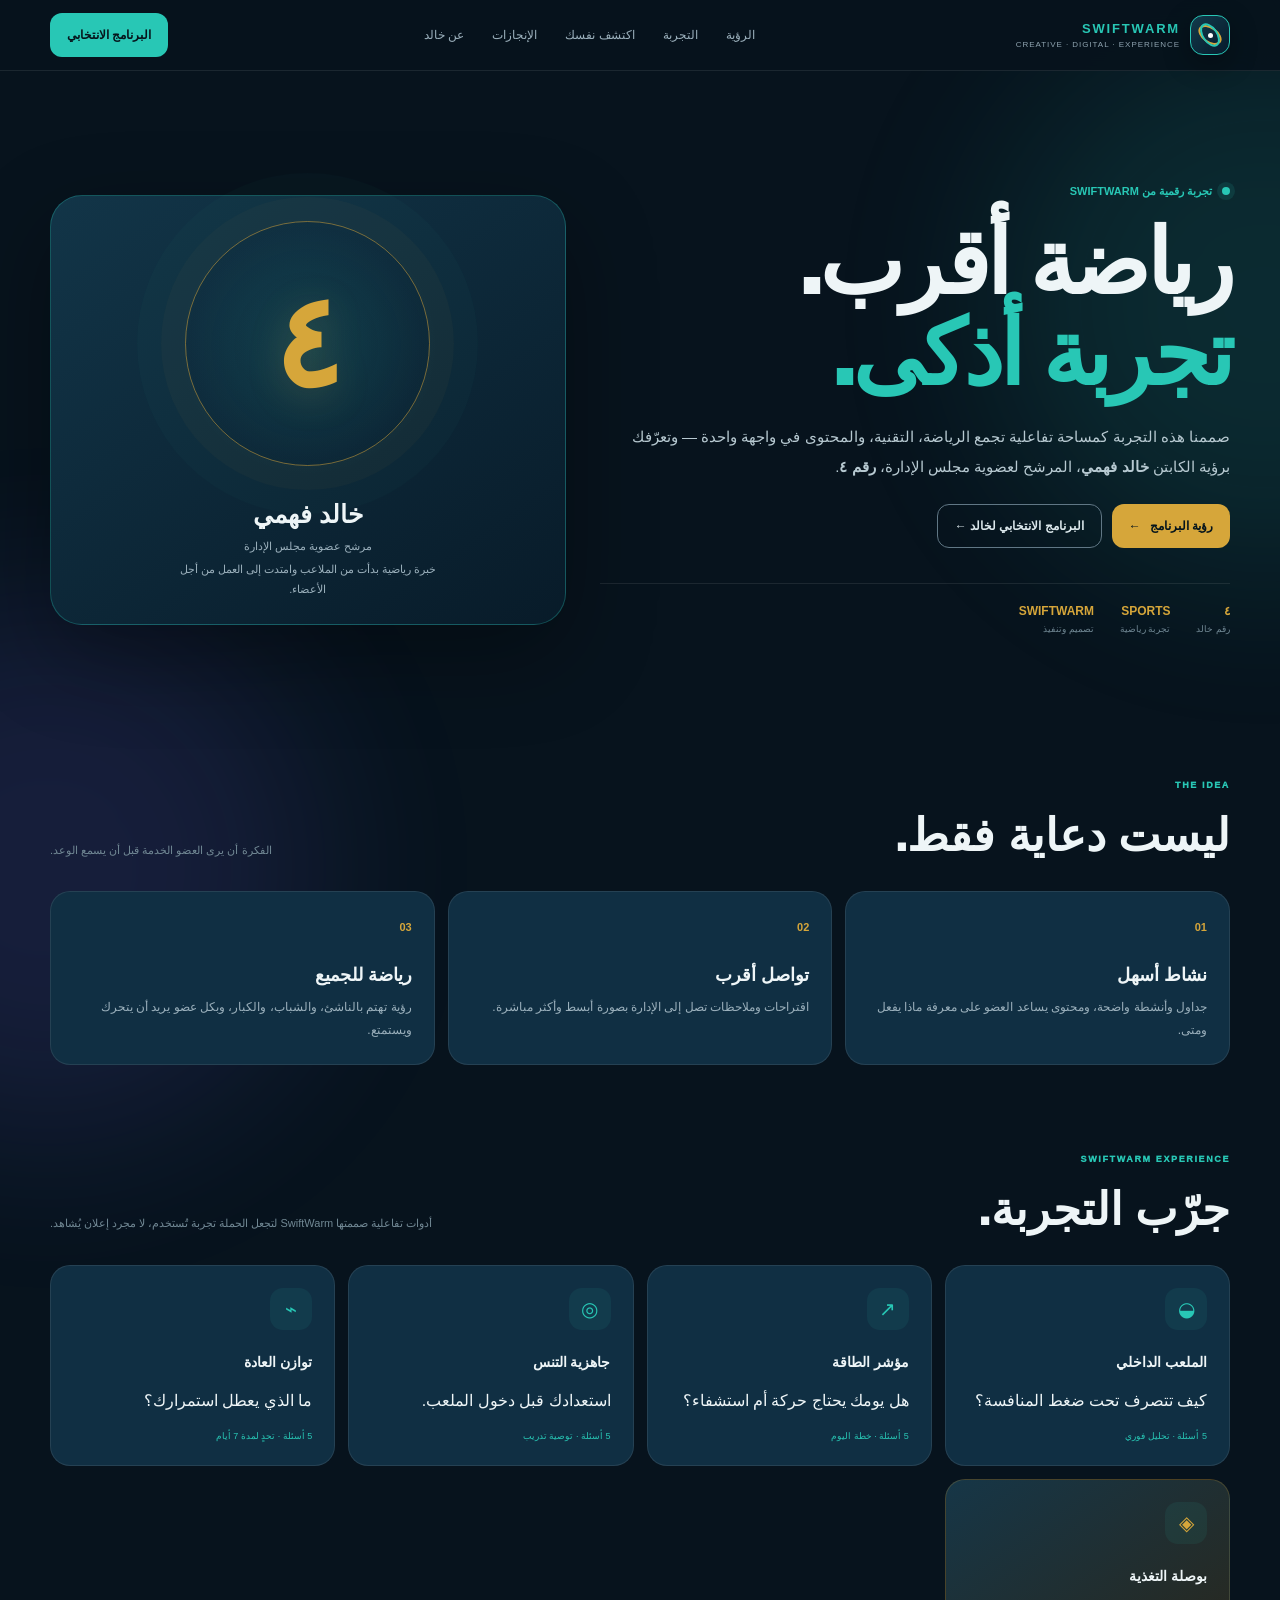
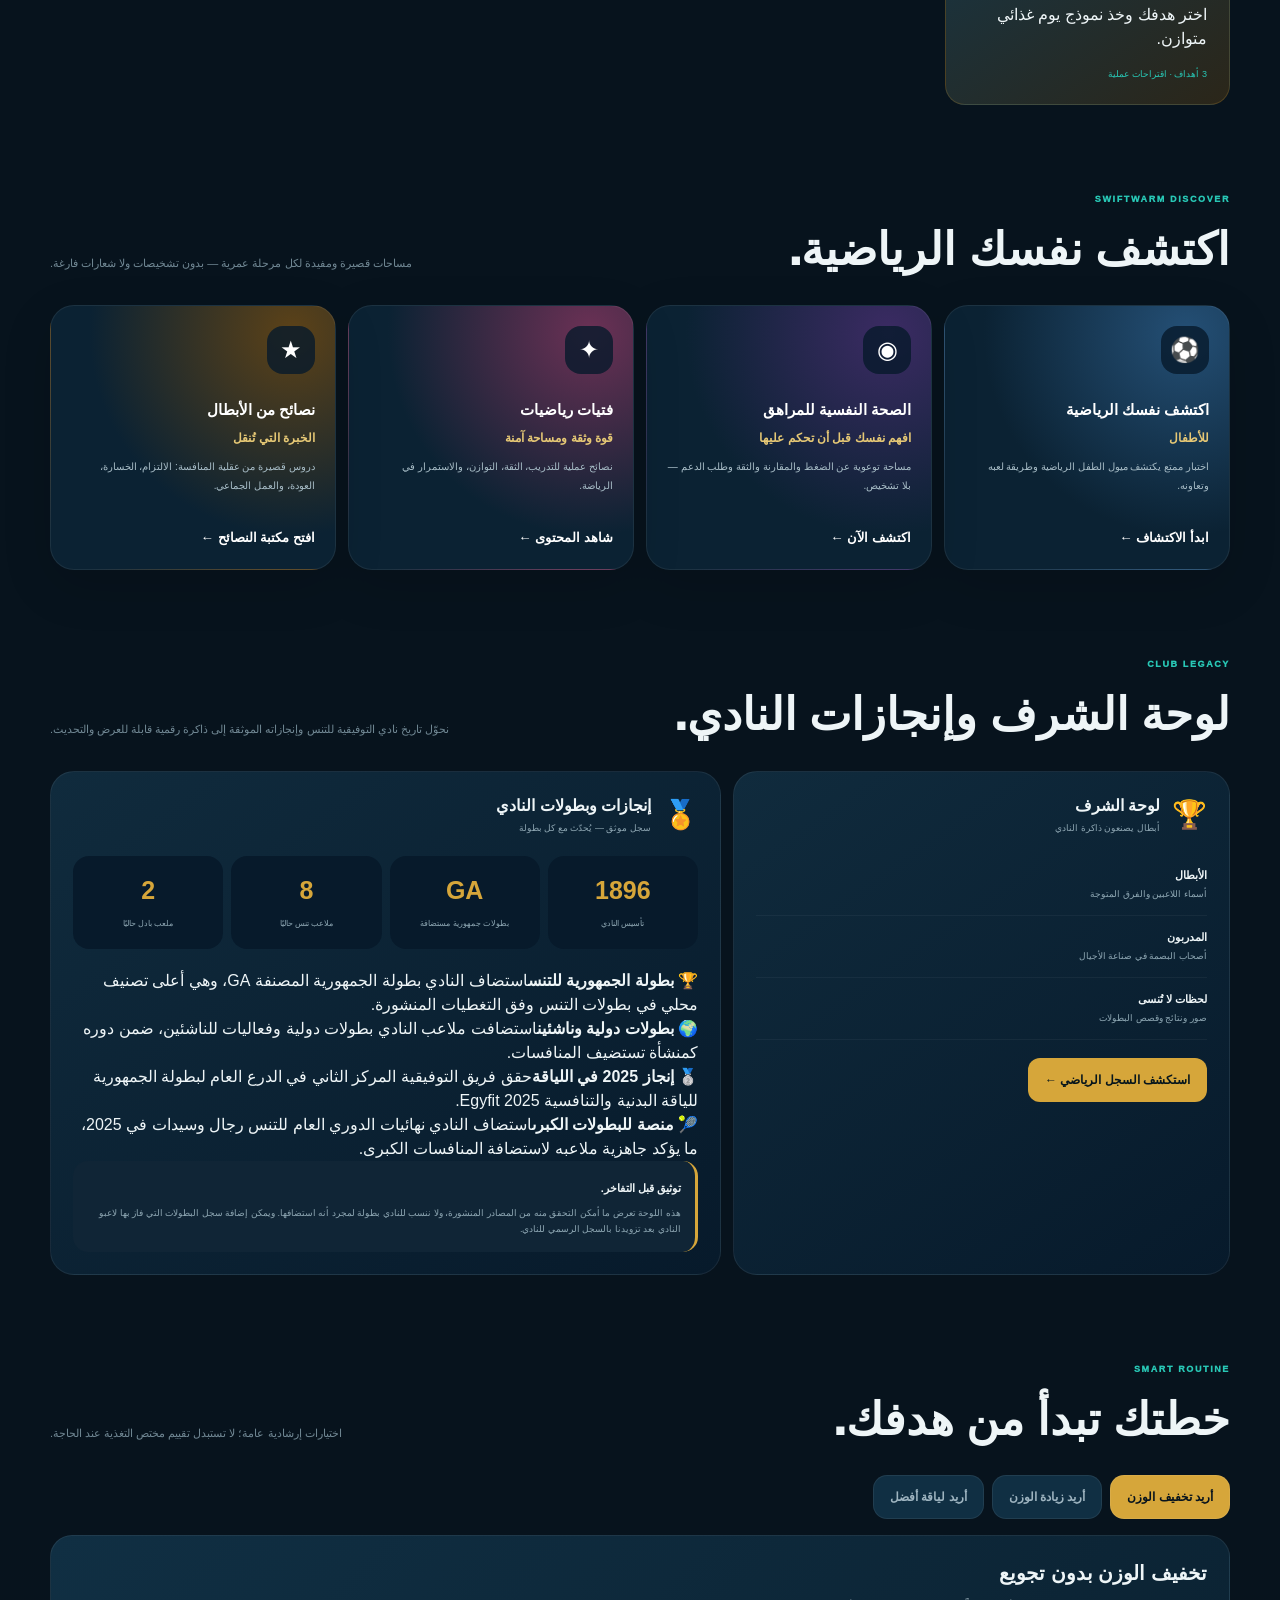
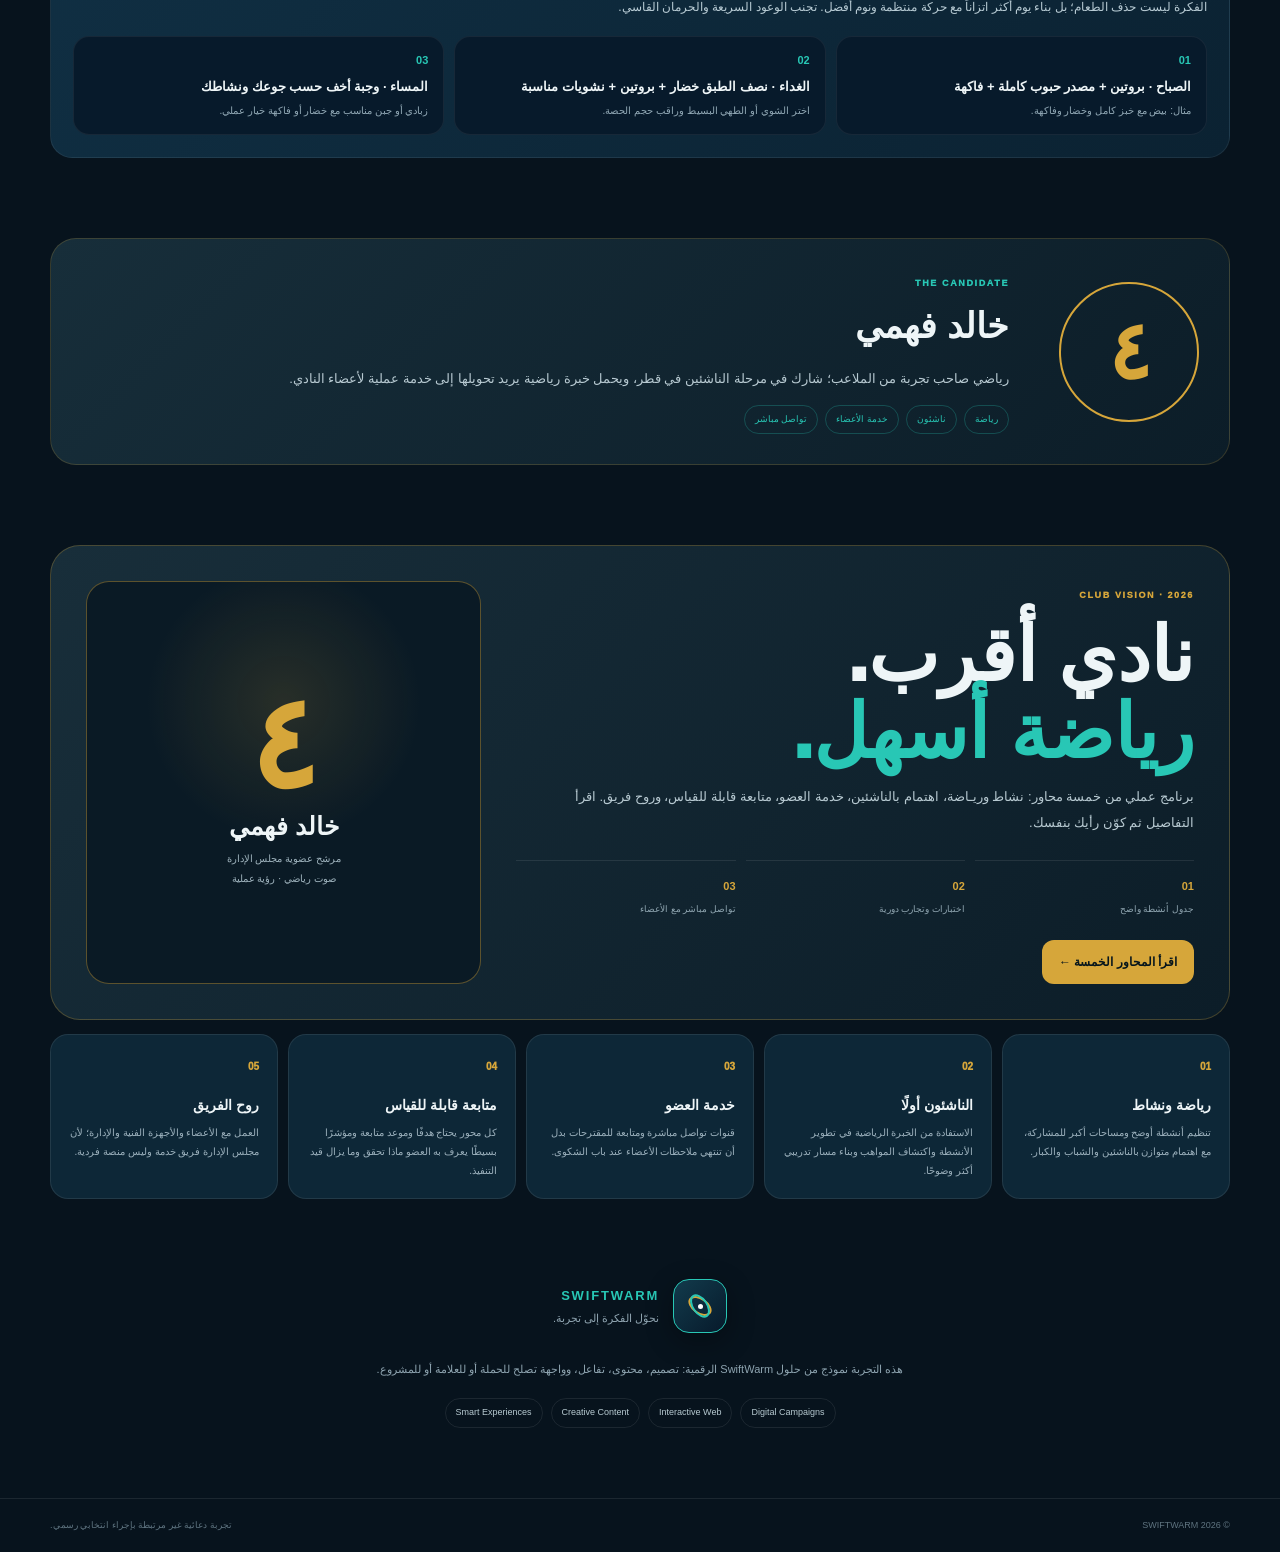
==== index.html @ ad063b68 "Add verified Tawfikeya Tennis Club history and achievements" ====
<!doctype html>
<html lang="ar" dir="rtl">
<head>
  <meta charset="UTF-8">
  <meta name="viewport" content="width=device-width, initial-scale=1, viewport-fit=cover">
  <meta name="theme-color" content="#07131d">
  <meta name="description" content="SwiftWarm Sports — تجربة رقمية لدعم الكابتن خالد فهمي، رقم ٤، مع رؤية رياضية لخدمة أعضاء النادي.">
  <meta name="apple-mobile-web-app-capable" content="yes">
  <title>SwiftWarm × خالد فهمي | رقم ٤</title>
  <link rel="stylesheet" href="./styles.css">
</head>
<body>
  <div class="bg-glow glow-a"></div><div class="bg-glow glow-b"></div>

  <header class="site-header">
    <a class="brand" href="#home" aria-label="SwiftWarm">
      <span class="brand-mark"><i></i></span>
      <span><b>SWIFTWARM</b><small>CREATIVE · DIGITAL · EXPERIENCE</small></span>
    </a>
    <nav>
      <a href="#vision">الرؤية</a>
      <a href="#tools">التجربة</a><a href="#discover">اكتشف نفسك</a><a href="#honor">الإنجازات</a>
      <a href="#about">عن خالد</a>
    </nav>
    <button class="btn btn-mint header-cta" data-scroll="#election">البرنامج الانتخابي</button>
  </header>

  <main id="home">
    <section class="hero container">
      <div class="hero-copy">
        <div class="kicker"><span></span> تجربة رقمية من SWIFTWARM</div>
        <h1>رياضة أقرب.<br><em>تجربة أذكى.</em></h1>
        <p class="lead">صممنا هذه التجربة كمساحة تفاعلية تجمع الرياضة، التقنية، والمحتوى في واجهة واحدة — وتعرّفك برؤية الكابتن <strong>خالد فهمي</strong>، المرشح لعضوية مجلس الإدارة، <strong>رقم ٤</strong>.</p>
        <div class="actions">
          <button class="btn btn-gold" data-scroll="#election">رؤية البرنامج <span>←</span></button>
          <button class="btn btn-ghost" data-scroll="#election">البرنامج الانتخابي لخالد ←</button>
        </div>
        <div class="proof-row">
          <div><b>٤</b><span>رقم خالد</span></div>
          <div><b>SPORTS</b><span>تجربة رياضية</span></div>
          <div><b>SWIFTWARM</b><span>تصميم وتنفيذ</span></div>
        </div>
      </div>
      <div class="hero-card">
        <div class="number-orbit"><span>٤</span></div>
        <div class="hero-card-text"><b>خالد فهمي</b><span>مرشح عضوية مجلس الإدارة</span><small>خبرة رياضية بدأت من الملاعب وامتدت إلى العمل من أجل الأعضاء.</small></div>
      </div>
    </section>

    <section id="vision" class="section container">
      <div class="section-head"><div><small class="eyebrow">THE IDEA</small><h2>ليست دعاية فقط.</h2></div><p>الفكرة أن يرى العضو الخدمة قبل أن يسمع الوعد.</p></div>
      <div class="vision-grid">
        <article><span>01</span><h3>نشاط أسهل</h3><p>جداول وأنشطة واضحة، ومحتوى يساعد العضو على معرفة ماذا يفعل ومتى.</p></article>
        <article><span>02</span><h3>تواصل أقرب</h3><p>اقتراحات وملاحظات تصل إلى الإدارة بصورة أبسط وأكثر مباشرة.</p></article>
        <article><span>03</span><h3>رياضة للجميع</h3><p>رؤية تهتم بالناشئ، والشباب، والكبار، وبكل عضو يريد أن يتحرك ويستمتع.</p></article>
      </div>
    </section>

    <section id="tools" class="section container">
      <div class="section-head"><div><small class="eyebrow">SWIFTWARM EXPERIENCE</small><h2>جرّب التجربة.</h2></div><p>أدوات تفاعلية صممتها SwiftWarm لتجعل الحملة تجربة تُستخدم، لا مجرد إعلان يُشاهد.</p></div>
      <div class="tools-grid">
        <button class="tool-card" data-test="mental"><span class="tool-icon">◒</span><b>الملعب الداخلي</b><p>كيف تتصرف تحت ضغط المنافسة؟</p><small>5 أسئلة · تحليل فوري</small></button>
        <button class="tool-card" data-test="energy"><span class="tool-icon">↗</span><b>مؤشر الطاقة</b><p>هل يومك يحتاج حركة أم استشفاء؟</p><small>5 أسئلة · خطة اليوم</small></button>
        <button class="tool-card" data-test="tennis"><span class="tool-icon">◎</span><b>جاهزية التنس</b><p>استعدادك قبل دخول الملعب.</p><small>5 أسئلة · توصية تدريب</small></button>
        <button class="tool-card" data-test="balance"><span class="tool-icon">⌁</span><b>توازن العادة</b><p>ما الذي يعطل استمرارك؟</p><small>5 أسئلة · تحدٍ لمدة 7 أيام</small></button>
        <button class="tool-card feature-card" data-test="nutrition"><span class="tool-icon">◈</span><b>بوصلة التغذية</b><p>اختر هدفك وخذ نموذج يوم غذائي متوازن.</p><small>3 أهداف · اقتراحات عملية</small></button>
      </div>
    </section>

    
    <section id="discover" class="section container">
      <div class="section-head"><div><small class="eyebrow">SWIFTWARM DISCOVER</small><h2>اكتشف نفسك الرياضية.</h2></div><p>مساحات قصيرة ومفيدة لكل مرحلة عمرية — بدون تشخيصات ولا شعارات فارغة.</p></div>
      <div class="discover-grid">
        <button class="discover-card kids" data-content="kids"><span class="discover-icon">⚽</span><b>اكتشف نفسك الرياضية</b><strong>للأطفال</strong><p>اختبار ممتع يكتشف ميول الطفل الرياضية وطريقة لعبه وتعاونه.</p><small>ابدأ الاكتشاف ←</small></button>
        <button class="discover-card teens" data-content="teens"><span class="discover-icon">◉</span><b>الصحة النفسية للمراهق</b><strong>افهم نفسك قبل أن تحكم عليها</strong><p>مساحة توعوية عن الضغط والمقارنة والثقة وطلب الدعم — بلا تشخيص.</p><small>اكتشف الآن ←</small></button>
        <button class="discover-card girls" data-content="girls"><span class="discover-icon">✦</span><b>فتيات رياضيات</b><strong>قوة وثقة ومساحة آمنة</strong><p>نصائح عملية للتدريب، الثقة، التوازن، والاستمرار في الرياضة.</p><small>شاهد المحتوى ←</small></button>
        <button class="discover-card champions" data-content="champions"><span class="discover-icon">★</span><b>نصائح من الأبطال</b><strong>الخبرة التي تُنقل</strong><p>دروس قصيرة من عقلية المنافسة: الالتزام، الخسارة، العودة، والعمل الجماعي.</p><small>افتح مكتبة النصائح ←</small></button>
      </div>
      <div id="discoverPanel" class="discover-panel" aria-live="polite"></div>
    </section>

    <section id="honor" class="section container">
      <div class="section-head"><div><small class="eyebrow">CLUB LEGACY</small><h2>لوحة الشرف وإنجازات النادي.</h2></div><p>نحوّل تاريخ نادي التوفيقية للتنس وإنجازاته الموثقة إلى ذاكرة رقمية قابلة للعرض والتحديث.</p></div>
      <div class="legacy-grid">
        <div class="honor-card">
          <div class="honor-head"><span>🏆</span><div><b>لوحة الشرف</b><small>أبطال يصنعون ذاكرة النادي</small></div></div>
          <div class="honor-list">
            <article><strong>الأبطال</strong><span>أسماء اللاعبين والفرق المتوجة</span></article>
            <article><strong>المدربون</strong><span>أصحاب البصمة في صناعة الأجيال</span></article>
            <article><strong>لحظات لا تُنسى</strong><span>صور ونتائج وقصص البطولات</span></article>
          </div>
          <button class="btn btn-gold" data-scroll="#achievements">استكشف السجل الرياضي ←</button>
        </div>
        <div id="achievements" class="achievements-card">
          <div class="achievement-title"><span>🏅</span><div><b>إنجازات وبطولات النادي</b><small>سجل موثق — يُحدّث مع كل بطولة</small></div></div>
          <div class="achievement-stats">
  <div><strong>1896</strong><span>تأسيس النادي</span></div>
  <div><strong>GA</strong><span>بطولات جمهورية مستضافة</span></div>
  <div><strong>8</strong><span>ملاعب تنس حاليًا</span></div>
  <div><strong>2</strong><span>ملعب بادل حاليًا</span></div>
</div>
<div class="verified-achievements">
  <article><b>🏆 بطولة الجمهورية للتنس</b><span>استضاف النادي بطولة الجمهورية المصنفة GA، وهي أعلى تصنيف محلي في بطولات التنس وفق التغطيات المنشورة.</span></article>
  <article><b>🌍 بطولات دولية وناشئين</b><span>استضافت ملاعب النادي بطولات دولية وفعاليات للناشئين، ضمن دوره كمنشأة تستضيف المنافسات.</span></article>
  <article><b>🥈 إنجاز 2025 في اللياقة</b><span>حقق فريق التوفيقية المركز الثاني في الدرع العام لبطولة الجمهورية للياقة البدنية والتنافسية Egyfit 2025.</span></article>
  <article><b>🎾 منصة للبطولات الكبرى</b><span>استضاف النادي نهائيات الدوري العام للتنس رجال وسيدات في 2025، ما يؤكد جاهزية ملاعبه لاستضافة المنافسات الكبرى.</span></article>
</div>
<div class="verification-note"><b>توثيق قبل التفاخر.</b><p>هذه اللوحة تعرض ما أمكن التحقق منه من المصادر المنشورة، ولا ننسب للنادي بطولة لمجرد أنه استضافها. ويمكن إضافة سجل البطولات التي فاز بها لاعبو النادي بعد تزويدنا بالسجل الرسمي للنادي.</p></div>
        </div>
      </div>
    </section>

    <section id="plans" class="section container">
      <div class="section-head"><div><small class="eyebrow">SMART ROUTINE</small><h2>خطتك تبدأ من هدفك.</h2></div><p>اختيارات إرشادية عامة؛ لا تستبدل تقييم مختص التغذية عند الحاجة.</p></div>
      <div class="plan-tabs">
        <button class="plan-tab active" data-plan="loss">أريد تخفيف الوزن</button>
        <button class="plan-tab" data-plan="gain">أريد زيادة الوزن</button>
        <button class="plan-tab" data-plan="fitness">أريد لياقة أفضل</button>
      </div>
      <div id="planContent" class="plan-content"></div>
    </section>

    <section id="about" class="section container">
      <div class="profile-card">
        <div class="profile-number">٤</div>
        <div>
          <small class="eyebrow">THE CANDIDATE</small>
          <h2>خالد فهمي</h2>
          <p>رياضي صاحب تجربة من الملاعب؛ شارك في مرحلة الناشئين في قطر، ويحمل خبرة رياضية يريد تحويلها إلى خدمة عملية لأعضاء النادي.</p>
          <div class="chips"><span>رياضة</span><span>ناشئون</span><span>خدمة الأعضاء</span><span>تواصل مباشر</span></div>
        </div>
      </div>
    </section>

    <section id="election" class="section container">
      <div class="campaign">
        <div>
          <small class="eyebrow gold">CLUB VISION · 2026</small>
          <h2>نادي أقرب.<br><em>رياضة أسهل.</em></h2>
          <p>برنامج عملي من خمسة محاور: نشاط وريـاضة، اهتمام بالناشئين، خدمة العضو، متابعة قابلة للقياس، وروح فريق. اقرأ التفاصيل ثم كوّن رأيك بنفسك.</p>
          <div class="campaign-points"><div><b>01</b><span>جدول أنشطة واضح</span></div><div><b>02</b><span>اختبارات وتجارب دورية</span></div><div><b>03</b><span>تواصل مباشر مع الأعضاء</span></div></div>
          <div class="program-actions"><button id="supportProgram" class="btn btn-gold">اقرأ المحاور الخمسة ←</button><span id="supportMessage" class="support-msg"></span></div>
        </div>
        <div class="candidate-poster">
          <div class="poster-number">٤</div>
          <b>خالد فهمي</b>
          <span>مرشح عضوية مجلس الإدارة</span>
          <small>صوت رياضي · رؤية عملية</small>
        </div>
      </div>
      <div id="programDetails" class="program-details" aria-label="تفاصيل البرنامج الانتخابي">
        <div class="program-card"><span>01</span><h3>رياضة ونشاط</h3><p>تنظيم أنشطة أوضح ومساحات أكبر للمشاركة، مع اهتمام متوازن بالناشئين والشباب والكبار.</p></div>
        <div class="program-card"><span>02</span><h3>الناشئون أولًا</h3><p>الاستفادة من الخبرة الرياضية في تطوير الأنشطة واكتشاف المواهب وبناء مسار تدريبي أكثر وضوحًا.</p></div>
        <div class="program-card"><span>03</span><h3>خدمة العضو</h3><p>قنوات تواصل مباشرة ومتابعة للمقترحات بدل أن تنتهي ملاحظات الأعضاء عند باب الشكوى.</p></div>
        <div class="program-card"><span>04</span><h3>متابعة قابلة للقياس</h3><p>كل محور يحتاج هدفًا وموعد متابعة ومؤشرًا بسيطًا يعرف به العضو ماذا تحقق وما يزال قيد التنفيذ.</p></div>
        <div class="program-card"><span>05</span><h3>روح الفريق</h3><p>العمل مع الأعضاء والأجهزة الفنية والإدارة؛ لأن مجلس الإدارة فريق خدمة وليس منصة فردية.</p></div>
      </div>
    </section>

    <section class="section container swiftwarm-section">
      <div class="swiftwarm-lockup"><span class="brand-mark large"><i></i></span><div><b>SWIFTWARM</b><span>نحوّل الفكرة إلى تجربة.</span></div></div>
      <p>هذه التجربة نموذج من حلول SwiftWarm الرقمية: تصميم، محتوى، تفاعل، وواجهة تصلح للحملة أو للعلامة أو للمشروع.</p>
      <div class="service-row"><span>Digital Campaigns</span><span>Interactive Web</span><span>Creative Content</span><span>Smart Experiences</span></div>
    </section>
  </main>

  <footer><span>© 2026 SWIFTWARM</span><span>تجربة دعائية غير مرتبطة بإجراء انتخابي رسمي.</span></footer>

  <div id="testModal" class="modal hidden" aria-hidden="true"><div class="modal-panel" role="dialog" aria-modal="true">
    <button class="close-modal" data-close="testModal" aria-label="إغلاق">×</button>
    <small class="eyebrow">QUICK ASSESSMENT</small><h2 id="modalTitle"></h2>
    <div class="question-row"><p id="modalQuestion"></p><span id="modalProgress"></span></div>
    <div id="modalAnswers" class="answers"></div><div id="modalResult" class="result hidden"></div>
  </div></div>

  <script src="./app.js"></script>
</body>
</html>
---- styles.css ----
:root{--ink:#07131d;--navy:#0b2335;--panel:#102f43;--mint:#28c7b5;--gold:#d6a63a;--text:#eef5f7;--muted:#9bb0bc;--line:#ffffff16}
*{box-sizing:border-box}html{scroll-behavior:smooth}body{margin:0;background:var(--ink);color:var(--text);font-family:Tahoma,Arial,sans-serif;overflow-x:hidden;line-height:1.5}button,a{font:inherit}button{cursor:pointer;border:0}a{color:inherit;text-decoration:none}.bg-glow{position:fixed;z-index:-1;width:34rem;height:34rem;border-radius:50%;filter:blur(90px);opacity:.13;pointer-events:none}.glow-a{top:2rem;right:-16rem;background:var(--mint)}.glow-b{bottom:-15rem;left:-14rem;background:#7b6cff}
.container{width:min(1180px,calc(100% - 32px));margin:auto}.site-header{position:sticky;top:0;z-index:40;display:flex;align-items:center;justify-content:space-between;gap:20px;padding:13px max(16px,calc((100% - 1180px)/2));background:#07131dec;border-bottom:1px solid var(--line);backdrop-filter:blur(16px);-webkit-backdrop-filter:blur(16px)}.brand{display:flex;align-items:center;gap:10px;min-width:220px}.brand b,.swiftwarm-lockup b{display:block;letter-spacing:.14em;color:var(--mint);font-size:13px}.brand small{display:block;color:#8fa4b0;font-size:8px;letter-spacing:.12em}.brand-mark{position:relative;display:grid;place-items:center;width:40px;height:40px;border:1px solid var(--mint);border-radius:13px;background:linear-gradient(135deg,#123b4c,#071a2b);box-shadow:0 8px 28px #0005}.brand-mark:before,.brand-mark:after,.brand-mark i{content:"";position:absolute;border-radius:50%;border:2px solid var(--gold)}.brand-mark:before{width:22px;height:12px;transform:rotate(35deg)}.brand-mark:after{width:12px;height:22px;transform:rotate(-35deg);border-color:var(--mint)}.brand-mark i{width:5px;height:5px;background:#fff;border:0}.brand-mark.large{width:54px;height:54px;border-radius:16px}.site-header nav{display:flex;gap:28px;color:#9bb0bc;font-size:12px}.site-header nav a:hover{color:var(--mint)}.btn{display:inline-flex;align-items:center;justify-content:center;gap:9px;min-height:44px;padding:0 17px;border-radius:12px;font-weight:900;font-size:12px;transition:.18s ease}.btn:hover{filter:brightness(1.08);transform:translateY(-1px)}.btn:active{transform:scale(.98)}.btn-mint{background:var(--mint);color:#06151c}.btn-gold{background:var(--gold);color:#06151c}.btn-ghost{background:transparent;border:1px solid #607785;color:#dce8ec}.hero{display:grid;grid-template-columns:1.1fr .9fr;gap:34px;align-items:center;padding-top:58px;min-height:620px}.kicker{display:flex;align-items:center;gap:10px;color:var(--mint);font-size:11px;font-weight:900}.kicker span{width:8px;height:8px;border-radius:50%;background:var(--mint);box-shadow:0 0 0 5px #28c7b51f}.hero h1{font-size:clamp(3rem,7vw,5.9rem);line-height:1.02;margin:18px 0 0;font-weight:950;letter-spacing:-.04em}.hero h1 em,.campaign h2 em{font-style:normal;color:var(--mint)}.lead{max-width:650px;color:#b7c9d1;font-size:15px;line-height:2;margin:22px 0}.actions{display:flex;flex-wrap:wrap;gap:10px}.proof-row{display:flex;gap:26px;margin-top:35px;padding-top:18px;border-top:1px solid var(--line)}.proof-row div{display:flex;flex-direction:column;gap:3px}.proof-row b{font-size:12px;color:var(--gold)}.proof-row span{font-size:9px;color:#718894}.hero-card{min-height:430px;border:1px solid #28c7b54d;border-radius:32px;background:radial-gradient(circle at 50% 35%,#28c7b522,transparent 34%),linear-gradient(145deg,#123548,#081b29);display:flex;align-items:center;justify-content:center;flex-direction:column;box-shadow:0 30px 90px #0005}.number-orbit{width:245px;height:245px;border-radius:50%;display:grid;place-items:center;border:1px solid #d6a63a88;box-shadow:0 0 0 24px #d6a63a08,0 0 0 48px #28c7b506}.number-orbit span{font-size:8rem;font-weight:950;color:var(--gold);text-shadow:0 8px 40px #d6a63a33}.hero-card-text{text-align:center;margin-top:30px}.hero-card-text b{display:block;font-size:25px}.hero-card-text span,.hero-card-text small{display:block;color:var(--muted);font-size:11px;margin-top:5px}.hero-card-text small{max-width:260px;line-height:1.8}.section{padding-top:80px}.section-head{display:flex;justify-content:space-between;align-items:end;gap:20px;margin-bottom:22px}.eyebrow{font-size:9px;font-weight:950;letter-spacing:.18em;color:var(--mint)}.eyebrow.gold{color:var(--gold)}.section h2{font-size:clamp(1.8rem,4vw,2.8rem);margin:7px 0 0;font-weight:950}.section-head>p{color:#718894;font-size:11px}.vision-grid,.tools-grid{display:grid;grid-template-columns:repeat(3,1fr);gap:13px}.vision-grid article,.tool-card{background:var(--panel);border:1px solid var(--line);border-radius:20px;padding:22px}.vision-grid article span{color:var(--gold);font-size:11px;font-weight:900}.vision-grid h3{margin:24px 0 7px;font-size:18px}.vision-grid p{margin:0;color:var(--muted);font-size:12px;line-height:1.9}.tools-grid{grid-template-columns:repeat(4,1fr)}.tool-card{min-height:165px;text-align:right;color:var(--text);transition:.18s ease}.tool-card:hover{transform:translateY(-3px);border-color:#28c7b566}.tool-icon{display:grid;place-items:center;width:42px;height:42px;border-radius:13px;background:#28c7b514;color:var(--mint);font-size:20px}.tool-card b,.tool-card small{display:block}.tool-card b{margin-top:22px;font-size:14px}.tool-card small{margin-top:8px;color:#28c7b5;font-size:9px}.profile-card{display:grid;grid-template-columns:160px 1fr;gap:30px;align-items:center;border:1px solid #d6a63a33;border-radius:26px;padding:30px;background:linear-gradient(135deg,#172e3a,#0c1d28)}.profile-number{display:grid;place-items:center;width:140px;height:140px;border-radius:50%;border:2px solid var(--gold);color:var(--gold);font-size:5rem;font-weight:950}.profile-card h2{font-size:35px;margin:7px 0}.profile-card p{max-width:720px;color:#b7c9d1;line-height:2;font-size:13px}.chips{display:flex;flex-wrap:wrap;gap:7px}.chips span,.service-row span,.quick-asks button{border:1px solid #28c7b544;border-radius:999px;padding:7px 10px;color:var(--mint);font-size:9px}.campaign{display:grid;grid-template-columns:1.2fr .7fr;gap:35px;padding:35px;border-radius:30px;border:1px solid #d6a63a44;background:linear-gradient(135deg,#182e3a,#0c1d28)}.campaign h2{font-size:clamp(2.5rem,6vw,4.7rem);line-height:1.02;margin:12px 0}.campaign p{max-width:650px;color:#b7c9d1;font-size:13px;line-height:2}.campaign-points{display:grid;grid-template-columns:repeat(3,1fr);gap:10px;margin:24px 0}.campaign-points div{border-top:1px solid var(--line);padding-top:12px}.campaign-points b{color:var(--gold);font-size:11px}.campaign-points span{display:block;margin-top:6px;color:#91a7b2;font-size:9px}.candidate-poster{min-height:310px;border:1px solid #d6a63a66;border-radius:23px;display:flex;align-items:center;justify-content:center;flex-direction:column;text-align:center;background:radial-gradient(circle at 50% 30%,#d6a63a25,transparent 40%),#0a1a25}.poster-number{font-size:8rem;line-height:1;font-weight:950;color:var(--gold)}.candidate-poster b{font-size:25px}.candidate-poster span,.candidate-poster small{color:#9eb2bc;font-size:10px;margin-top:5px}.support-msg{color:var(--mint);font-size:10px;margin-right:10px}.swiftwarm-section{text-align:center;padding-bottom:70px}.swiftwarm-lockup{display:inline-flex;align-items:center;gap:14px;text-align:right}.swiftwarm-lockup span:not(.brand-mark){display:block;color:#8fa4b0;font-size:11px;margin-top:4px}.swiftwarm-section>p{max-width:620px;margin:18px auto;color:#8ea4b0;font-size:11px;line-height:2}.service-row{display:flex;justify-content:center;flex-wrap:wrap;gap:8px}.service-row span{color:#b8cbd2;border-color:var(--line)}footer{display:flex;justify-content:space-between;gap:15px;padding:20px max(16px,calc((100% - 1180px)/2));border-top:1px solid var(--line);color:#5f7480;font-size:9px}.modal{position:fixed;inset:0;z-index:100;display:flex;align-items:center;justify-content:center;padding:16px;background:#020a10cc;backdrop-filter:blur(12px);-webkit-backdrop-filter:blur(12px)}.modal.hidden{display:none}.modal-panel{position:relative;width:min(520px,100%);max-height:min(760px,calc(100dvh - 32px));overflow:auto;border:1px solid #ffffff20;border-radius:24px;background:#0e2a3c;padding:25px;box-shadow:0 25px 100px #0009;-webkit-overflow-scrolling:touch}.close-modal{position:absolute;left:15px;top:10px;background:transparent;color:#a9bdc7;font-size:28px}.modal-panel h2{margin:7px 0 0;font-size:24px}.question-row{display:flex;justify-content:space-between;gap:15px;align-items:start;margin-top:18px}.question-row p{margin:0;font-size:16px;font-weight:800;line-height:1.8}.question-row span{white-space:nowrap;color:#8da4b0;font-size:10px}.answers{display:grid;gap:9px;margin-top:20px}.answer-choice{padding:14px;border:1px solid #ffffff18;border-radius:12px;background:#15384b;color:#eef5f7;text-align:right}.answer-choice:hover{background:#1b5263}.result{margin-top:16px;border-radius:15px;background:#28c7b514;padding:15px;color:#dbecee;font-size:12px;line-height:1.9}.hidden{display:none!important}.modal-note{color:#8ea5b0;font-size:10px}.ai-answer{min-height:90px;padding:16px;border-radius:16px;background:#102f43;color:#dcebed;font-size:12px;line-height:2}.ai-input-row{display:flex;gap:8px;margin-top:10px}.ai-input-row input{width:100%;min-width:0;border:1px solid #ffffff16;border-radius:12px;background:#071a2b;color:#fff;padding:13px;outline:0;font-size:12px}.ai-input-row input:focus{border-color:var(--mint)}.quick-asks{display:flex;flex-wrap:wrap;gap:6px;margin-top:10px}.quick-asks button{background:transparent}.quick-asks button:hover{background:#28c7b514}
@media(max-width:800px){.site-header{padding:11px 14px}.site-header nav{display:none}.brand{min-width:auto}.brand small{display:none}.header-cta{min-height:38px;padding:0 12px;font-size:10px}.hero{grid-template-columns:1fr;min-height:auto;padding-top:35px}.hero-card{min-height:310px}.number-orbit{width:175px;height:175px}.number-orbit span{font-size:6rem}.section{padding-top:58px}.vision-grid,.tools-grid{grid-template-columns:1fr 1fr}.campaign{grid-template-columns:1fr;padding:24px}.campaign-points{grid-template-columns:1fr}.candidate-poster{min-height:240px}.profile-card{grid-template-columns:1fr;text-align:center}.profile-number{margin:auto}.chips{justify-content:center}.section-head{align-items:start;flex-direction:column;gap:5px}}
@media(max-width:520px){.container{width:min(100% - 22px,1180px)}.hero h1{font-size:3.15rem}.lead{font-size:13px}.actions .btn{width:100%}.proof-row{gap:14px}.proof-row b{font-size:10px}.vision-grid,.tools-grid{grid-template-columns:1fr}.tool-card{min-height:130px}.section h2{font-size:1.9rem}.campaign h2{font-size:3rem}.campaign{border-radius:22px}.modal{padding:8px;align-items:flex-start;padding-top:max(8px,env(safe-area-inset-top))}.modal-panel{max-height:calc(100dvh - 16px);border-radius:19px;padding:21px 16px 18px}.ai-input-row{position:relative}.ai-input-row .btn{flex:0 0 72px;padding:0}.hero-card-text small{font-size:10px}footer{flex-direction:column;text-align:center}.swiftwarm-section{padding-bottom:45px}}
@media(prefers-reduced-motion:reduce){*{scroll-behavior:auto!important;transition:none!important}}

.program-details{display:grid;grid-template-columns:repeat(5,1fr);gap:10px;margin-top:14px}.program-card{border:1px solid var(--line);border-radius:18px;padding:18px;background:#0d2737}.program-card span{color:var(--gold);font-weight:950;font-size:10px}.program-card h3{margin:18px 0 7px;font-size:14px}.program-card p{margin:0;color:var(--muted);font-size:10px;line-height:1.9}.program-actions{display:flex;align-items:center;gap:10px}.program-details{scroll-margin-top:90px}.tool-card small{line-height:1.6}@media(max-width:950px){.program-details{grid-template-columns:repeat(2,1fr)}}@media(max-width:520px){.program-details{grid-template-columns:1fr}.program-card{padding:16px}.program-actions{flex-direction:column;align-items:stretch}.program-actions .btn{width:100%}.support-msg{text-align:center;margin:0}}
.plan-tabs{display:flex;gap:8px;overflow:auto;padding-bottom:4px}.plan-tab{white-space:nowrap;border:1px solid #ffffff12;border-radius:14px;background:#102f43;padding:12px 16px;color:#9eb4c0;font:inherit;font-size:12px;font-weight:800;cursor:pointer}.plan-tab.active{background:#d6a63a;color:#07131d}.plan-content{margin-top:12px;border:1px solid #ffffff12;border-radius:22px;background:linear-gradient(135deg,#102f43,#0b2232);padding:22px}.plan-content h3{font-size:20px;margin:0}.plan-content>p{margin:8px 0 0;color:#b8cbd4;font-size:12px;line-height:1.9}.plan-grid{display:grid;grid-template-columns:repeat(3,1fr);gap:10px;margin-top:18px}.plan-item{border:1px solid #ffffff10;border-radius:16px;padding:15px;background:#071a2b}.plan-item b{display:block;font-size:11px;color:#28c7b5}.plan-item strong{display:block;margin-top:8px;font-size:13px}.plan-item span{display:block;margin-top:6px;color:#91a8b5;font-size:10px;line-height:1.7}.feature-card{border-color:#d6a63a33!important;background:linear-gradient(145deg,#163647,#2b2619)!important}.feature-card .tool-icon{color:#d6a63a}@media(max-width:650px){.plan-grid{grid-template-columns:1fr}.plan-content{padding:17px}.plan-item{padding:14px}}

.discover-grid{display:grid;grid-template-columns:repeat(4,1fr);gap:12px}.discover-card{text-align:right;min-height:250px;padding:20px;border:1px solid #ffffff12;border-radius:24px;color:#fff;cursor:pointer;background:#0b2233;box-shadow:0 16px 50px #0002;transition:.25s}.discover-card:hover{transform:translateY(-4px);border-color:#d6a63a66}.discover-card.kids{background:radial-gradient(circle at 85% 10%,#244f75,#0b2233 60%)}.discover-card.teens{background:radial-gradient(circle at 85% 10%,#3b2b63,#0b2233 60%)}.discover-card.girls{background:radial-gradient(circle at 85% 10%,#6b3155,#0b2233 60%)}.discover-card.champions{background:radial-gradient(circle at 85% 10%,#5c4218,#0b2233 60%)}.discover-icon{display:grid;place-items:center;width:48px;height:48px;border-radius:16px;background:#071a2bcc;font-size:24px;margin-bottom:25px}.discover-card b{display:block;font-size:15px}.discover-card strong{display:block;margin-top:8px;color:#e6c875;font-size:12px}.discover-card p{color:#a8bdc7;font-size:10px;line-height:1.9;min-height:58px}.discover-card small{font-weight:900;color:#fff}.discover-panel{display:none;margin-top:12px;padding:22px;border:1px solid #d6a63a33;border-radius:22px;background:#0a2030}.discover-panel.show{display:block}.discover-panel h3{margin:0 0 8px;font-size:18px}.discover-panel p{color:#aec1ca;font-size:12px;line-height:2}.discover-points{display:grid;grid-template-columns:repeat(3,1fr);gap:10px;margin-top:14px}.discover-points div{padding:14px;border-radius:15px;background:#071a2b;border:1px solid #ffffff0c}.discover-points b{display:block;color:#2bc7b6;font-size:11px;margin-bottom:6px}.discover-points span{font-size:10px;color:#9eb2bc;line-height:1.8}.legacy-grid{display:grid;grid-template-columns:1fr 1.35fr;gap:12px}.honor-card,.achievements-card{border:1px solid #ffffff12;border-radius:24px;padding:22px;background:linear-gradient(145deg,#102b3d,#071a2b)}.honor-head,.achievement-title{display:flex;gap:12px;align-items:center}.honor-head>span,.achievement-title>span{font-size:28px}.honor-head b,.achievement-title b{display:block;font-size:16px}.honor-head small,.achievement-title small{display:block;color:#8ea6b2;font-size:9px;margin-top:4px}.honor-list{margin:18px 0}.honor-list article{padding:13px 0;border-bottom:1px solid #ffffff0b}.honor-list strong{display:block;font-size:11px}.honor-list span{display:block;color:#8fa8b4;font-size:9px;margin-top:5px}.achievement-stats{display:grid;grid-template-columns:repeat(4,1fr);gap:8px;margin:20px 0}.achievement-stats div{text-align:center;padding:16px 8px;border-radius:16px;background:#071a2b}.achievement-stats strong{display:block;color:#d6a63a;font-size:25px}.achievement-stats span{font-size:8px;color:#8fa8b4}.verification-note{padding:14px;border-radius:15px;background:#102536;border-right:3px solid #d6a63a}.verification-note b{font-size:11px}.verification-note p{font-size:9px;line-height:1.8;color:#8fa8b4;margin:6px 0 0}@media(max-width:900px){.discover-grid{grid-template-columns:repeat(2,1fr)}.legacy-grid{grid-template-columns:1fr}}@media(max-width:560px){.discover-grid{grid-template-columns:1fr}.discover-card{min-height:205px}.discover-points{grid-template-columns:1fr}.achievement-stats{grid-template-columns:repeat(2,1fr)}}
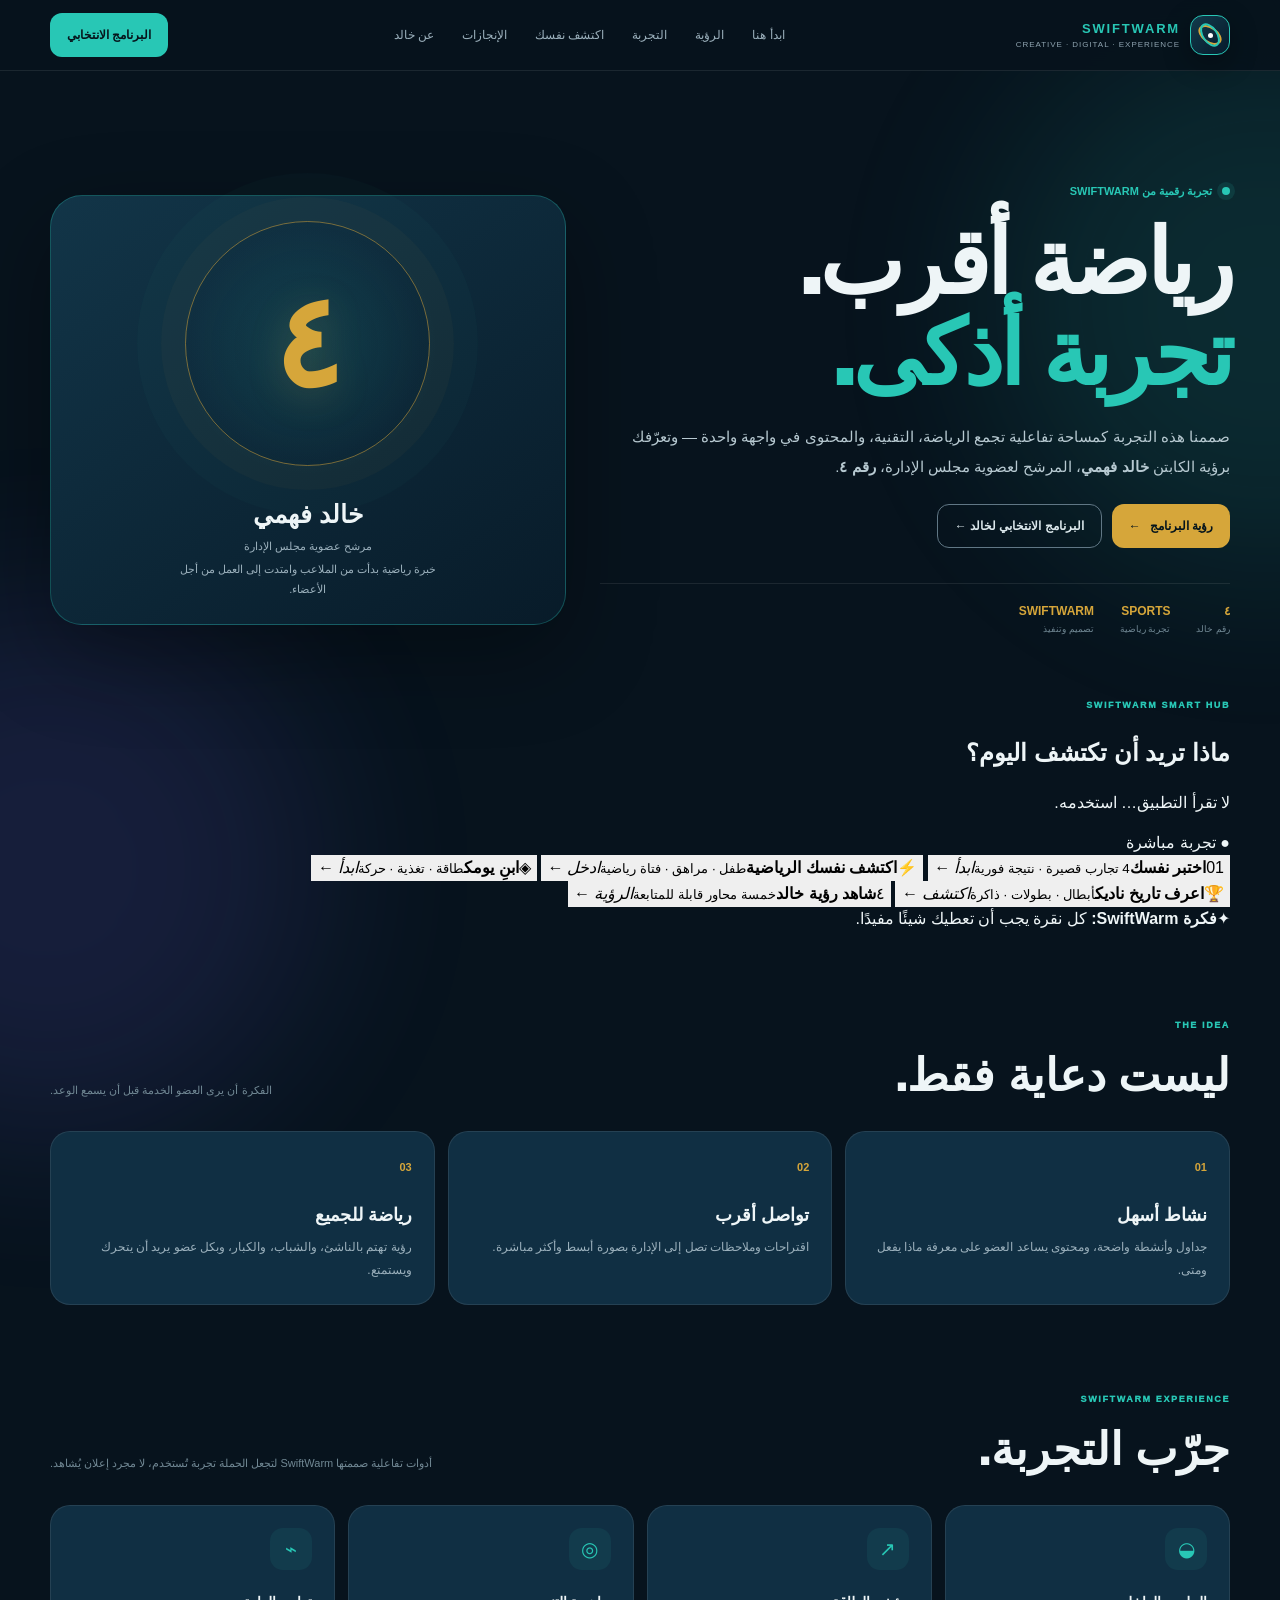
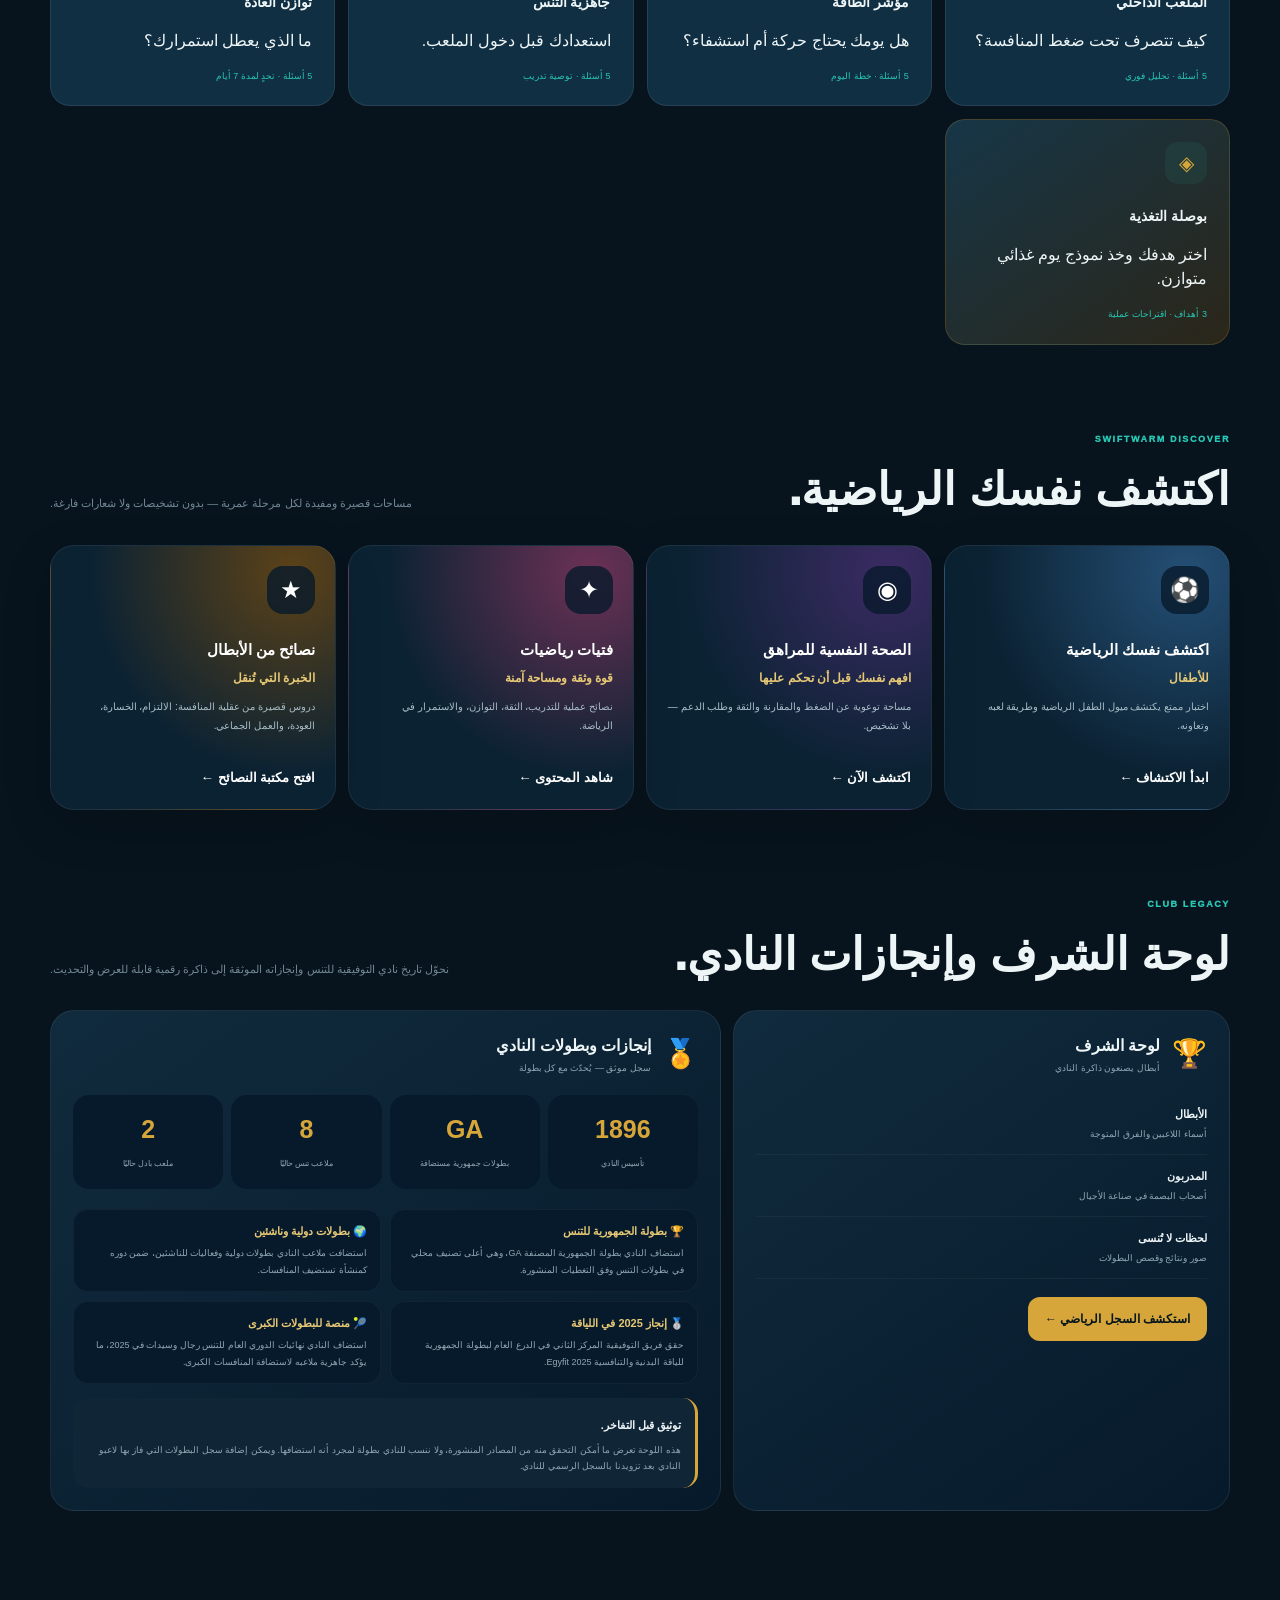
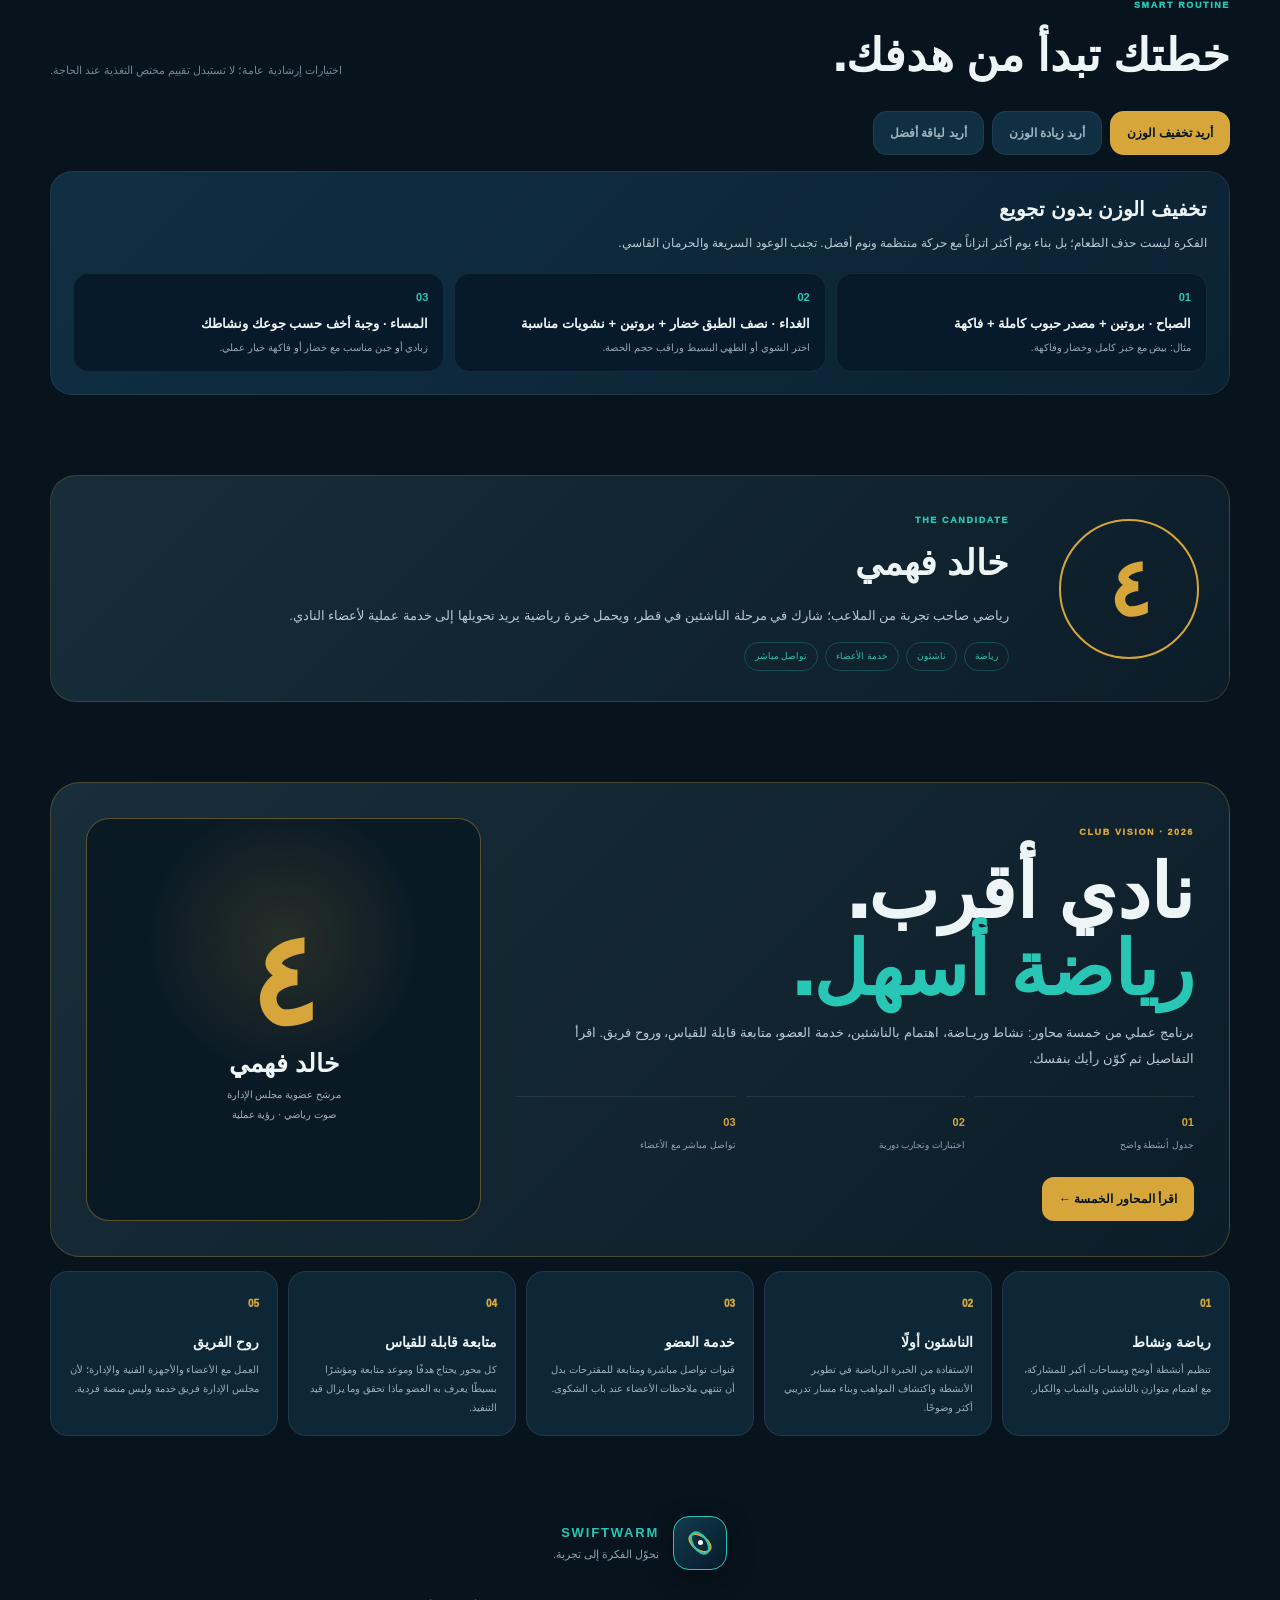
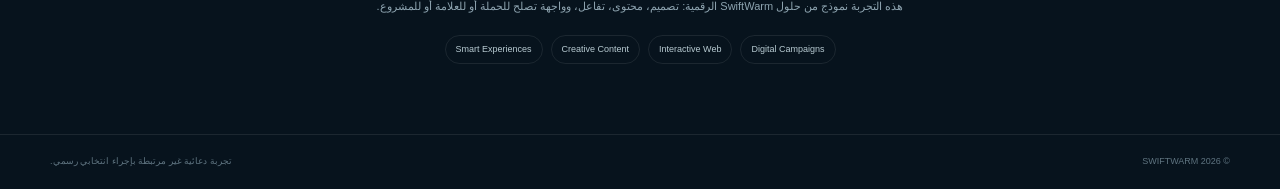
==== commit 99ac3538: "Transform landing page into interactive SwiftWarm Smart Hub" ====
--- a/index.html
+++ b/index.html
@@ -18,7 +18,7 @@
       <span><b>SWIFTWARM</b><small>CREATIVE · DIGITAL · EXPERIENCE</small></span>
     </a>
     <nav>
-      <a href="#vision">الرؤية</a>
+      <a href="#hub">ابدأ هنا</a><a href="#vision">الرؤية</a>
       <a href="#tools">التجربة</a><a href="#discover">اكتشف نفسك</a><a href="#honor">الإنجازات</a>
       <a href="#about">عن خالد</a>
     </nav>
@@ -47,6 +47,18 @@
       </div>
     </section>
 
+
+    <section id="hub" class="smart-hub container">
+      <div class="hub-top"><div><small class="eyebrow">SWIFTWARM SMART HUB</small><h2>ماذا تريد أن تكتشف اليوم؟</h2><p>لا تقرأ التطبيق… استخدمه.</p></div><span class="live-dot">● تجربة مباشرة</span></div>
+      <div class="hub-grid">
+        <button class="hub-card hub-main" data-hub="#tools"><span class="hub-num">01</span><b>اختبر نفسك</b><small>4 تجارب قصيرة · نتيجة فورية</small><i>ابدأ ←</i></button>
+        <button class="hub-card" data-hub="#discover"><span class="hub-icon">⚡</span><b>اكتشف نفسك الرياضية</b><small>طفل · مراهق · فتاة رياضية</small><i>ادخل ←</i></button>
+        <button class="hub-card" data-hub="#plans"><span class="hub-icon">◈</span><b>ابنِ يومك</b><small>طاقة · تغذية · حركة</small><i>ابدأ ←</i></button>
+        <button class="hub-card" data-hub="#honor"><span class="hub-icon">🏆</span><b>اعرف تاريخ ناديك</b><small>أبطال · بطولات · ذاكرة</small><i>اكتشف ←</i></button>
+        <button class="hub-card hub-vision" data-hub="#election"><span class="hub-num">٤</span><b>شاهد رؤية خالد</b><small>خمسة محاور قابلة للمتابعة</small><i>الرؤية ←</i></button>
+      </div>
+      <div class="hub-strip"><span>✦</span><b>فكرة SwiftWarm:</b> كل نقرة يجب أن تعطيك شيئًا مفيدًا.</div>
+    </section>
     <section id="vision" class="section container">
       <div class="section-head"><div><small class="eyebrow">THE IDEA</small><h2>ليست دعاية فقط.</h2></div><p>الفكرة أن يرى العضو الخدمة قبل أن يسمع الوعد.</p></div>
       <div class="vision-grid">
--- a/styles.css
+++ b/styles.css
@@ -9,3 +9,4 @@
 .plan-tabs{display:flex;gap:8px;overflow:auto;padding-bottom:4px}.plan-tab{white-space:nowrap;border:1px solid #ffffff12;border-radius:14px;background:#102f43;padding:12px 16px;color:#9eb4c0;font:inherit;font-size:12px;font-weight:800;cursor:pointer}.plan-tab.active{background:#d6a63a;color:#07131d}.plan-content{margin-top:12px;border:1px solid #ffffff12;border-radius:22px;background:linear-gradient(135deg,#102f43,#0b2232);padding:22px}.plan-content h3{font-size:20px;margin:0}.plan-content>p{margin:8px 0 0;color:#b8cbd4;font-size:12px;line-height:1.9}.plan-grid{display:grid;grid-template-columns:repeat(3,1fr);gap:10px;margin-top:18px}.plan-item{border:1px solid #ffffff10;border-radius:16px;padding:15px;background:#071a2b}.plan-item b{display:block;font-size:11px;color:#28c7b5}.plan-item strong{display:block;margin-top:8px;font-size:13px}.plan-item span{display:block;margin-top:6px;color:#91a8b5;font-size:10px;line-height:1.7}.feature-card{border-color:#d6a63a33!important;background:linear-gradient(145deg,#163647,#2b2619)!important}.feature-card .tool-icon{color:#d6a63a}@media(max-width:650px){.plan-grid{grid-template-columns:1fr}.plan-content{padding:17px}.plan-item{padding:14px}}
 
 .discover-grid{display:grid;grid-template-columns:repeat(4,1fr);gap:12px}.discover-card{text-align:right;min-height:250px;padding:20px;border:1px solid #ffffff12;border-radius:24px;color:#fff;cursor:pointer;background:#0b2233;box-shadow:0 16px 50px #0002;transition:.25s}.discover-card:hover{transform:translateY(-4px);border-color:#d6a63a66}.discover-card.kids{background:radial-gradient(circle at 85% 10%,#244f75,#0b2233 60%)}.discover-card.teens{background:radial-gradient(circle at 85% 10%,#3b2b63,#0b2233 60%)}.discover-card.girls{background:radial-gradient(circle at 85% 10%,#6b3155,#0b2233 60%)}.discover-card.champions{background:radial-gradient(circle at 85% 10%,#5c4218,#0b2233 60%)}.discover-icon{display:grid;place-items:center;width:48px;height:48px;border-radius:16px;background:#071a2bcc;font-size:24px;margin-bottom:25px}.discover-card b{display:block;font-size:15px}.discover-card strong{display:block;margin-top:8px;color:#e6c875;font-size:12px}.discover-card p{color:#a8bdc7;font-size:10px;line-height:1.9;min-height:58px}.discover-card small{font-weight:900;color:#fff}.discover-panel{display:none;margin-top:12px;padding:22px;border:1px solid #d6a63a33;border-radius:22px;background:#0a2030}.discover-panel.show{display:block}.discover-panel h3{margin:0 0 8px;font-size:18px}.discover-panel p{color:#aec1ca;font-size:12px;line-height:2}.discover-points{display:grid;grid-template-columns:repeat(3,1fr);gap:10px;margin-top:14px}.discover-points div{padding:14px;border-radius:15px;background:#071a2b;border:1px solid #ffffff0c}.discover-points b{display:block;color:#2bc7b6;font-size:11px;margin-bottom:6px}.discover-points span{font-size:10px;color:#9eb2bc;line-height:1.8}.legacy-grid{display:grid;grid-template-columns:1fr 1.35fr;gap:12px}.honor-card,.achievements-card{border:1px solid #ffffff12;border-radius:24px;padding:22px;background:linear-gradient(145deg,#102b3d,#071a2b)}.honor-head,.achievement-title{display:flex;gap:12px;align-items:center}.honor-head>span,.achievement-title>span{font-size:28px}.honor-head b,.achievement-title b{display:block;font-size:16px}.honor-head small,.achievement-title small{display:block;color:#8ea6b2;font-size:9px;margin-top:4px}.honor-list{margin:18px 0}.honor-list article{padding:13px 0;border-bottom:1px solid #ffffff0b}.honor-list strong{display:block;font-size:11px}.honor-list span{display:block;color:#8fa8b4;font-size:9px;margin-top:5px}.achievement-stats{display:grid;grid-template-columns:repeat(4,1fr);gap:8px;margin:20px 0}.achievement-stats div{text-align:center;padding:16px 8px;border-radius:16px;background:#071a2b}.achievement-stats strong{display:block;color:#d6a63a;font-size:25px}.achievement-stats span{font-size:8px;color:#8fa8b4}.verification-note{padding:14px;border-radius:15px;background:#102536;border-right:3px solid #d6a63a}.verification-note b{font-size:11px}.verification-note p{font-size:9px;line-height:1.8;color:#8fa8b4;margin:6px 0 0}@media(max-width:900px){.discover-grid{grid-template-columns:repeat(2,1fr)}.legacy-grid{grid-template-columns:1fr}}@media(max-width:560px){.discover-grid{grid-template-columns:1fr}.discover-card{min-height:205px}.discover-points{grid-template-columns:1fr}.achievement-stats{grid-template-columns:repeat(2,1fr)}}
+.verified-achievements{display:grid;grid-template-columns:1fr 1fr;gap:9px;margin:14px 0}.verified-achievements article{padding:13px;border:1px solid #ffffff0b;border-radius:15px;background:#071a2b}.verified-achievements b{display:block;font-size:11px;color:#e6c875}.verified-achievements span{display:block;margin-top:6px;color:#8fa8b4;font-size:9px;line-height:1.8}@media(max-width:600px){.verified-achievements{grid-template-columns:1fr}}
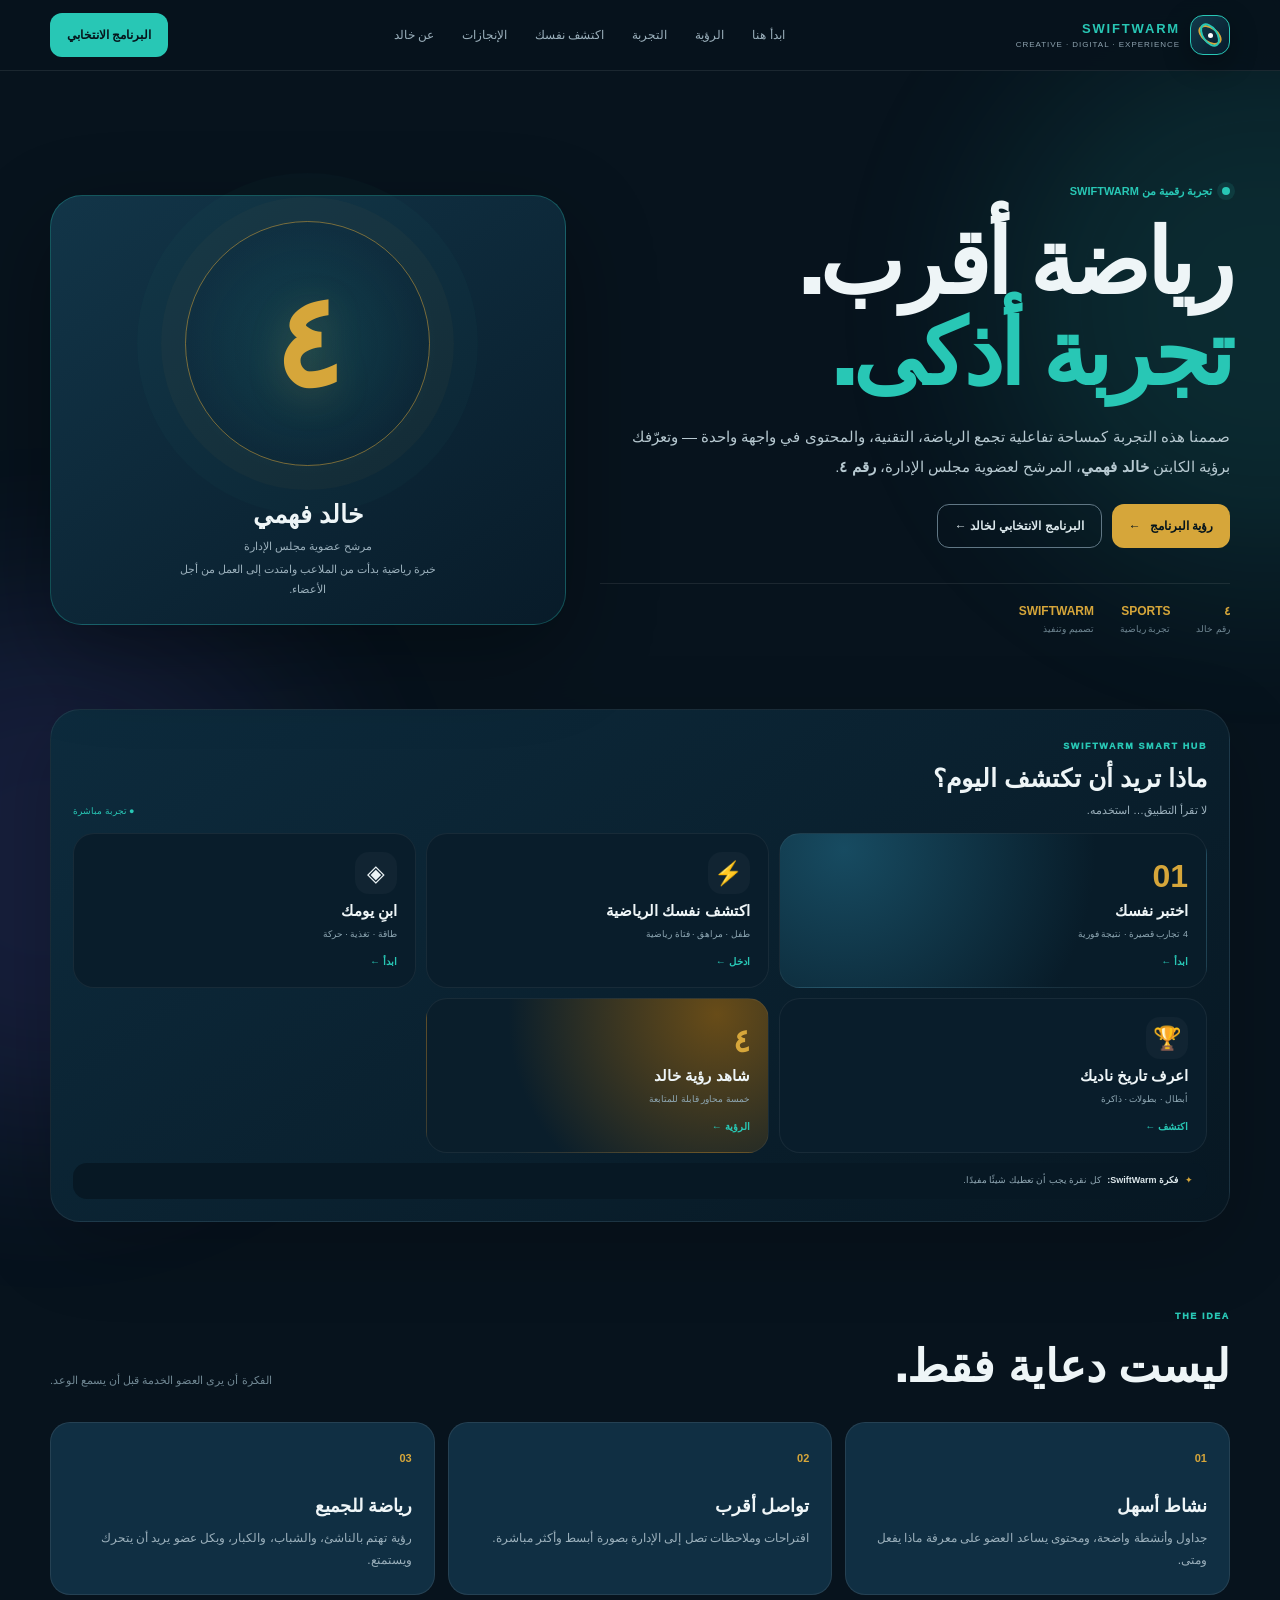
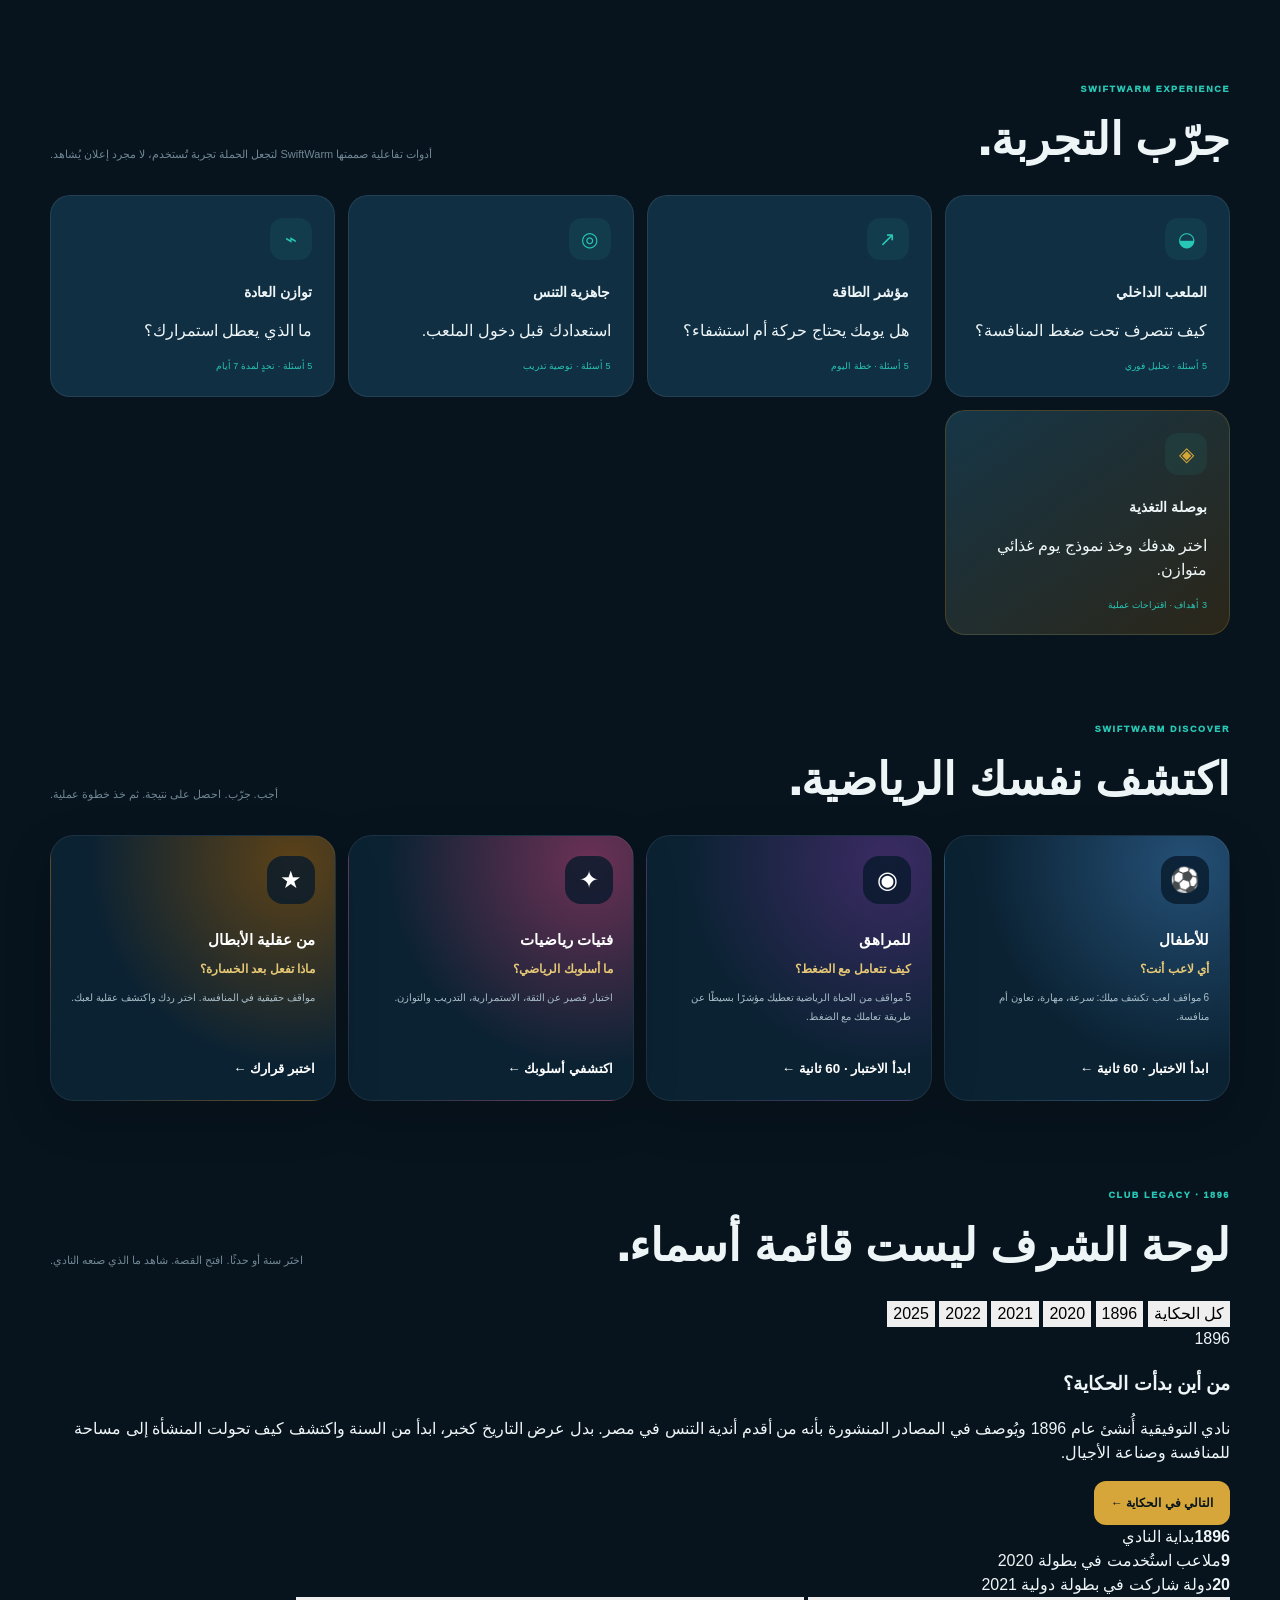
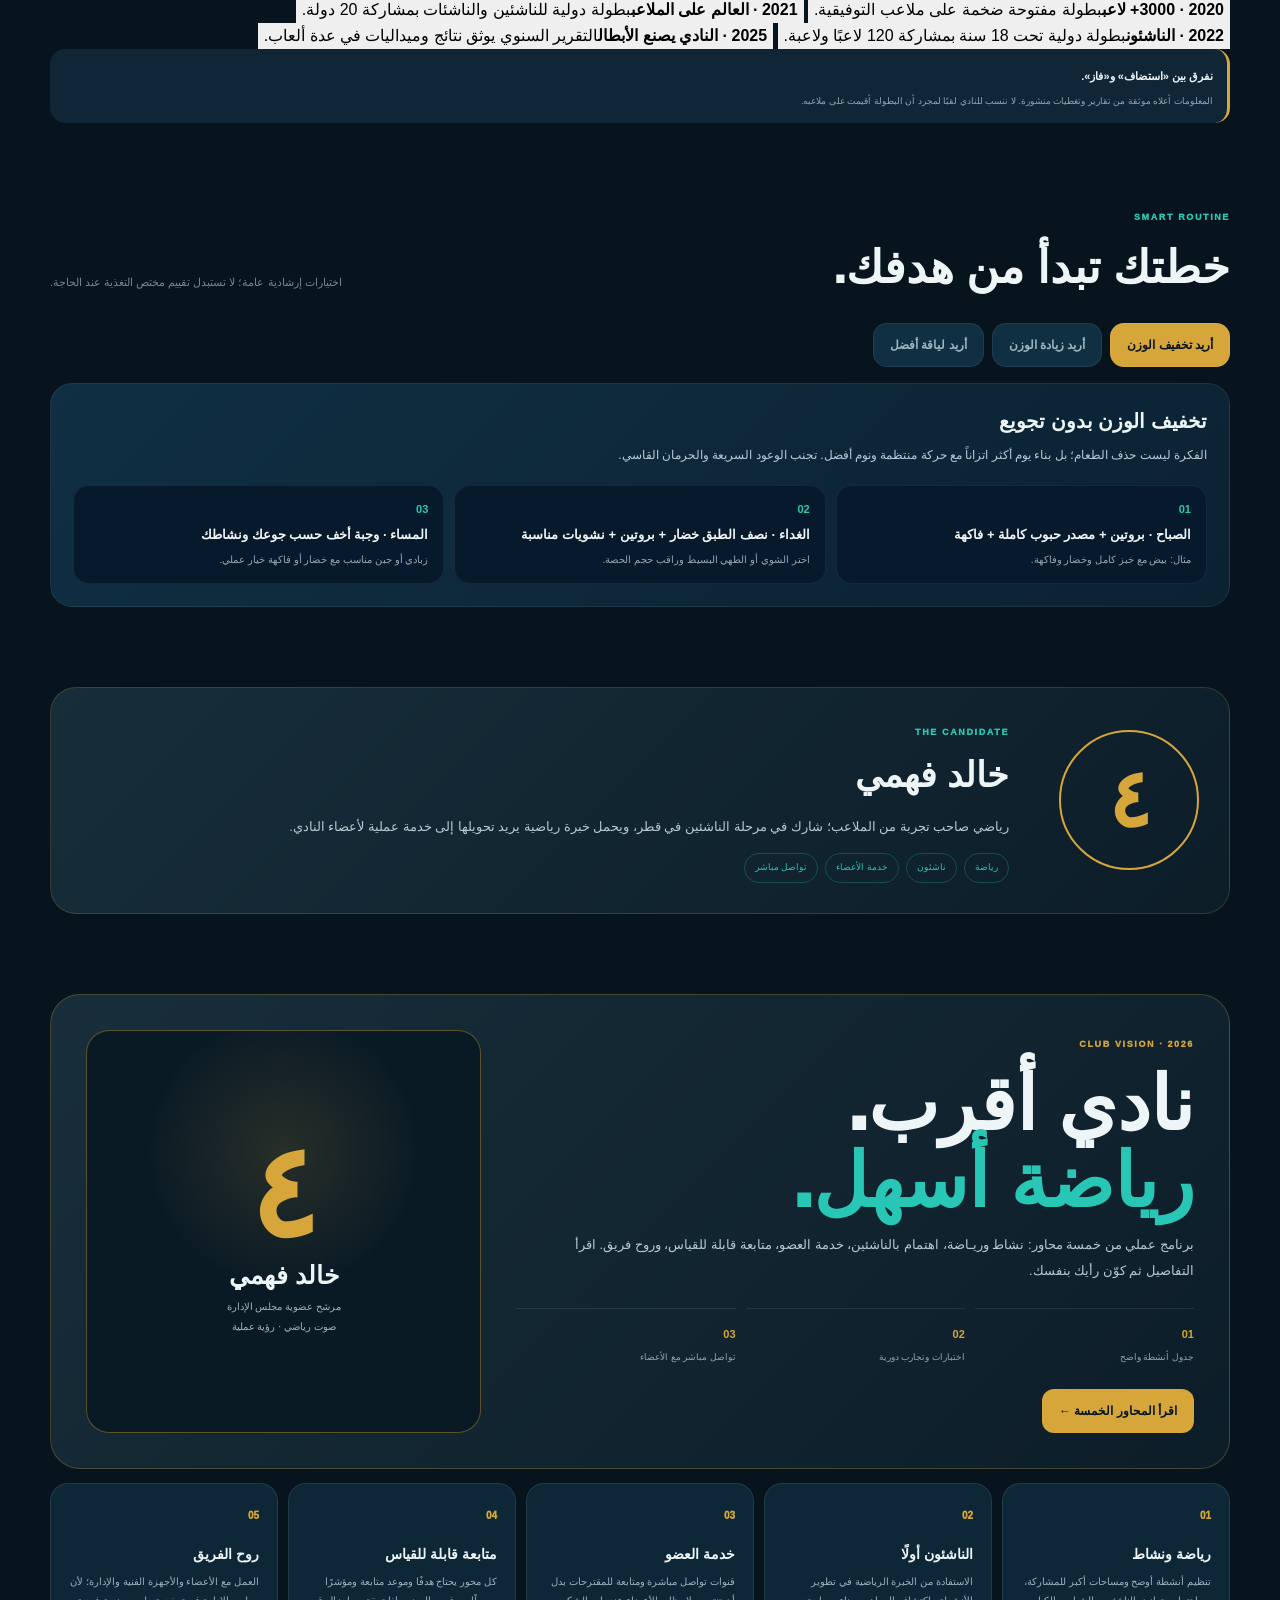
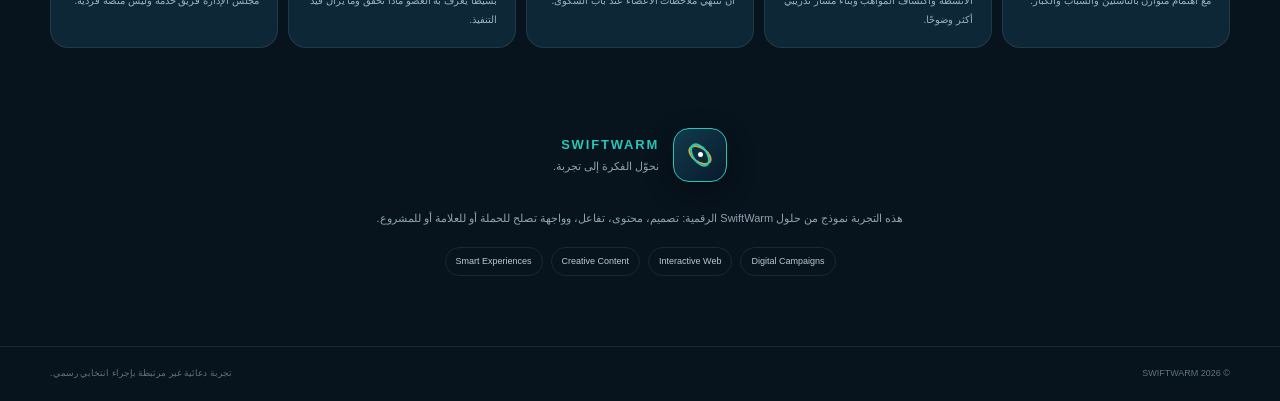
==== commit 3cd7b838: "Replace decorative discovery and honor sections with interactive experiences" ====
--- a/index.html
+++ b/index.html
@@ -81,45 +81,37 @@
 
     
     <section id="discover" class="section container">
-      <div class="section-head"><div><small class="eyebrow">SWIFTWARM DISCOVER</small><h2>اكتشف نفسك الرياضية.</h2></div><p>مساحات قصيرة ومفيدة لكل مرحلة عمرية — بدون تشخيصات ولا شعارات فارغة.</p></div>
-      <div class="discover-grid">
-        <button class="discover-card kids" data-content="kids"><span class="discover-icon">⚽</span><b>اكتشف نفسك الرياضية</b><strong>للأطفال</strong><p>اختبار ممتع يكتشف ميول الطفل الرياضية وطريقة لعبه وتعاونه.</p><small>ابدأ الاكتشاف ←</small></button>
-        <button class="discover-card teens" data-content="teens"><span class="discover-icon">◉</span><b>الصحة النفسية للمراهق</b><strong>افهم نفسك قبل أن تحكم عليها</strong><p>مساحة توعوية عن الضغط والمقارنة والثقة وطلب الدعم — بلا تشخيص.</p><small>اكتشف الآن ←</small></button>
-        <button class="discover-card girls" data-content="girls"><span class="discover-icon">✦</span><b>فتيات رياضيات</b><strong>قوة وثقة ومساحة آمنة</strong><p>نصائح عملية للتدريب، الثقة، التوازن، والاستمرار في الرياضة.</p><small>شاهد المحتوى ←</small></button>
-        <button class="discover-card champions" data-content="champions"><span class="discover-icon">★</span><b>نصائح من الأبطال</b><strong>الخبرة التي تُنقل</strong><p>دروس قصيرة من عقلية المنافسة: الالتزام، الخسارة، العودة، والعمل الجماعي.</p><small>افتح مكتبة النصائح ←</small></button>
+      <div class="section-head"><div><small class="eyebrow">SWIFTWARM DISCOVER</small><h2>اكتشف نفسك الرياضية.</h2></div><p>أجب. جرّب. احصل على نتيجة. ثم خذ خطوة عملية.</p></div>
+      <div class="discover-grid interactive-discover">
+        <button class="discover-card kids" data-discover-test="kids"><span class="discover-icon">⚽</span><b>للأطفال</b><strong>أي لاعب أنت؟</strong><p>6 مواقف لعب تكشف ميلك: سرعة، مهارة، تعاون أم منافسة.</p><small>ابدأ الاختبار · 60 ثانية ←</small></button>
+        <button class="discover-card teens" data-discover-test="teens"><span class="discover-icon">◉</span><b>للمراهق</b><strong>كيف تتعامل مع الضغط؟</strong><p>5 مواقف من الحياة الرياضية تعطيك مؤشرًا بسيطًا عن طريقة تعاملك مع الضغط.</p><small>ابدأ الاختبار · 60 ثانية ←</small></button>
+        <button class="discover-card girls" data-discover-test="girls"><span class="discover-icon">✦</span><b>فتيات رياضيات</b><strong>ما أسلوبك الرياضي؟</strong><p>اختبار قصير عن الثقة، الاستمرارية، التدريب والتوازن.</p><small>اكتشفي أسلوبك ←</small></button>
+        <button class="discover-card champions" data-discover-test="champions"><span class="discover-icon">★</span><b>من عقلية الأبطال</b><strong>ماذا تفعل بعد الخسارة؟</strong><p>مواقف حقيقية في المنافسة. اختر ردك واكتشف عقلية لعبك.</p><small>اختبر قرارك ←</small></button>
       </div>
-      <div id="discoverPanel" class="discover-panel" aria-live="polite"></div>
+      <div id="discoverResult" class="discover-result" aria-live="polite"></div>
     </section>
 
     <section id="honor" class="section container">
-      <div class="section-head"><div><small class="eyebrow">CLUB LEGACY</small><h2>لوحة الشرف وإنجازات النادي.</h2></div><p>نحوّل تاريخ نادي التوفيقية للتنس وإنجازاته الموثقة إلى ذاكرة رقمية قابلة للعرض والتحديث.</p></div>
-      <div class="legacy-grid">
-        <div class="honor-card">
-          <div class="honor-head"><span>🏆</span><div><b>لوحة الشرف</b><small>أبطال يصنعون ذاكرة النادي</small></div></div>
-          <div class="honor-list">
-            <article><strong>الأبطال</strong><span>أسماء اللاعبين والفرق المتوجة</span></article>
-            <article><strong>المدربون</strong><span>أصحاب البصمة في صناعة الأجيال</span></article>
-            <article><strong>لحظات لا تُنسى</strong><span>صور ونتائج وقصص البطولات</span></article>
-          </div>
-          <button class="btn btn-gold" data-scroll="#achievements">استكشف السجل الرياضي ←</button>
-        </div>
-        <div id="achievements" class="achievements-card">
-          <div class="achievement-title"><span>🏅</span><div><b>إنجازات وبطولات النادي</b><small>سجل موثق — يُحدّث مع كل بطولة</small></div></div>
-          <div class="achievement-stats">
-  <div><strong>1896</strong><span>تأسيس النادي</span></div>
-  <div><strong>GA</strong><span>بطولات جمهورية مستضافة</span></div>
-  <div><strong>8</strong><span>ملاعب تنس حاليًا</span></div>
-  <div><strong>2</strong><span>ملعب بادل حاليًا</span></div>
-</div>
-<div class="verified-achievements">
-  <article><b>🏆 بطولة الجمهورية للتنس</b><span>استضاف النادي بطولة الجمهورية المصنفة GA، وهي أعلى تصنيف محلي في بطولات التنس وفق التغطيات المنشورة.</span></article>
-  <article><b>🌍 بطولات دولية وناشئين</b><span>استضافت ملاعب النادي بطولات دولية وفعاليات للناشئين، ضمن دوره كمنشأة تستضيف المنافسات.</span></article>
-  <article><b>🥈 إنجاز 2025 في اللياقة</b><span>حقق فريق التوفيقية المركز الثاني في الدرع العام لبطولة الجمهورية للياقة البدنية والتنافسية Egyfit 2025.</span></article>
-  <article><b>🎾 منصة للبطولات الكبرى</b><span>استضاف النادي نهائيات الدوري العام للتنس رجال وسيدات في 2025، ما يؤكد جاهزية ملاعبه لاستضافة المنافسات الكبرى.</span></article>
-</div>
-<div class="verification-note"><b>توثيق قبل التفاخر.</b><p>هذه اللوحة تعرض ما أمكن التحقق منه من المصادر المنشورة، ولا ننسب للنادي بطولة لمجرد أنه استضافها. ويمكن إضافة سجل البطولات التي فاز بها لاعبو النادي بعد تزويدنا بالسجل الرسمي للنادي.</p></div>
-        </div>
+      <div class="section-head"><div><small class="eyebrow">CLUB LEGACY · 1896</small><h2>لوحة الشرف ليست قائمة أسماء.</h2></div><p>اختَر سنة أو حدثًا. افتح القصة. شاهد ما الذي صنعه النادي.</p></div>
+      <div class="legacy-controls">
+        <button class="legacy-filter active" data-legacy="all">كل الحكاية</button>
+        <button class="legacy-filter" data-legacy="1896">1896</button>
+        <button class="legacy-filter" data-legacy="2020">2020</button>
+        <button class="legacy-filter" data-legacy="2021">2021</button>
+        <button class="legacy-filter" data-legacy="2022">2022</button>
+        <button class="legacy-filter" data-legacy="2025">2025</button>
       </div>
+      <div id="legacyStory" class="legacy-story">
+        <div class="story-main"><span class="story-year">1896</span><h3>من أين بدأت الحكاية؟</h3><p>نادي التوفيقية أُنشئ عام 1896 ويُوصف في المصادر المنشورة بأنه من أقدم أندية التنس في مصر. بدل عرض التاريخ كخبر، ابدأ من السنة واكتشف كيف تحولت المنشأة إلى مساحة للمنافسة وصناعة الأجيال.</p><button class="btn btn-gold" data-legacy-open="2021">التالي في الحكاية ←</button></div>
+        <div class="story-side"><div class="story-stat"><b>1896</b><span>بداية النادي</span></div><div class="story-stat"><b>9</b><span>ملاعب استُخدمت في بطولة 2020</span></div><div class="story-stat"><b>20</b><span>دولة شاركت في بطولة دولية 2021</span></div></div>
+      </div>
+      <div class="legacy-cards">
+        <button data-legacy-open="2020"><b>2020 · 3000+ لاعب</b><span>بطولة مفتوحة ضخمة على ملاعب التوفيقية.</span></button>
+        <button data-legacy-open="2021"><b>2021 · العالم على الملاعب</b><span>بطولة دولية للناشئين والناشئات بمشاركة 20 دولة.</span></button>
+        <button data-legacy-open="2022"><b>2022 · الناشئون</b><span>بطولة دولية تحت 18 سنة بمشاركة 120 لاعبًا ولاعبة.</span></button>
+        <button data-legacy-open="2025"><b>2025 · النادي يصنع الأبطال</b><span>التقرير السنوي يوثق نتائج وميداليات في عدة ألعاب.</span></button>
+      </div>
+      <div class="verification-note"><b>نفرق بين «استضاف» و«فاز».</b><p>المعلومات أعلاه موثقة من تقارير وتغطيات منشورة. لا ننسب للنادي لقبًا لمجرد أن البطولة أقيمت على ملاعبه.</p></div>
     </section>
 
     <section id="plans" class="section container">
--- a/styles.css
+++ b/styles.css
@@ -9,4 +9,7 @@
 .plan-tabs{display:flex;gap:8px;overflow:auto;padding-bottom:4px}.plan-tab{white-space:nowrap;border:1px solid #ffffff12;border-radius:14px;background:#102f43;padding:12px 16px;color:#9eb4c0;font:inherit;font-size:12px;font-weight:800;cursor:pointer}.plan-tab.active{background:#d6a63a;color:#07131d}.plan-content{margin-top:12px;border:1px solid #ffffff12;border-radius:22px;background:linear-gradient(135deg,#102f43,#0b2232);padding:22px}.plan-content h3{font-size:20px;margin:0}.plan-content>p{margin:8px 0 0;color:#b8cbd4;font-size:12px;line-height:1.9}.plan-grid{display:grid;grid-template-columns:repeat(3,1fr);gap:10px;margin-top:18px}.plan-item{border:1px solid #ffffff10;border-radius:16px;padding:15px;background:#071a2b}.plan-item b{display:block;font-size:11px;color:#28c7b5}.plan-item strong{display:block;margin-top:8px;font-size:13px}.plan-item span{display:block;margin-top:6px;color:#91a8b5;font-size:10px;line-height:1.7}.feature-card{border-color:#d6a63a33!important;background:linear-gradient(145deg,#163647,#2b2619)!important}.feature-card .tool-icon{color:#d6a63a}@media(max-width:650px){.plan-grid{grid-template-columns:1fr}.plan-content{padding:17px}.plan-item{padding:14px}}
 
 .discover-grid{display:grid;grid-template-columns:repeat(4,1fr);gap:12px}.discover-card{text-align:right;min-height:250px;padding:20px;border:1px solid #ffffff12;border-radius:24px;color:#fff;cursor:pointer;background:#0b2233;box-shadow:0 16px 50px #0002;transition:.25s}.discover-card:hover{transform:translateY(-4px);border-color:#d6a63a66}.discover-card.kids{background:radial-gradient(circle at 85% 10%,#244f75,#0b2233 60%)}.discover-card.teens{background:radial-gradient(circle at 85% 10%,#3b2b63,#0b2233 60%)}.discover-card.girls{background:radial-gradient(circle at 85% 10%,#6b3155,#0b2233 60%)}.discover-card.champions{background:radial-gradient(circle at 85% 10%,#5c4218,#0b2233 60%)}.discover-icon{display:grid;place-items:center;width:48px;height:48px;border-radius:16px;background:#071a2bcc;font-size:24px;margin-bottom:25px}.discover-card b{display:block;font-size:15px}.discover-card strong{display:block;margin-top:8px;color:#e6c875;font-size:12px}.discover-card p{color:#a8bdc7;font-size:10px;line-height:1.9;min-height:58px}.discover-card small{font-weight:900;color:#fff}.discover-panel{display:none;margin-top:12px;padding:22px;border:1px solid #d6a63a33;border-radius:22px;background:#0a2030}.discover-panel.show{display:block}.discover-panel h3{margin:0 0 8px;font-size:18px}.discover-panel p{color:#aec1ca;font-size:12px;line-height:2}.discover-points{display:grid;grid-template-columns:repeat(3,1fr);gap:10px;margin-top:14px}.discover-points div{padding:14px;border-radius:15px;background:#071a2b;border:1px solid #ffffff0c}.discover-points b{display:block;color:#2bc7b6;font-size:11px;margin-bottom:6px}.discover-points span{font-size:10px;color:#9eb2bc;line-height:1.8}.legacy-grid{display:grid;grid-template-columns:1fr 1.35fr;gap:12px}.honor-card,.achievements-card{border:1px solid #ffffff12;border-radius:24px;padding:22px;background:linear-gradient(145deg,#102b3d,#071a2b)}.honor-head,.achievement-title{display:flex;gap:12px;align-items:center}.honor-head>span,.achievement-title>span{font-size:28px}.honor-head b,.achievement-title b{display:block;font-size:16px}.honor-head small,.achievement-title small{display:block;color:#8ea6b2;font-size:9px;margin-top:4px}.honor-list{margin:18px 0}.honor-list article{padding:13px 0;border-bottom:1px solid #ffffff0b}.honor-list strong{display:block;font-size:11px}.honor-list span{display:block;color:#8fa8b4;font-size:9px;margin-top:5px}.achievement-stats{display:grid;grid-template-columns:repeat(4,1fr);gap:8px;margin:20px 0}.achievement-stats div{text-align:center;padding:16px 8px;border-radius:16px;background:#071a2b}.achievement-stats strong{display:block;color:#d6a63a;font-size:25px}.achievement-stats span{font-size:8px;color:#8fa8b4}.verification-note{padding:14px;border-radius:15px;background:#102536;border-right:3px solid #d6a63a}.verification-note b{font-size:11px}.verification-note p{font-size:9px;line-height:1.8;color:#8fa8b4;margin:6px 0 0}@media(max-width:900px){.discover-grid{grid-template-columns:repeat(2,1fr)}.legacy-grid{grid-template-columns:1fr}}@media(max-width:560px){.discover-grid{grid-template-columns:1fr}.discover-card{min-height:205px}.discover-points{grid-template-columns:1fr}.achievement-stats{grid-template-columns:repeat(2,1fr)}}
-.verified-achievements{display:grid;grid-template-columns:1fr 1fr;gap:9px;margin:14px 0}.verified-achievements article{padding:13px;border:1px solid #ffffff0b;border-radius:15px;background:#071a2b}.verified-achievements b{display:block;font-size:11px;color:#e6c875}.verified-achievements span{display:block;margin-top:6px;color:#8fa8b4;font-size:9px;line-height:1.8}@media(max-width:600px){.verified-achievements{grid-template-columns:1fr}}+.verified-achievements{display:grid;grid-template-columns:1fr 1fr;gap:9px;margin:14px 0}.verified-achievements article{padding:13px;border:1px solid #ffffff0b;border-radius:15px;background:#071a2b}.verified-achievements b{display:block;font-size:11px;color:#e6c875}.verified-achievements span{display:block;margin-top:6px;color:#8fa8b4;font-size:9px;line-height:1.8}@media(max-width:600px){.verified-achievements{grid-template-columns:1fr}}
+/* SMART HUB — app-like, not newspaper */
+.smart-hub{margin-top:18px;padding:22px;border:1px solid #ffffff12;border-radius:30px;background:linear-gradient(145deg,#0d2b3d,#071722);box-shadow:0 24px 80px #0003}.hub-top{display:flex;justify-content:space-between;align-items:flex-end;gap:16px;margin-bottom:15px}.hub-top h2{margin:4px 0;font-size:25px}.hub-top p{margin:0;color:var(--muted);font-size:11px}.live-dot{font-size:9px;color:var(--mint);white-space:nowrap}.hub-grid{display:grid;grid-template-columns:1.25fr 1fr 1fr;gap:10px}.hub-card{position:relative;min-height:155px;padding:18px;text-align:right;border:1px solid #ffffff10;border-radius:21px;background:#091d2b;color:var(--text);overflow:hidden;transition:.25s;display:flex;flex-direction:column;align-items:flex-start}.hub-card:hover{transform:translateY(-4px);border-color:#28c7b566;box-shadow:0 18px 45px #0004}.hub-card b{font-size:15px;margin-top:auto}.hub-card small{font-size:9px;color:#8fa8b4;margin-top:5px}.hub-card i{font-style:normal;color:var(--mint);font-size:10px;margin-top:13px;font-weight:900}.hub-main{background:radial-gradient(circle at 15% 10%,#174b61,#081c29 65%)}.hub-vision{background:radial-gradient(circle at 85% 10%,#684c18,#0a1e2b 65%)}.hub-num{font-size:32px;color:var(--gold);font-weight:900}.hub-icon{font-size:23px;width:42px;height:42px;display:grid;place-items:center;border-radius:14px;background:#ffffff08}.hub-strip{margin-top:10px;padding:11px 14px;border-radius:14px;background:#071824;color:#91a8b4;font-size:9px}.hub-strip span{color:var(--gold);margin-left:7px}.hub-strip b{color:#dce7eb;margin-left:4px}@media(max-width:760px){.smart-hub{padding:17px;border-radius:24px}.hub-top{align-items:flex-start}.hub-top h2{font-size:20px}.hub-grid{display:flex;overflow-x:auto;scroll-snap-type:x mandatory;padding-bottom:5px;-webkit-overflow-scrolling:touch}.hub-card{min-width:220px;scroll-snap-align:start;min-height:170px}.hub-card:first-child{min-width:250px}.site-header nav{display:none}.site-header{padding:10px 13px}.header-cta{font-size:10px;padding:9px 11px}.brand{min-width:0}.brand small{display:none}}@media(max-width:430px){.hub-card{min-width:205px}.hero{padding-top:30px}.proof-row{gap:7px}.proof-row div{padding:9px 7px}.section{padding-top:42px}}
+.hub-focus{animation:hubPulse .9s ease}@keyframes hubPulse{50%{filter:brightness(1.35);transform:translateY(-3px)}}
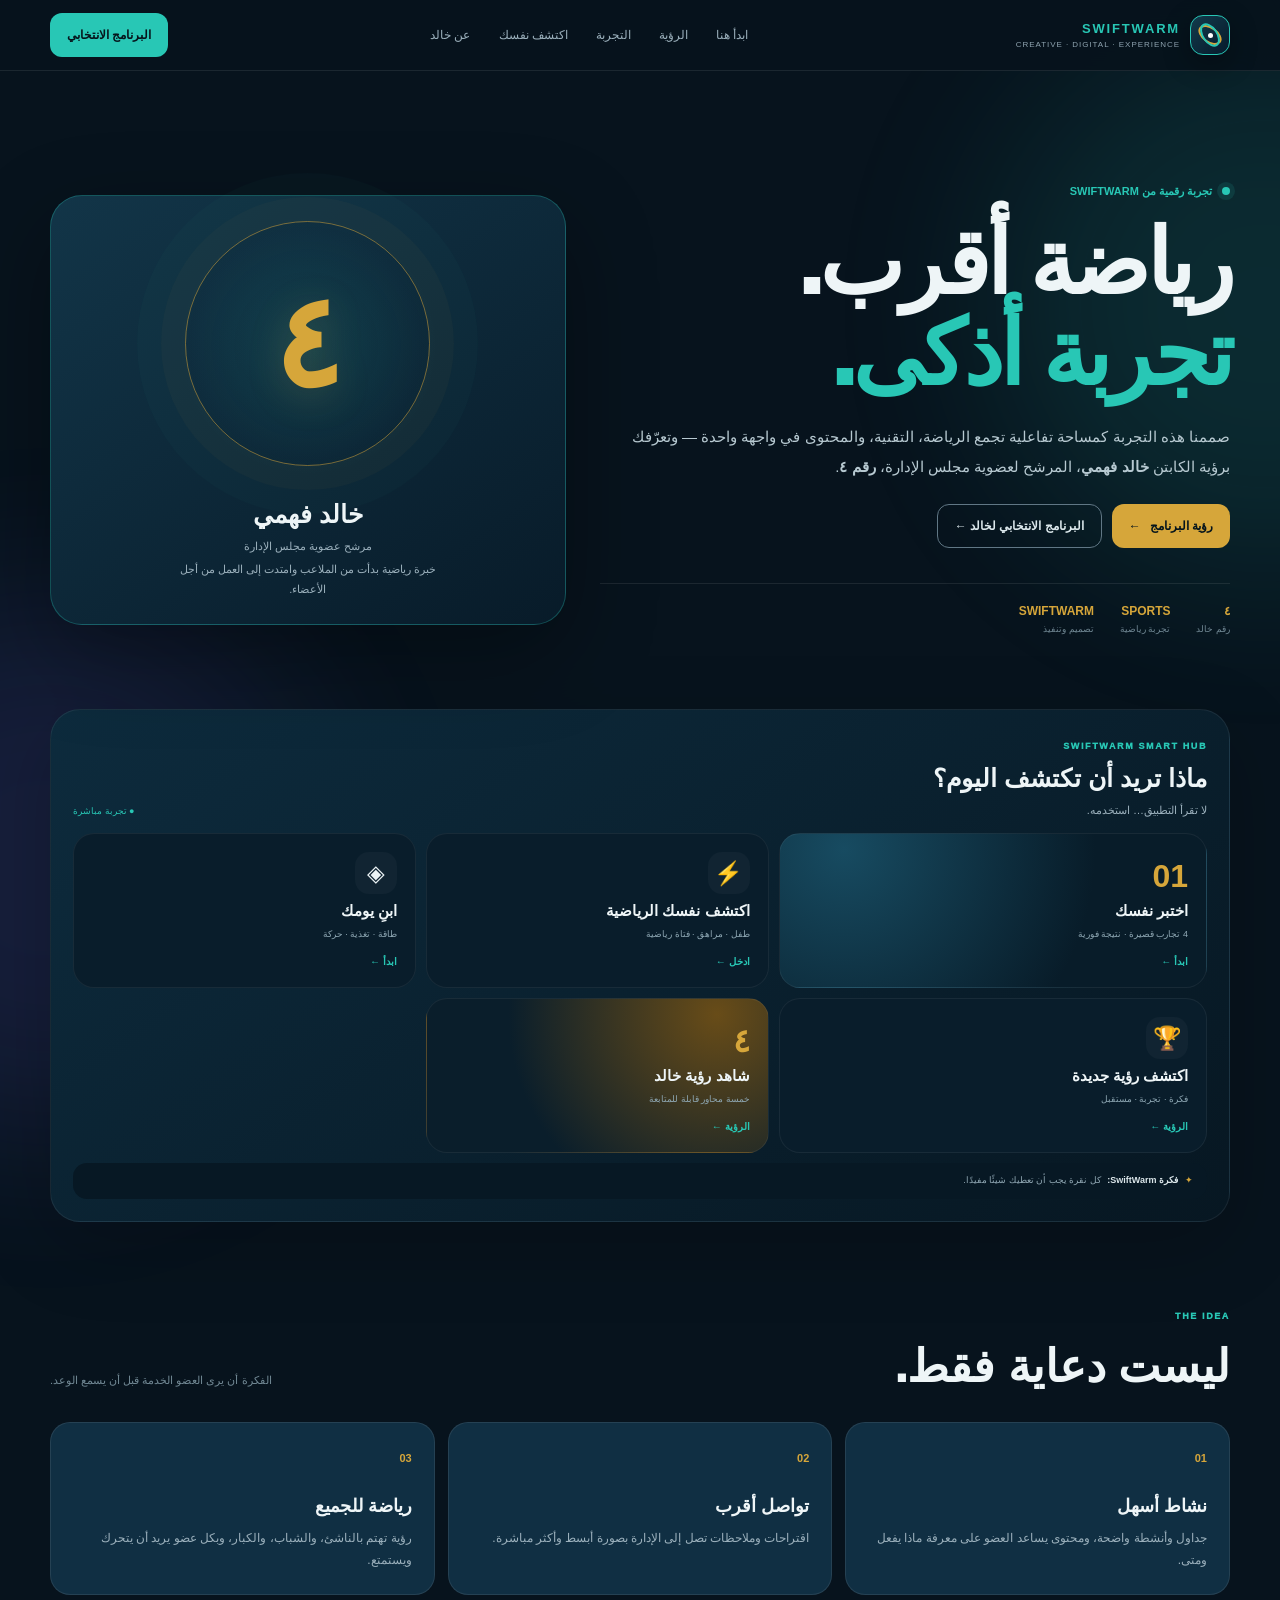
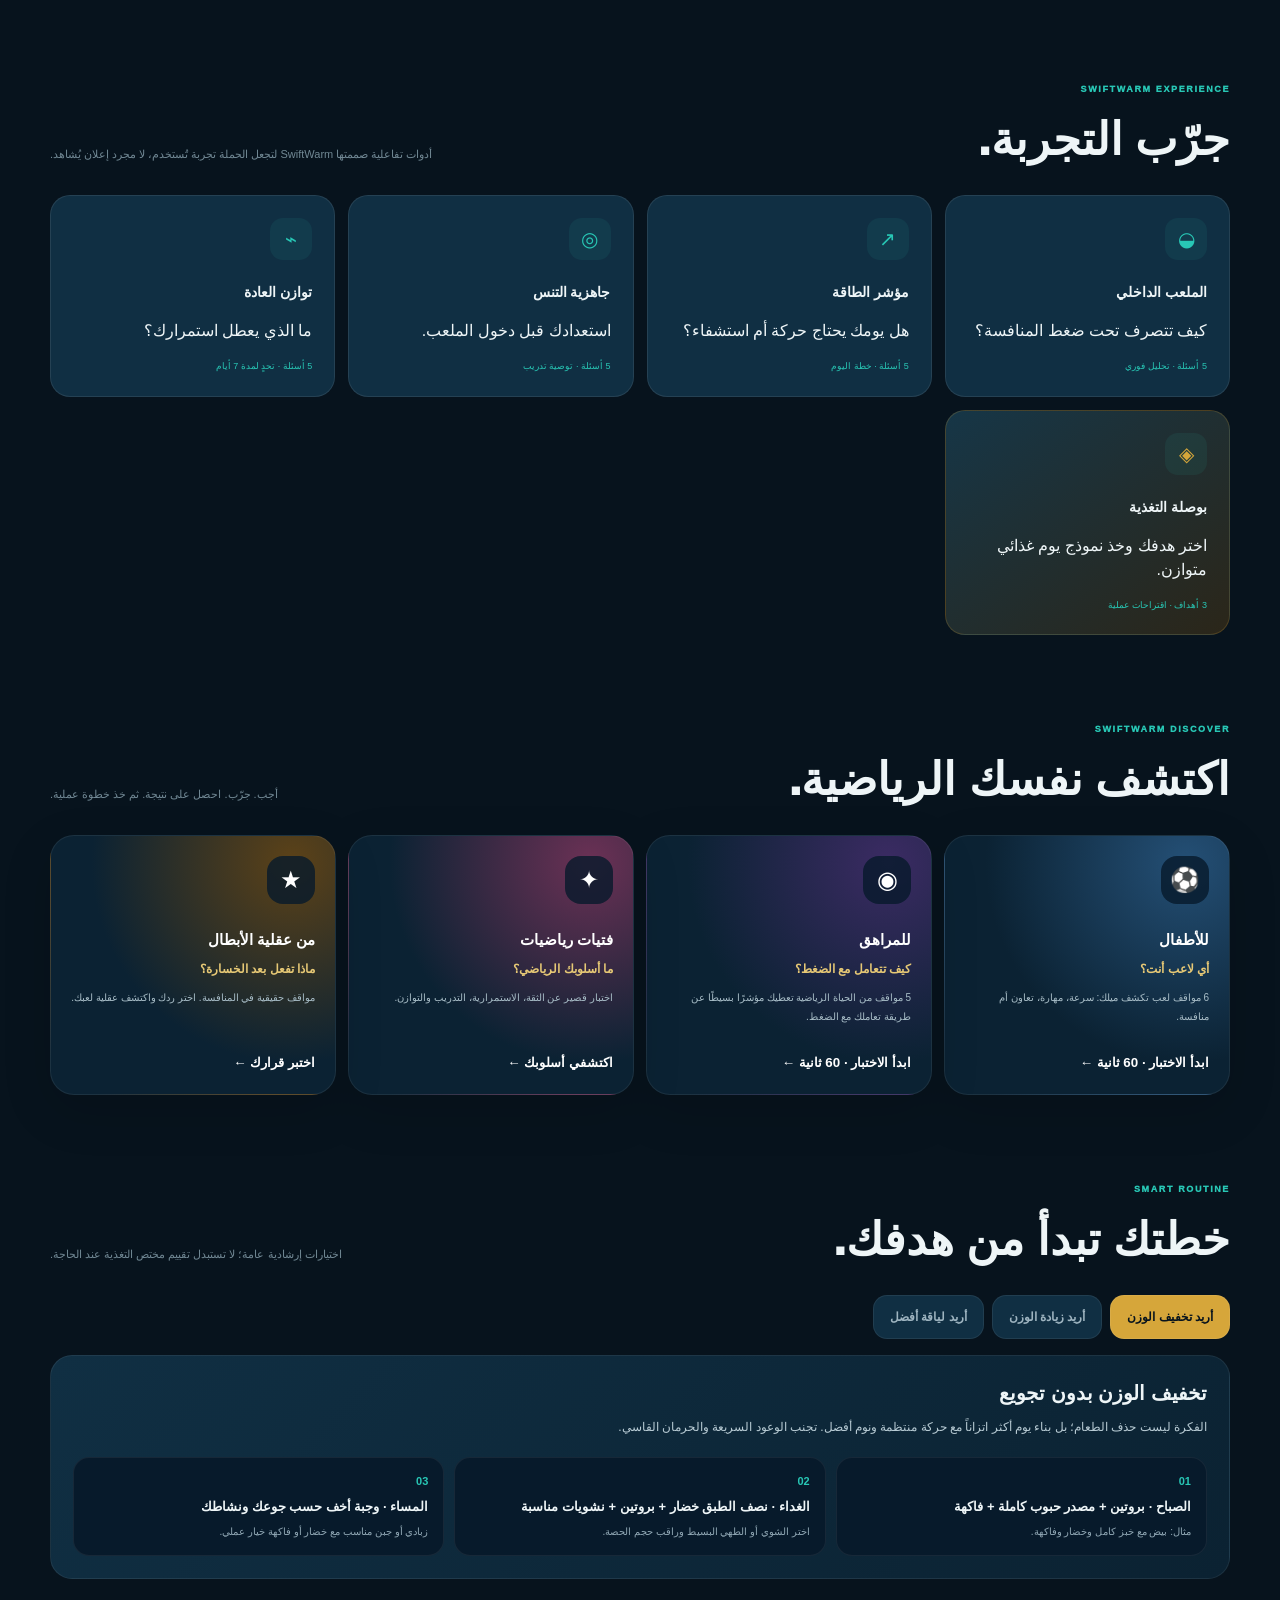
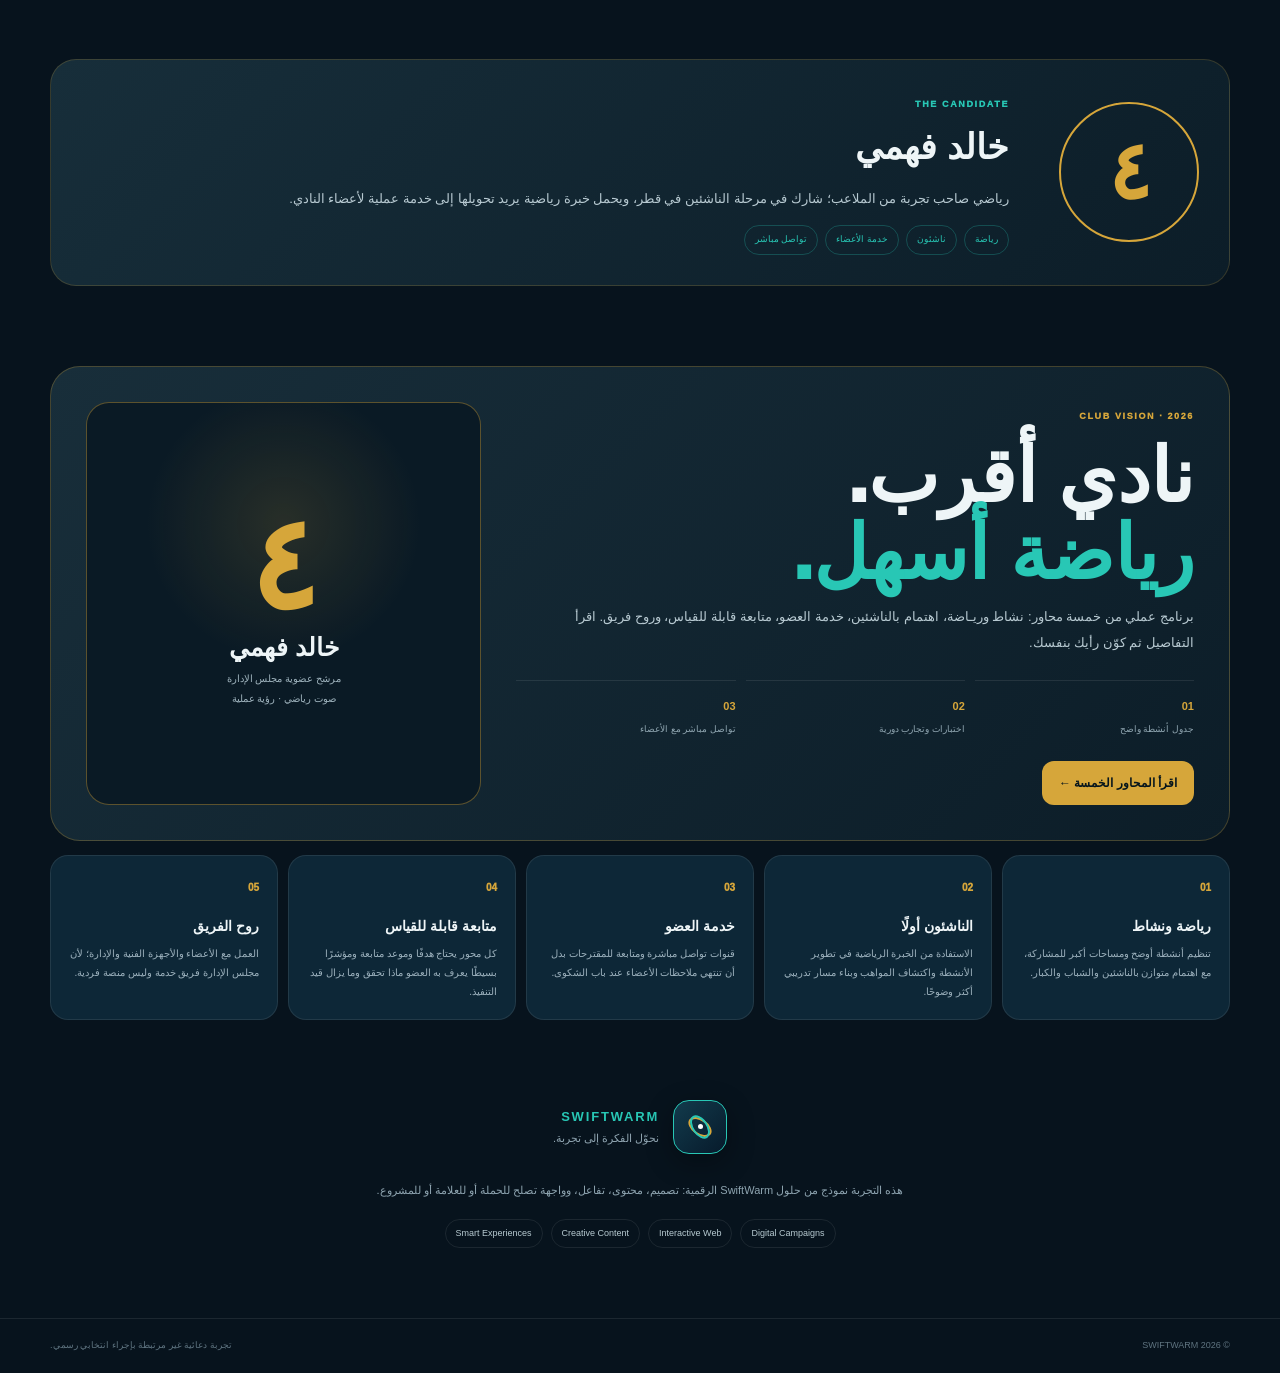
==== commit 6716a7af: "Remove Hall of Fame section and replace hub destination" ====
--- a/index.html
+++ b/index.html
@@ -19,7 +19,7 @@
     </a>
     <nav>
       <a href="#hub">ابدأ هنا</a><a href="#vision">الرؤية</a>
-      <a href="#tools">التجربة</a><a href="#discover">اكتشف نفسك</a><a href="#honor">الإنجازات</a>
+      <a href="#tools">التجربة</a><a href="#discover">اكتشف نفسك</a>
       <a href="#about">عن خالد</a>
     </nav>
     <button class="btn btn-mint header-cta" data-scroll="#election">البرنامج الانتخابي</button>
@@ -54,7 +54,7 @@
         <button class="hub-card hub-main" data-hub="#tools"><span class="hub-num">01</span><b>اختبر نفسك</b><small>4 تجارب قصيرة · نتيجة فورية</small><i>ابدأ ←</i></button>
         <button class="hub-card" data-hub="#discover"><span class="hub-icon">⚡</span><b>اكتشف نفسك الرياضية</b><small>طفل · مراهق · فتاة رياضية</small><i>ادخل ←</i></button>
         <button class="hub-card" data-hub="#plans"><span class="hub-icon">◈</span><b>ابنِ يومك</b><small>طاقة · تغذية · حركة</small><i>ابدأ ←</i></button>
-        <button class="hub-card" data-hub="#honor"><span class="hub-icon">🏆</span><b>اعرف تاريخ ناديك</b><small>أبطال · بطولات · ذاكرة</small><i>اكتشف ←</i></button>
+        <button class="hub-card" data-hub="#vision"><span class="hub-icon">🏆</span><b>اكتشف رؤية جديدة</b><small>فكرة · تجربة · مستقبل</small><i>الرؤية ←</i></button>
         <button class="hub-card hub-vision" data-hub="#election"><span class="hub-num">٤</span><b>شاهد رؤية خالد</b><small>خمسة محاور قابلة للمتابعة</small><i>الرؤية ←</i></button>
       </div>
       <div class="hub-strip"><span>✦</span><b>فكرة SwiftWarm:</b> كل نقرة يجب أن تعطيك شيئًا مفيدًا.</div>
@@ -89,29 +89,6 @@
         <button class="discover-card champions" data-discover-test="champions"><span class="discover-icon">★</span><b>من عقلية الأبطال</b><strong>ماذا تفعل بعد الخسارة؟</strong><p>مواقف حقيقية في المنافسة. اختر ردك واكتشف عقلية لعبك.</p><small>اختبر قرارك ←</small></button>
       </div>
       <div id="discoverResult" class="discover-result" aria-live="polite"></div>
-    </section>
-
-    <section id="honor" class="section container">
-      <div class="section-head"><div><small class="eyebrow">CLUB LEGACY · 1896</small><h2>لوحة الشرف ليست قائمة أسماء.</h2></div><p>اختَر سنة أو حدثًا. افتح القصة. شاهد ما الذي صنعه النادي.</p></div>
-      <div class="legacy-controls">
-        <button class="legacy-filter active" data-legacy="all">كل الحكاية</button>
-        <button class="legacy-filter" data-legacy="1896">1896</button>
-        <button class="legacy-filter" data-legacy="2020">2020</button>
-        <button class="legacy-filter" data-legacy="2021">2021</button>
-        <button class="legacy-filter" data-legacy="2022">2022</button>
-        <button class="legacy-filter" data-legacy="2025">2025</button>
-      </div>
-      <div id="legacyStory" class="legacy-story">
-        <div class="story-main"><span class="story-year">1896</span><h3>من أين بدأت الحكاية؟</h3><p>نادي التوفيقية أُنشئ عام 1896 ويُوصف في المصادر المنشورة بأنه من أقدم أندية التنس في مصر. بدل عرض التاريخ كخبر، ابدأ من السنة واكتشف كيف تحولت المنشأة إلى مساحة للمنافسة وصناعة الأجيال.</p><button class="btn btn-gold" data-legacy-open="2021">التالي في الحكاية ←</button></div>
-        <div class="story-side"><div class="story-stat"><b>1896</b><span>بداية النادي</span></div><div class="story-stat"><b>9</b><span>ملاعب استُخدمت في بطولة 2020</span></div><div class="story-stat"><b>20</b><span>دولة شاركت في بطولة دولية 2021</span></div></div>
-      </div>
-      <div class="legacy-cards">
-        <button data-legacy-open="2020"><b>2020 · 3000+ لاعب</b><span>بطولة مفتوحة ضخمة على ملاعب التوفيقية.</span></button>
-        <button data-legacy-open="2021"><b>2021 · العالم على الملاعب</b><span>بطولة دولية للناشئين والناشئات بمشاركة 20 دولة.</span></button>
-        <button data-legacy-open="2022"><b>2022 · الناشئون</b><span>بطولة دولية تحت 18 سنة بمشاركة 120 لاعبًا ولاعبة.</span></button>
-        <button data-legacy-open="2025"><b>2025 · النادي يصنع الأبطال</b><span>التقرير السنوي يوثق نتائج وميداليات في عدة ألعاب.</span></button>
-      </div>
-      <div class="verification-note"><b>نفرق بين «استضاف» و«فاز».</b><p>المعلومات أعلاه موثقة من تقارير وتغطيات منشورة. لا ننسب للنادي لقبًا لمجرد أن البطولة أقيمت على ملاعبه.</p></div>
     </section>
 
     <section id="plans" class="section container">
--- a/styles.css
+++ b/styles.css
@@ -12,4 +12,8 @@
 .verified-achievements{display:grid;grid-template-columns:1fr 1fr;gap:9px;margin:14px 0}.verified-achievements article{padding:13px;border:1px solid #ffffff0b;border-radius:15px;background:#071a2b}.verified-achievements b{display:block;font-size:11px;color:#e6c875}.verified-achievements span{display:block;margin-top:6px;color:#8fa8b4;font-size:9px;line-height:1.8}@media(max-width:600px){.verified-achievements{grid-template-columns:1fr}}
 /* SMART HUB — app-like, not newspaper */
 .smart-hub{margin-top:18px;padding:22px;border:1px solid #ffffff12;border-radius:30px;background:linear-gradient(145deg,#0d2b3d,#071722);box-shadow:0 24px 80px #0003}.hub-top{display:flex;justify-content:space-between;align-items:flex-end;gap:16px;margin-bottom:15px}.hub-top h2{margin:4px 0;font-size:25px}.hub-top p{margin:0;color:var(--muted);font-size:11px}.live-dot{font-size:9px;color:var(--mint);white-space:nowrap}.hub-grid{display:grid;grid-template-columns:1.25fr 1fr 1fr;gap:10px}.hub-card{position:relative;min-height:155px;padding:18px;text-align:right;border:1px solid #ffffff10;border-radius:21px;background:#091d2b;color:var(--text);overflow:hidden;transition:.25s;display:flex;flex-direction:column;align-items:flex-start}.hub-card:hover{transform:translateY(-4px);border-color:#28c7b566;box-shadow:0 18px 45px #0004}.hub-card b{font-size:15px;margin-top:auto}.hub-card small{font-size:9px;color:#8fa8b4;margin-top:5px}.hub-card i{font-style:normal;color:var(--mint);font-size:10px;margin-top:13px;font-weight:900}.hub-main{background:radial-gradient(circle at 15% 10%,#174b61,#081c29 65%)}.hub-vision{background:radial-gradient(circle at 85% 10%,#684c18,#0a1e2b 65%)}.hub-num{font-size:32px;color:var(--gold);font-weight:900}.hub-icon{font-size:23px;width:42px;height:42px;display:grid;place-items:center;border-radius:14px;background:#ffffff08}.hub-strip{margin-top:10px;padding:11px 14px;border-radius:14px;background:#071824;color:#91a8b4;font-size:9px}.hub-strip span{color:var(--gold);margin-left:7px}.hub-strip b{color:#dce7eb;margin-left:4px}@media(max-width:760px){.smart-hub{padding:17px;border-radius:24px}.hub-top{align-items:flex-start}.hub-top h2{font-size:20px}.hub-grid{display:flex;overflow-x:auto;scroll-snap-type:x mandatory;padding-bottom:5px;-webkit-overflow-scrolling:touch}.hub-card{min-width:220px;scroll-snap-align:start;min-height:170px}.hub-card:first-child{min-width:250px}.site-header nav{display:none}.site-header{padding:10px 13px}.header-cta{font-size:10px;padding:9px 11px}.brand{min-width:0}.brand small{display:none}}@media(max-width:430px){.hub-card{min-width:205px}.hero{padding-top:30px}.proof-row{gap:7px}.proof-row div{padding:9px 7px}.section{padding-top:42px}}
-.hub-focus{animation:hubPulse .9s ease}@keyframes hubPulse{50%{filter:brightness(1.35);transform:translateY(-3px)}}+.hub-focus{animation:hubPulse .9s ease}@keyframes hubPulse{50%{filter:brightness(1.35);transform:translateY(-3px)}}
+/* REAL INTERACTION: Discover + Legacy */
+.interactive-discover .discover-card{min-height:235px}.interactive-discover .discover-card p{min-height:52px}.discover-result{margin-top:12px;display:none;padding:18px 20px;border:1px solid #28c7b544;border-radius:20px;background:linear-gradient(135deg,#0e2d3d,#071b29)}.discover-result.show{display:block}.discover-result h3{margin:0 0 7px;font-size:18px}.discover-result p{margin:0;color:#b3c7cf;font-size:11px;line-height:1.9}.discover-result .next-action{margin-top:13px;display:inline-block;color:#2bc7b6;font-size:10px;font-weight:900}
+.legacy-controls{display:flex;gap:7px;overflow:auto;padding:2px 0 12px}.legacy-filter{white-space:nowrap;border:1px solid #ffffff12;border-radius:999px;background:#0b2232;color:#91a8b5;padding:9px 14px;font:inherit;font-size:10px;font-weight:800;cursor:pointer}.legacy-filter.active{background:#d6a63a;color:#07131d}.legacy-story{display:grid;grid-template-columns:1.5fr .8fr;gap:10px;padding:22px;border-radius:25px;background:radial-gradient(circle at 85% 15%,#60461b,#0a2232 55%);border:1px solid #d6a63a2e;min-height:230px}.story-main .story-year{font-size:11px;color:#d6a63a;font-weight:900}.story-main h3{font-size:23px;margin:10px 0}.story-main p{font-size:11px;line-height:2;color:#b5c7cf;max-width:680px}.story-side{display:grid;grid-template-columns:1fr;gap:8px}.story-stat{padding:15px;border-radius:16px;background:#071824cc}.story-stat b{display:block;color:#e6c875;font-size:24px}.story-stat span{font-size:9px;color:#8fa8b4}.legacy-cards{display:grid;grid-template-columns:repeat(4,1fr);gap:9px;margin-top:10px}.legacy-cards button{text-align:right;border:1px solid #ffffff10;border-radius:17px;padding:15px;background:#0b2232;color:#fff;cursor:pointer;transition:.2s}.legacy-cards button:hover{transform:translateY(-3px);border-color:#d6a63a55}.legacy-cards b{display:block;font-size:10px;color:#e6c875}.legacy-cards span{display:block;margin-top:7px;font-size:9px;line-height:1.8;color:#8fa8b4}.discover-result b{color:#e6c875}.discover-result .meter{height:7px;border-radius:99px;background:#061722;margin:12px 0;overflow:hidden}.discover-result .meter i{display:block;height:100%;background:#28c7b5;border-radius:99px}
+@media(max-width:800px){.legacy-story{grid-template-columns:1fr}.legacy-cards{grid-template-columns:1fr 1fr}}@media(max-width:500px){.legacy-cards{grid-template-columns:1fr}.story-main h3{font-size:20px}}
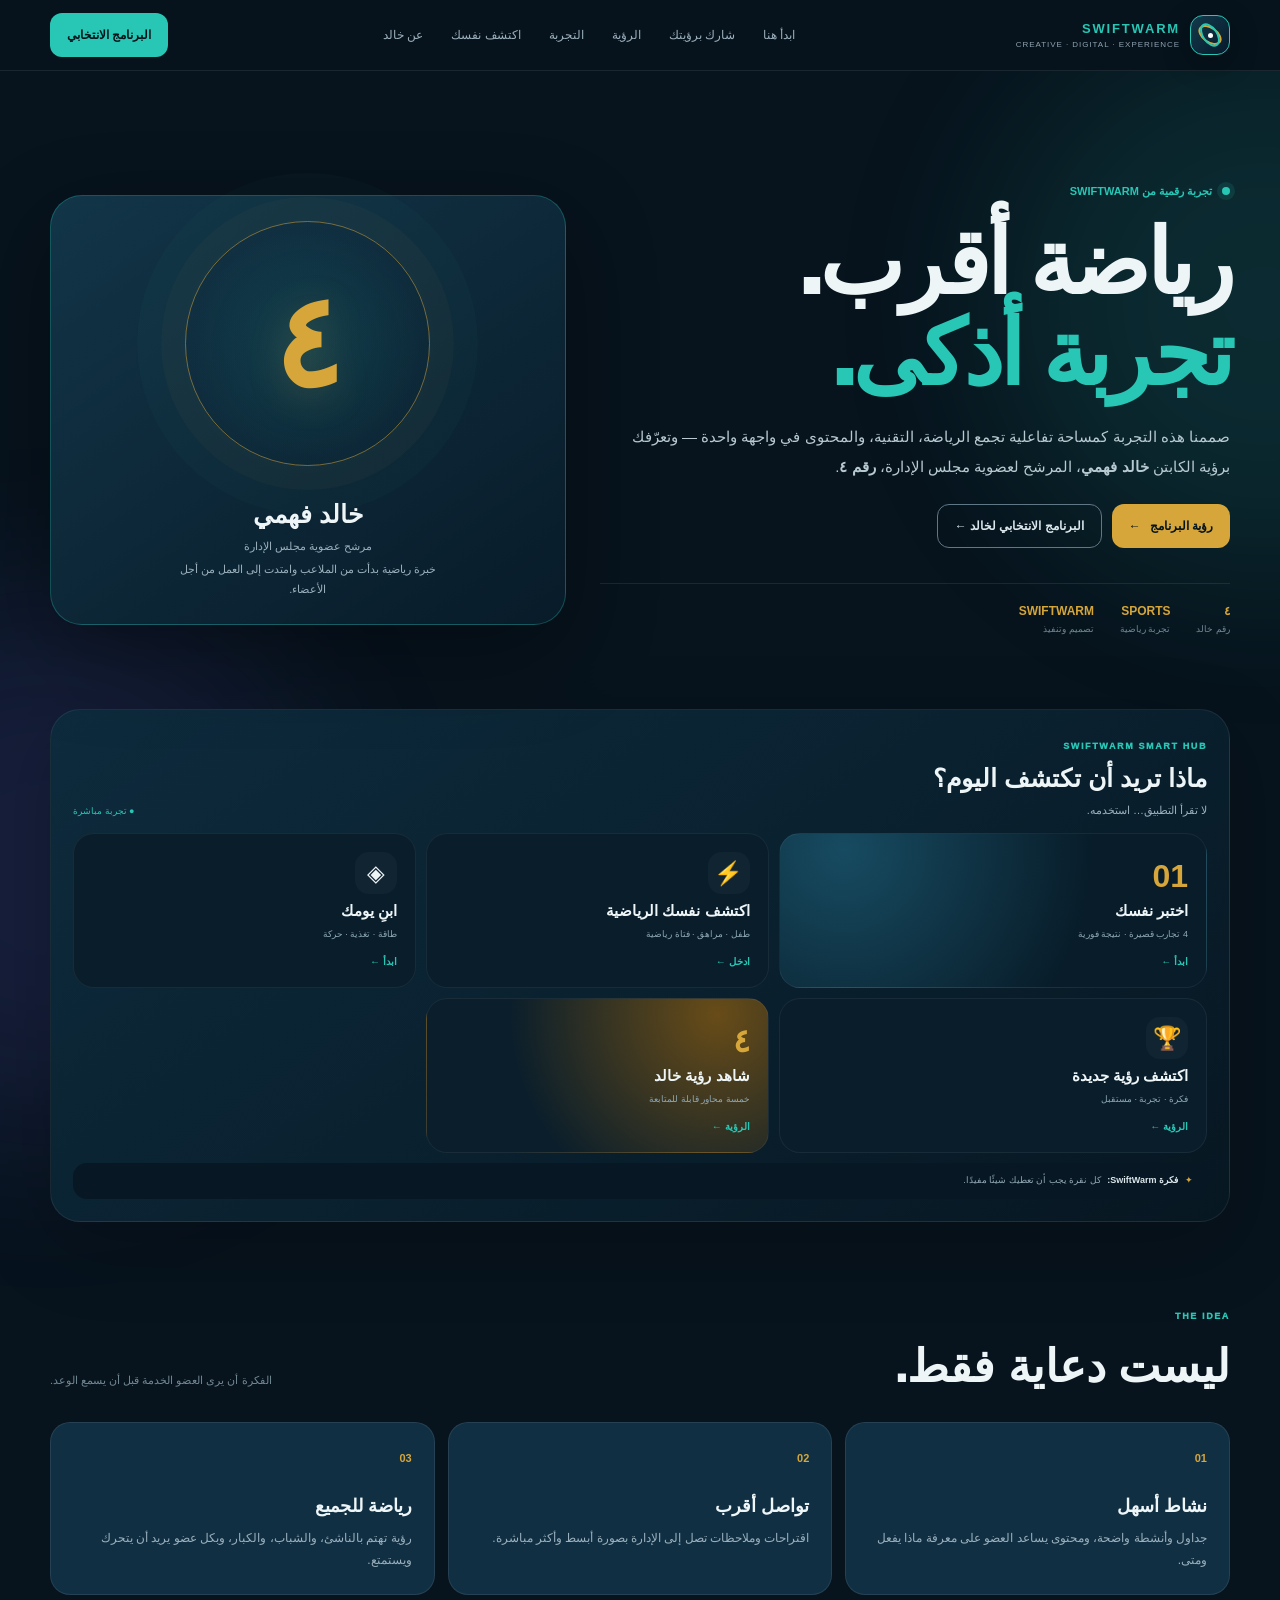
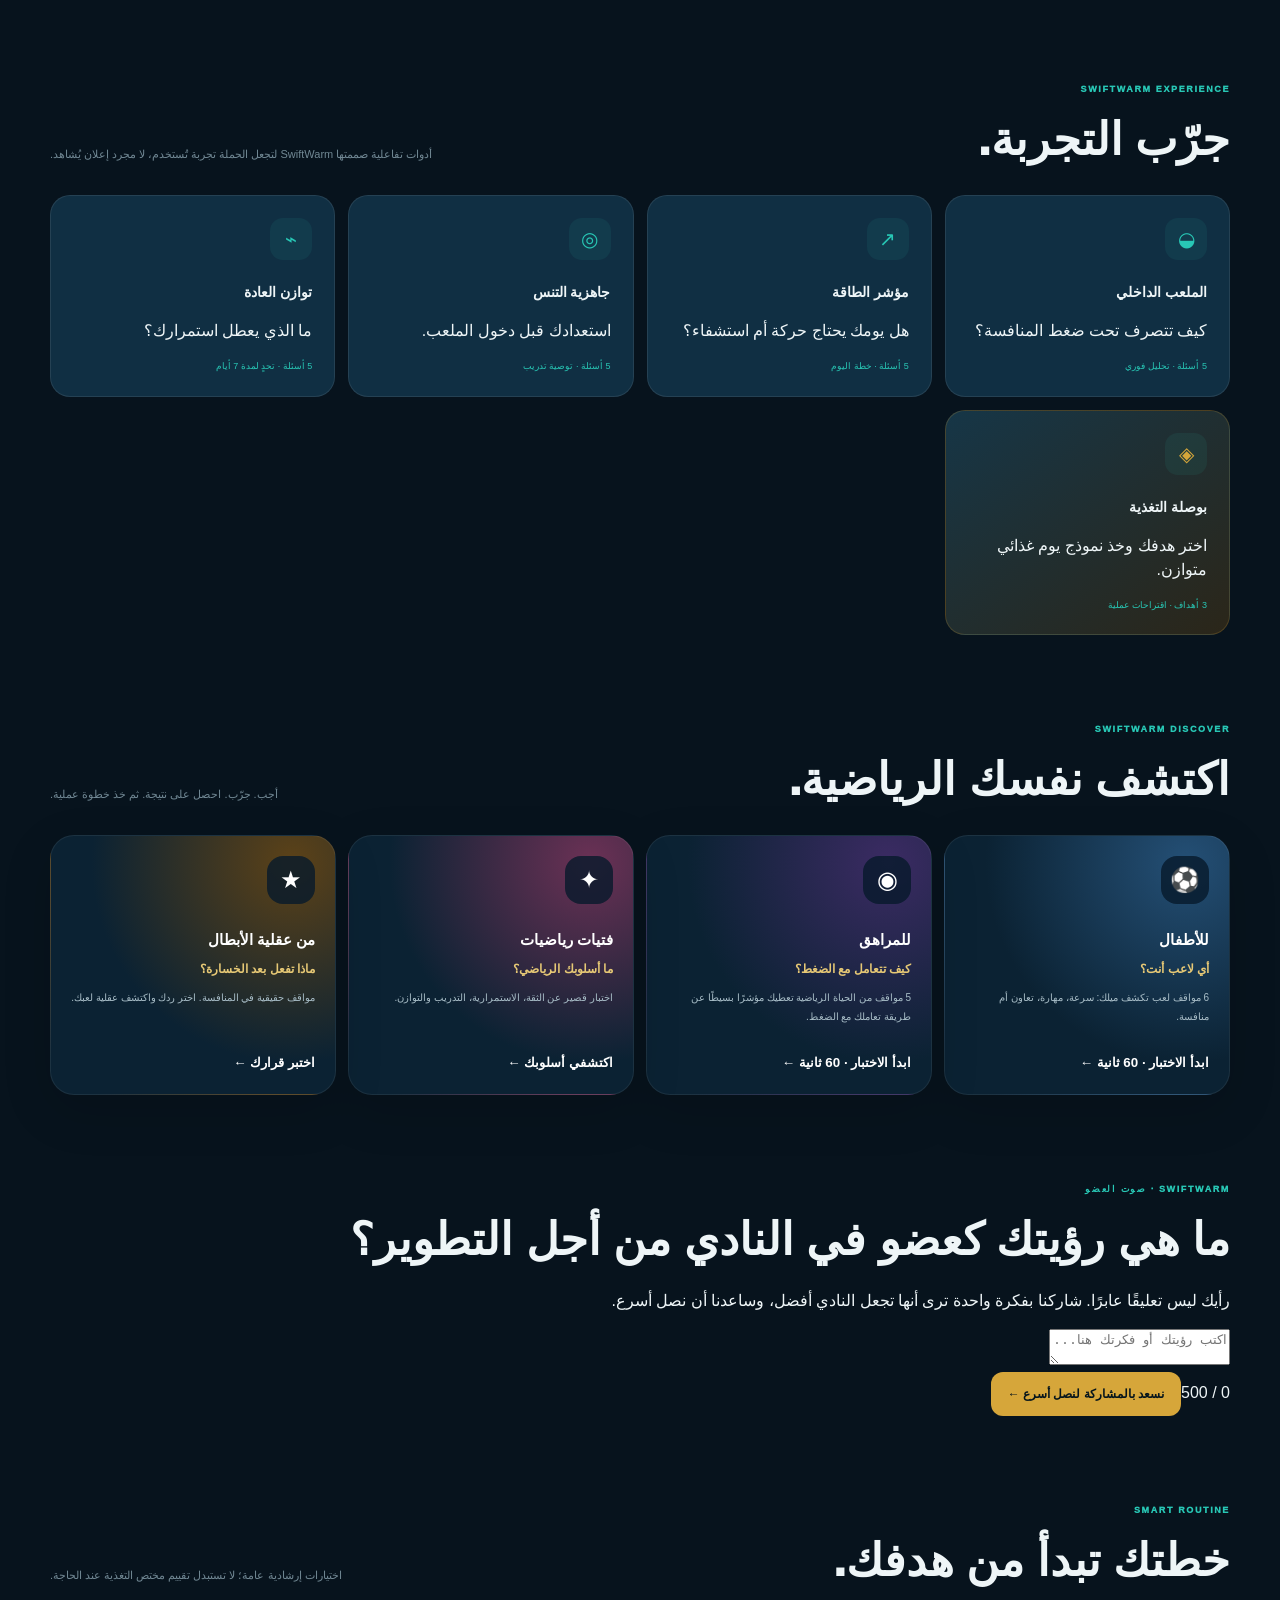
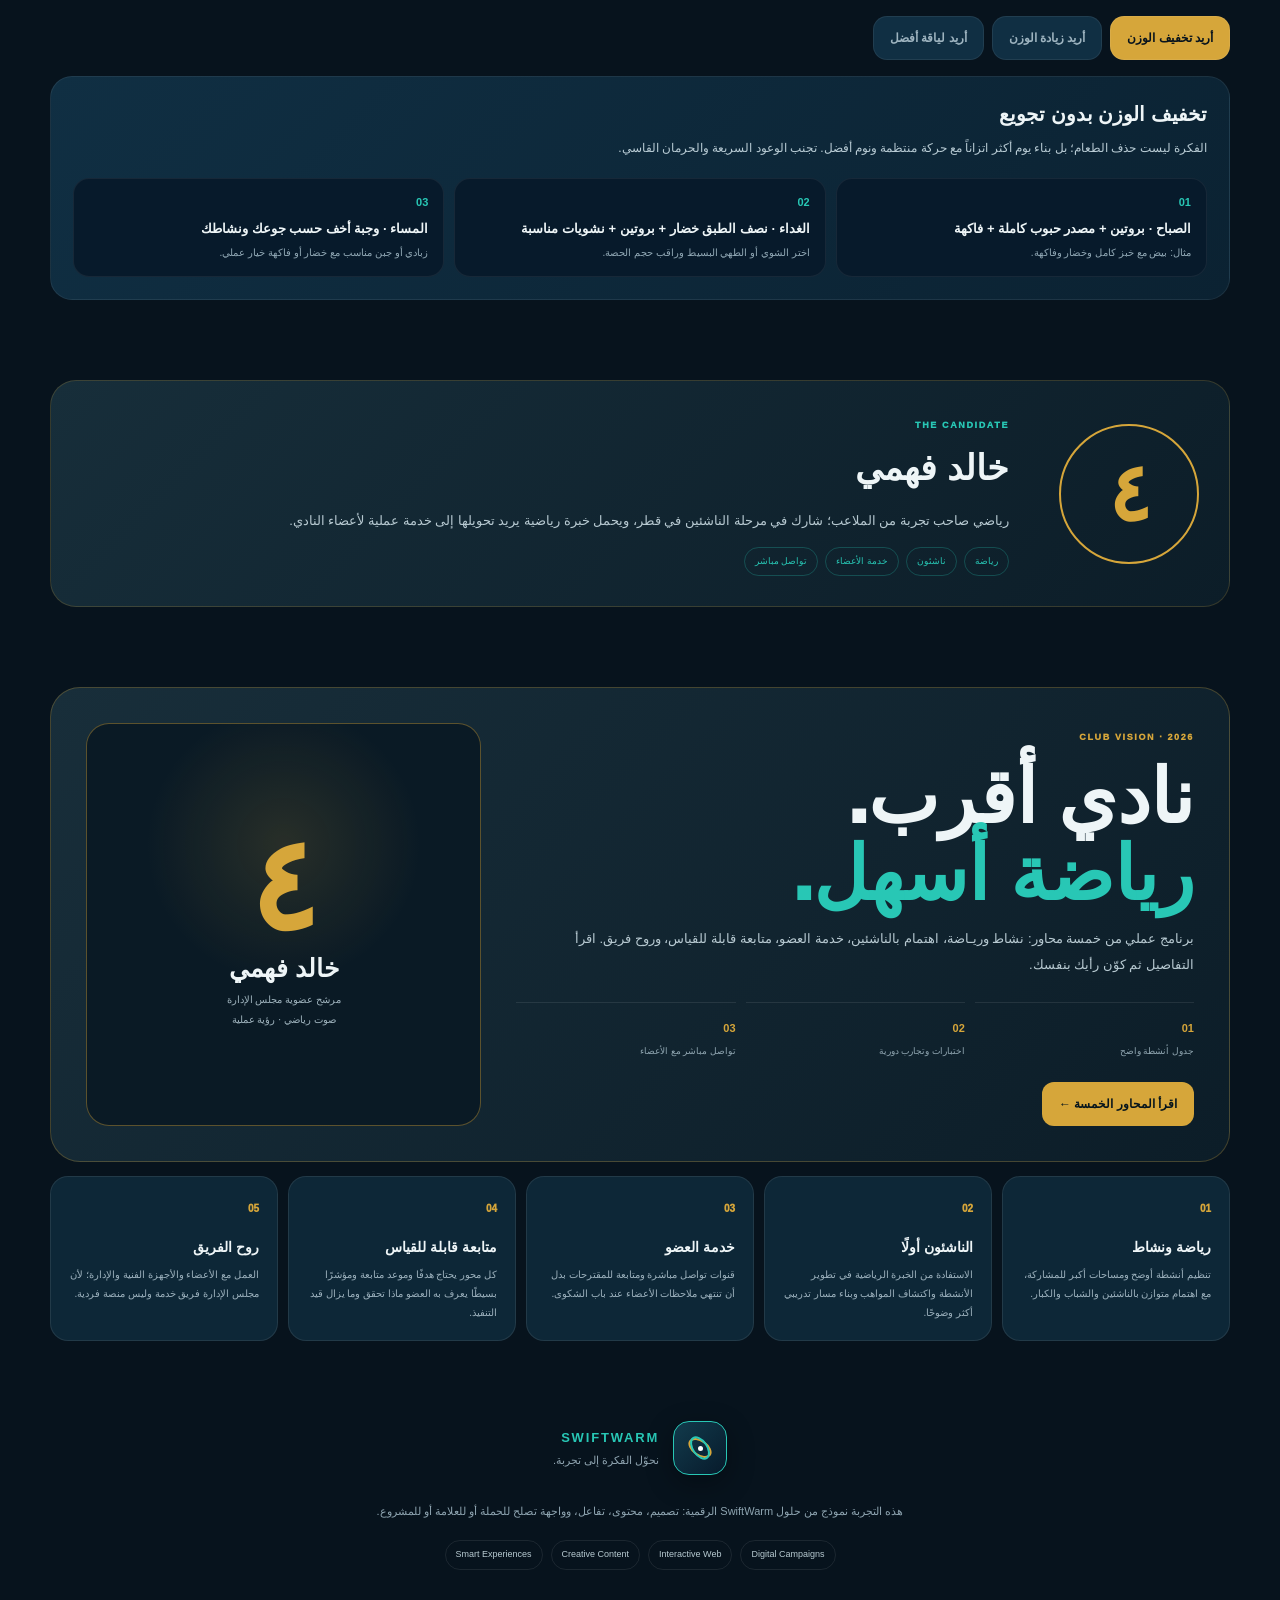
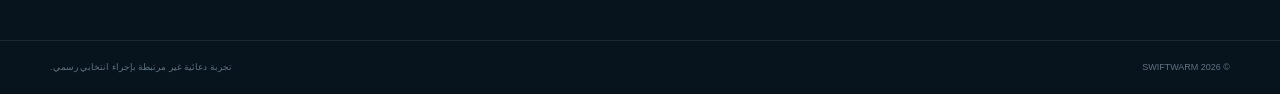
==== commit d75b61bc: "Add member vision participation section" ====
--- a/index.html
+++ b/index.html
@@ -18,7 +18,7 @@
       <span><b>SWIFTWARM</b><small>CREATIVE · DIGITAL · EXPERIENCE</small></span>
     </a>
     <nav>
-      <a href="#hub">ابدأ هنا</a><a href="#vision">الرؤية</a>
+      <a href="#hub">ابدأ هنا</a><a href="#member-voice">شارك برؤيتك</a><a href="#vision">الرؤية</a>
       <a href="#tools">التجربة</a><a href="#discover">اكتشف نفسك</a>
       <a href="#about">عن خالد</a>
     </nav>
@@ -91,6 +91,19 @@
       <div id="discoverResult" class="discover-result" aria-live="polite"></div>
     </section>
 
+    <section id="member-voice" class="section container">
+      <div class="member-voice-card">
+        <div><small class="eyebrow">SWIFTWARM · صوت العضو</small>
+        <h2>ما هي رؤيتك كعضو في النادي من أجل التطوير؟</h2>
+        <p>رأيك ليس تعليقًا عابرًا. شاركنا بفكرة واحدة ترى أنها تجعل النادي أفضل، وساعدنا أن نصل أسرع.</p></div>
+        <div class="voice-box">
+          <textarea id="memberVision" maxlength="500" placeholder="اكتب رؤيتك أو فكرتك هنا..."></textarea>
+          <div class="voice-meta"><span id="visionCount">0 / 500</span><button id="visionSubmit" class="btn btn-gold">نسعد بالمشاركة لنصل أسرع ←</button></div>
+          <div id="visionThanks" class="vision-thanks hidden">✓ شكرًا لمشاركتك. الفكرة تبدأ من عضو يرى ما يمكن تحسينه.</div>
+        </div>
+      </div>
+    </section>
+
     <section id="plans" class="section container">
       <div class="section-head"><div><small class="eyebrow">SMART ROUTINE</small><h2>خطتك تبدأ من هدفك.</h2></div><p>اختيارات إرشادية عامة؛ لا تستبدل تقييم مختص التغذية عند الحاجة.</p></div>
       <div class="plan-tabs">
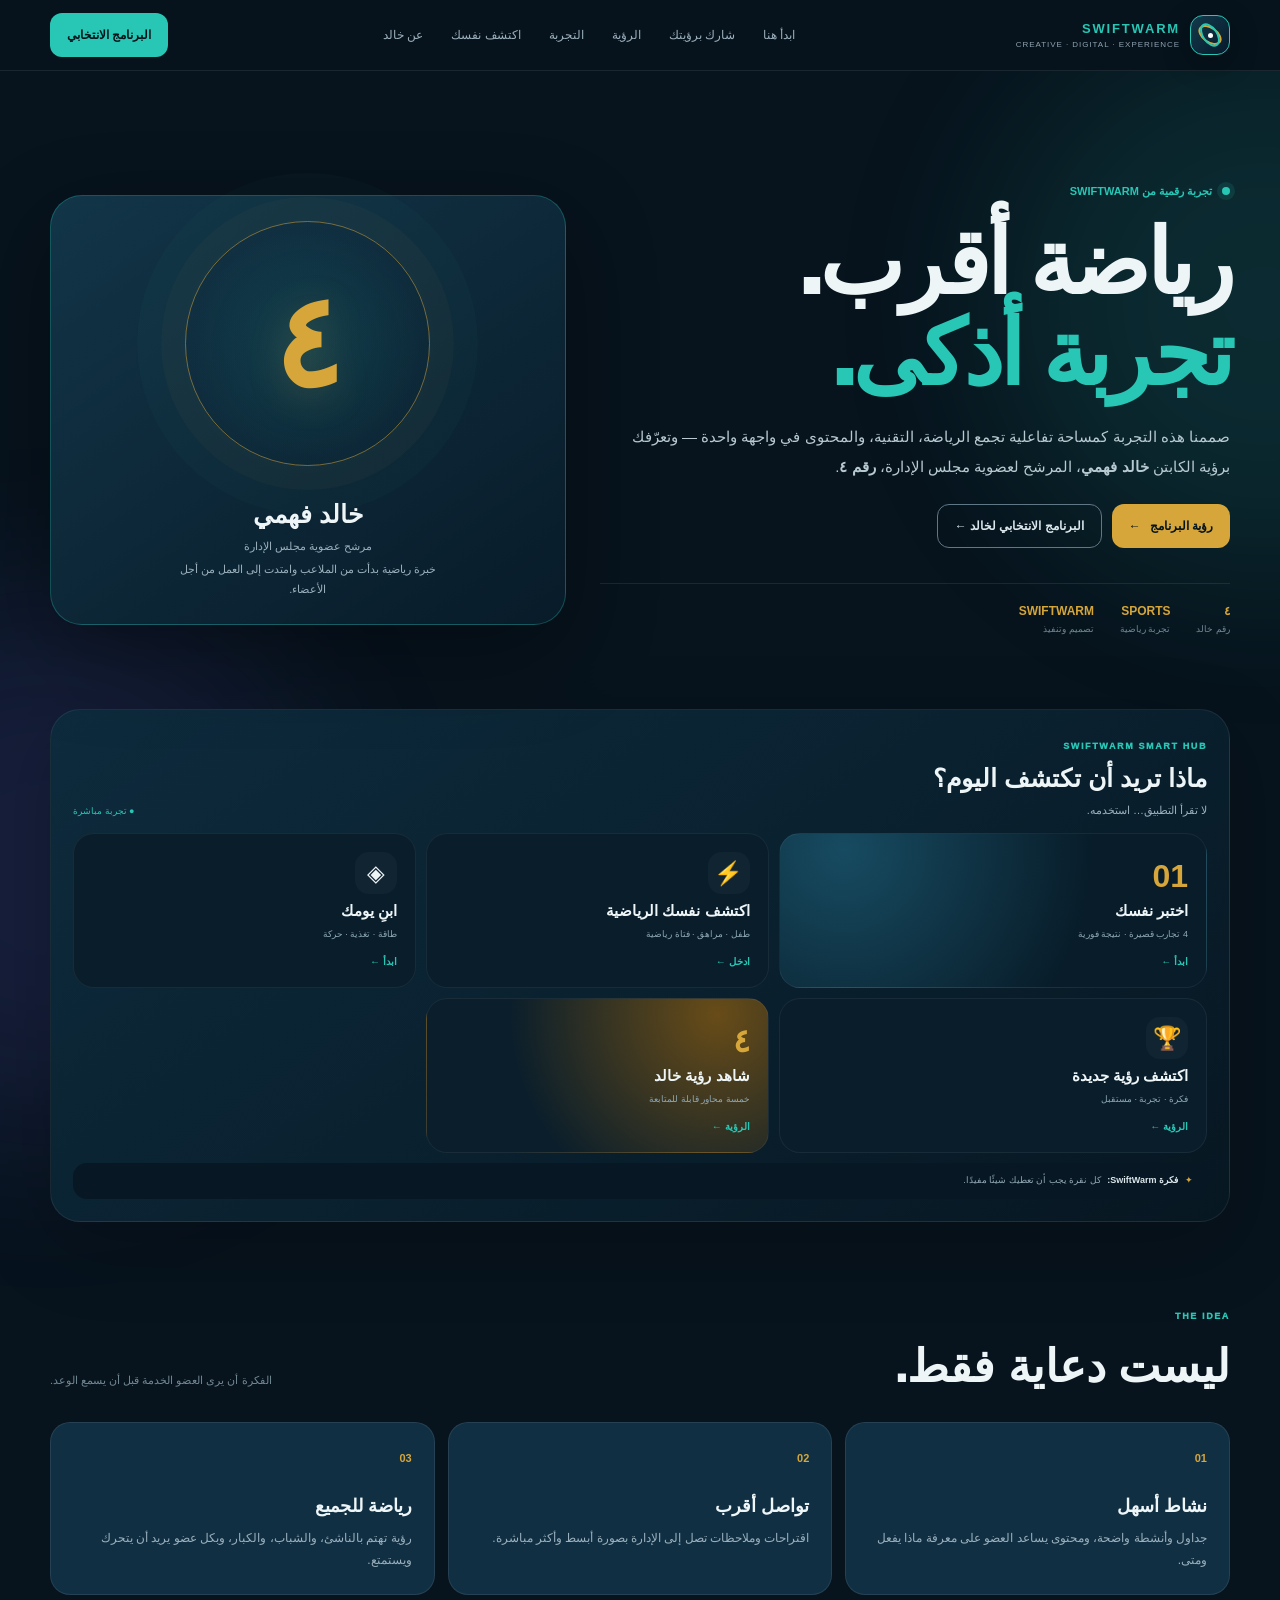
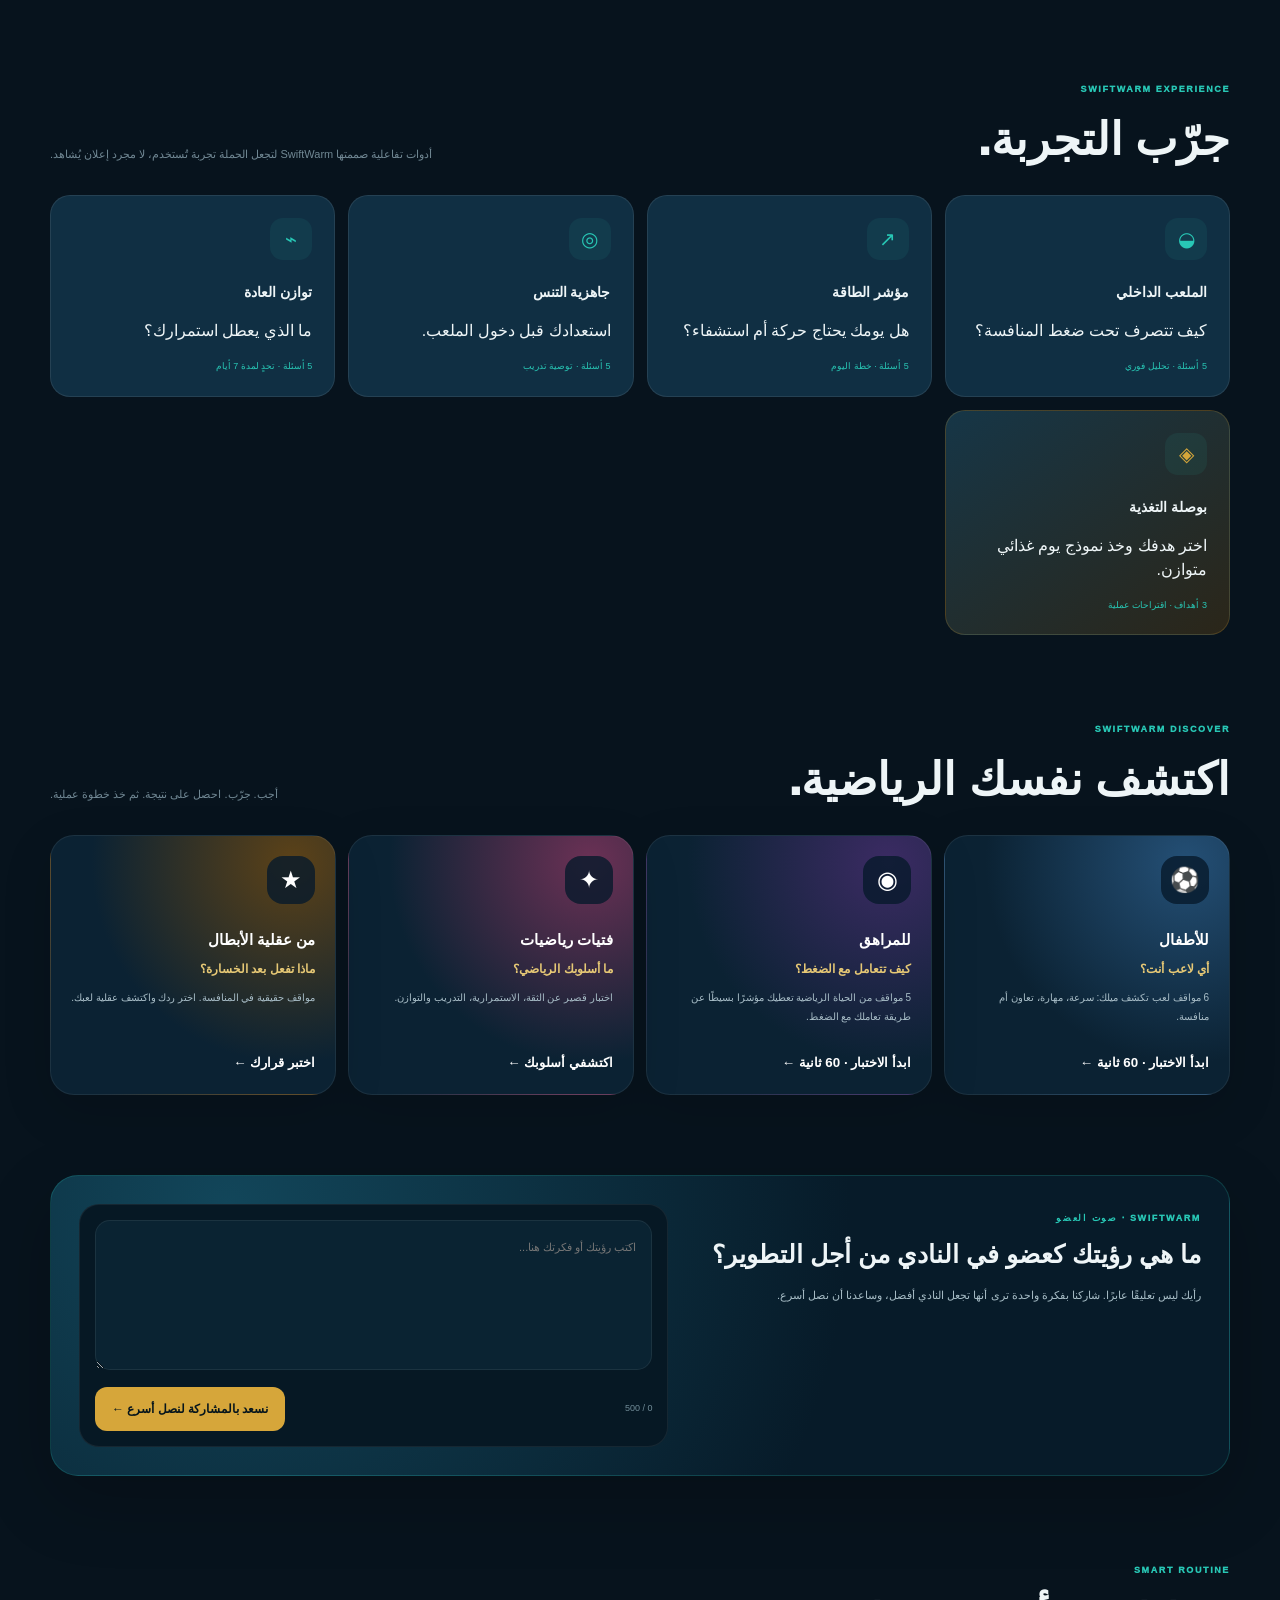
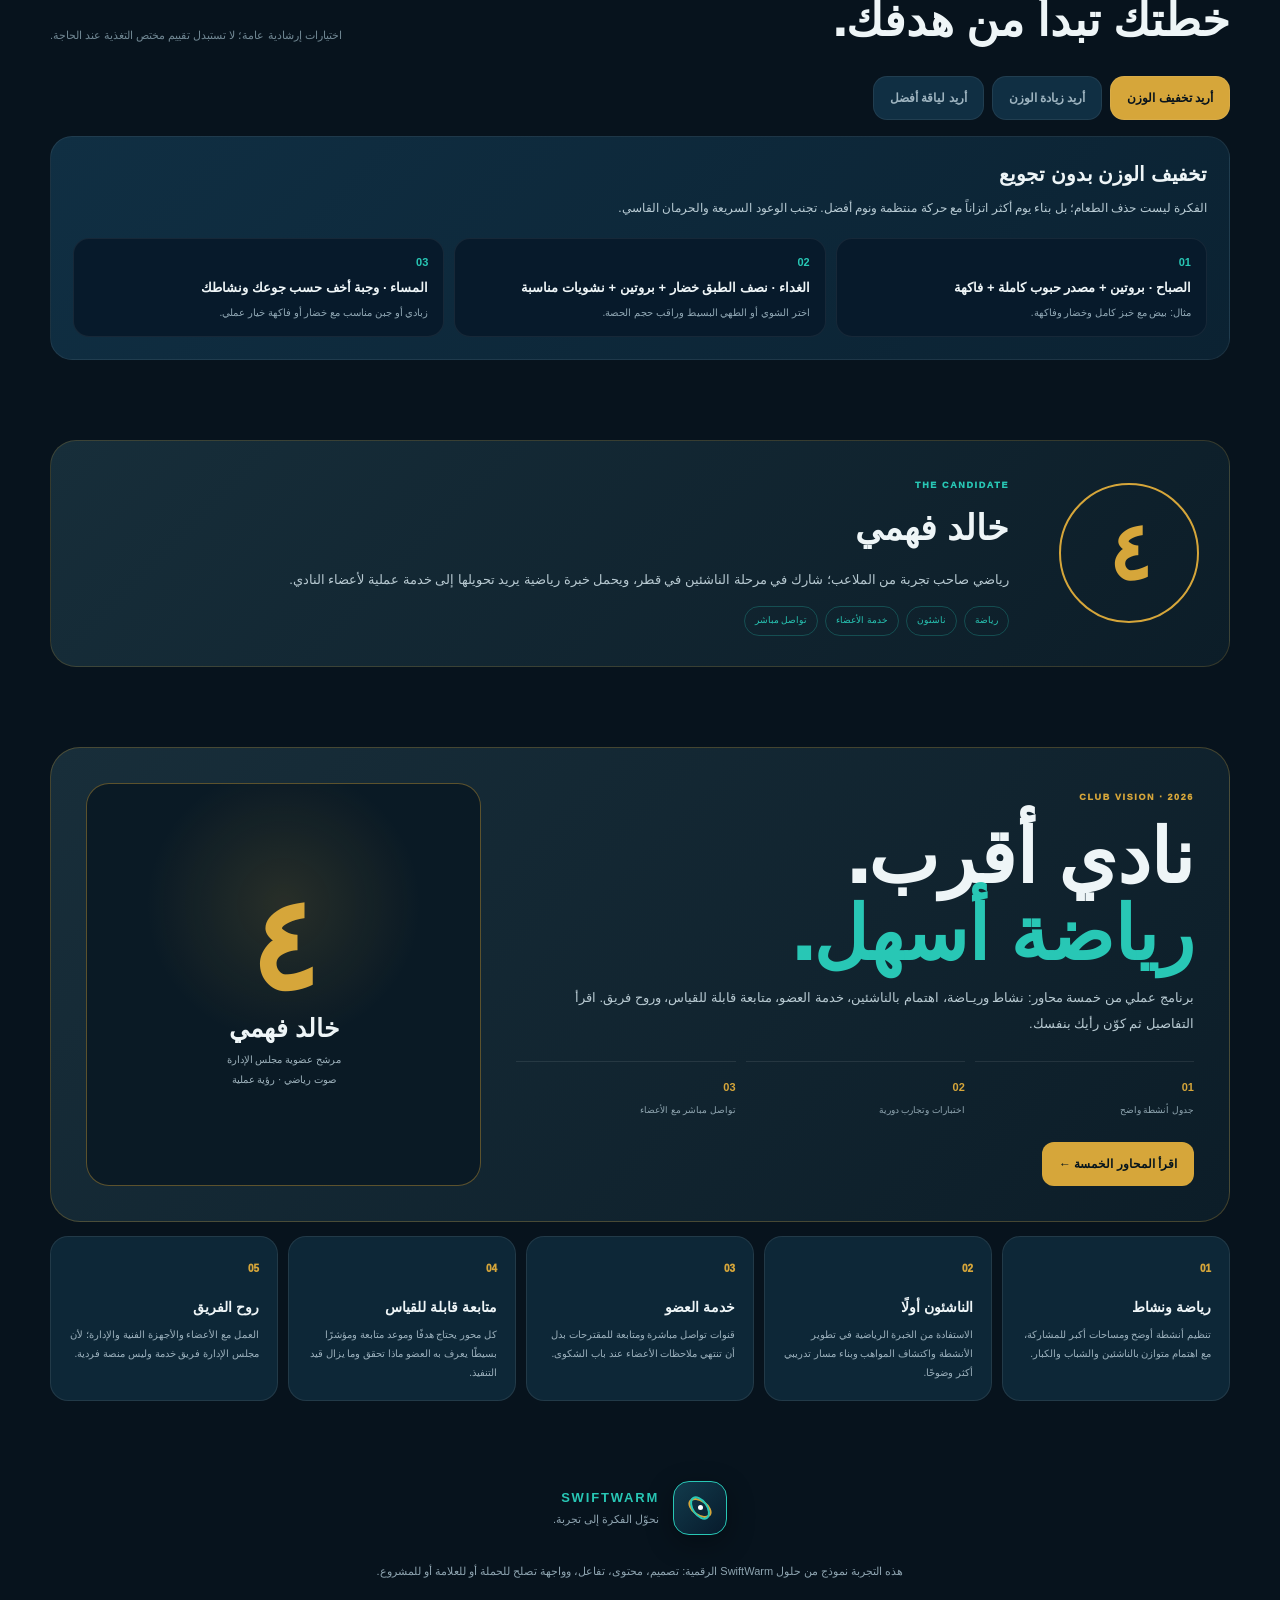
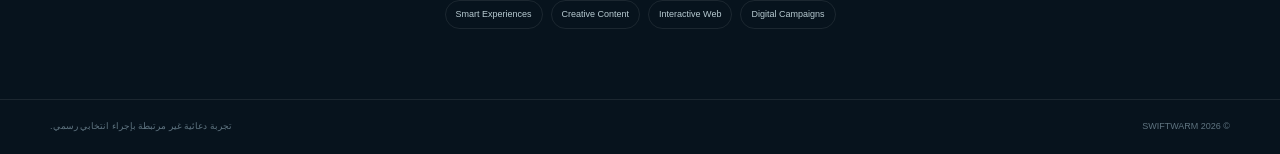
==== commit cb673320: "Prepare member vision form for real submission" ====
--- a/index.html
+++ b/index.html
@@ -99,7 +99,7 @@
         <div class="voice-box">
           <textarea id="memberVision" maxlength="500" placeholder="اكتب رؤيتك أو فكرتك هنا..."></textarea>
           <div class="voice-meta"><span id="visionCount">0 / 500</span><button id="visionSubmit" class="btn btn-gold">نسعد بالمشاركة لنصل أسرع ←</button></div>
-          <div id="visionThanks" class="vision-thanks hidden">✓ شكرًا لمشاركتك. الفكرة تبدأ من عضو يرى ما يمكن تحسينه.</div>
+          <div id="visionThanks" class="vision-thanks hidden">✓ شكرًا لمشاركتك. تم إرسال فكرتك إلى مساحة المشاركة.</div>
         </div>
       </div>
     </section>
--- a/styles.css
+++ b/styles.css
@@ -17,3 +17,5 @@
 .interactive-discover .discover-card{min-height:235px}.interactive-discover .discover-card p{min-height:52px}.discover-result{margin-top:12px;display:none;padding:18px 20px;border:1px solid #28c7b544;border-radius:20px;background:linear-gradient(135deg,#0e2d3d,#071b29)}.discover-result.show{display:block}.discover-result h3{margin:0 0 7px;font-size:18px}.discover-result p{margin:0;color:#b3c7cf;font-size:11px;line-height:1.9}.discover-result .next-action{margin-top:13px;display:inline-block;color:#2bc7b6;font-size:10px;font-weight:900}
 .legacy-controls{display:flex;gap:7px;overflow:auto;padding:2px 0 12px}.legacy-filter{white-space:nowrap;border:1px solid #ffffff12;border-radius:999px;background:#0b2232;color:#91a8b5;padding:9px 14px;font:inherit;font-size:10px;font-weight:800;cursor:pointer}.legacy-filter.active{background:#d6a63a;color:#07131d}.legacy-story{display:grid;grid-template-columns:1.5fr .8fr;gap:10px;padding:22px;border-radius:25px;background:radial-gradient(circle at 85% 15%,#60461b,#0a2232 55%);border:1px solid #d6a63a2e;min-height:230px}.story-main .story-year{font-size:11px;color:#d6a63a;font-weight:900}.story-main h3{font-size:23px;margin:10px 0}.story-main p{font-size:11px;line-height:2;color:#b5c7cf;max-width:680px}.story-side{display:grid;grid-template-columns:1fr;gap:8px}.story-stat{padding:15px;border-radius:16px;background:#071824cc}.story-stat b{display:block;color:#e6c875;font-size:24px}.story-stat span{font-size:9px;color:#8fa8b4}.legacy-cards{display:grid;grid-template-columns:repeat(4,1fr);gap:9px;margin-top:10px}.legacy-cards button{text-align:right;border:1px solid #ffffff10;border-radius:17px;padding:15px;background:#0b2232;color:#fff;cursor:pointer;transition:.2s}.legacy-cards button:hover{transform:translateY(-3px);border-color:#d6a63a55}.legacy-cards b{display:block;font-size:10px;color:#e6c875}.legacy-cards span{display:block;margin-top:7px;font-size:9px;line-height:1.8;color:#8fa8b4}.discover-result b{color:#e6c875}.discover-result .meter{height:7px;border-radius:99px;background:#061722;margin:12px 0;overflow:hidden}.discover-result .meter i{display:block;height:100%;background:#28c7b5;border-radius:99px}
 @media(max-width:800px){.legacy-story{grid-template-columns:1fr}.legacy-cards{grid-template-columns:1fr 1fr}}@media(max-width:500px){.legacy-cards{grid-template-columns:1fr}.story-main h3{font-size:20px}}
+
+.member-voice-card{display:grid;grid-template-columns:1fr 1.15fr;gap:20px;padding:28px;border-radius:28px;border:1px solid #28c7b533;background:radial-gradient(circle at 15% 10%,#12465a,#071b29 60%);box-shadow:0 25px 70px #0003}.member-voice-card h2{font-size:25px;line-height:1.5;margin:8px 0}.member-voice-card p{font-size:11px;color:#a7bdc6;line-height:2}.voice-box{padding:15px;border-radius:20px;background:#061824;border:1px solid #ffffff10}.voice-box textarea{width:100%;min-height:150px;resize:vertical;box-sizing:border-box;border:1px solid #ffffff12;border-radius:15px;background:#0a2332;color:#fff;padding:15px;font:inherit;font-size:11px;line-height:2;outline:none}.voice-box textarea:focus{border-color:#28c7b566}.voice-meta{display:flex;align-items:center;justify-content:space-between;gap:10px;margin-top:10px}.voice-meta span{font-size:9px;color:#728d99}.vision-thanks{margin-top:10px;padding:12px;border-radius:12px;background:#0c302f;color:#7ee1d3;font-size:10px;line-height:1.8}.hidden{display:none!important}@media(max-width:700px){.member-voice-card{grid-template-columns:1fr;padding:20px}.member-voice-card h2{font-size:20px}.voice-meta{align-items:flex-end;flex-direction:column}.voice-meta .btn{width:100%}}
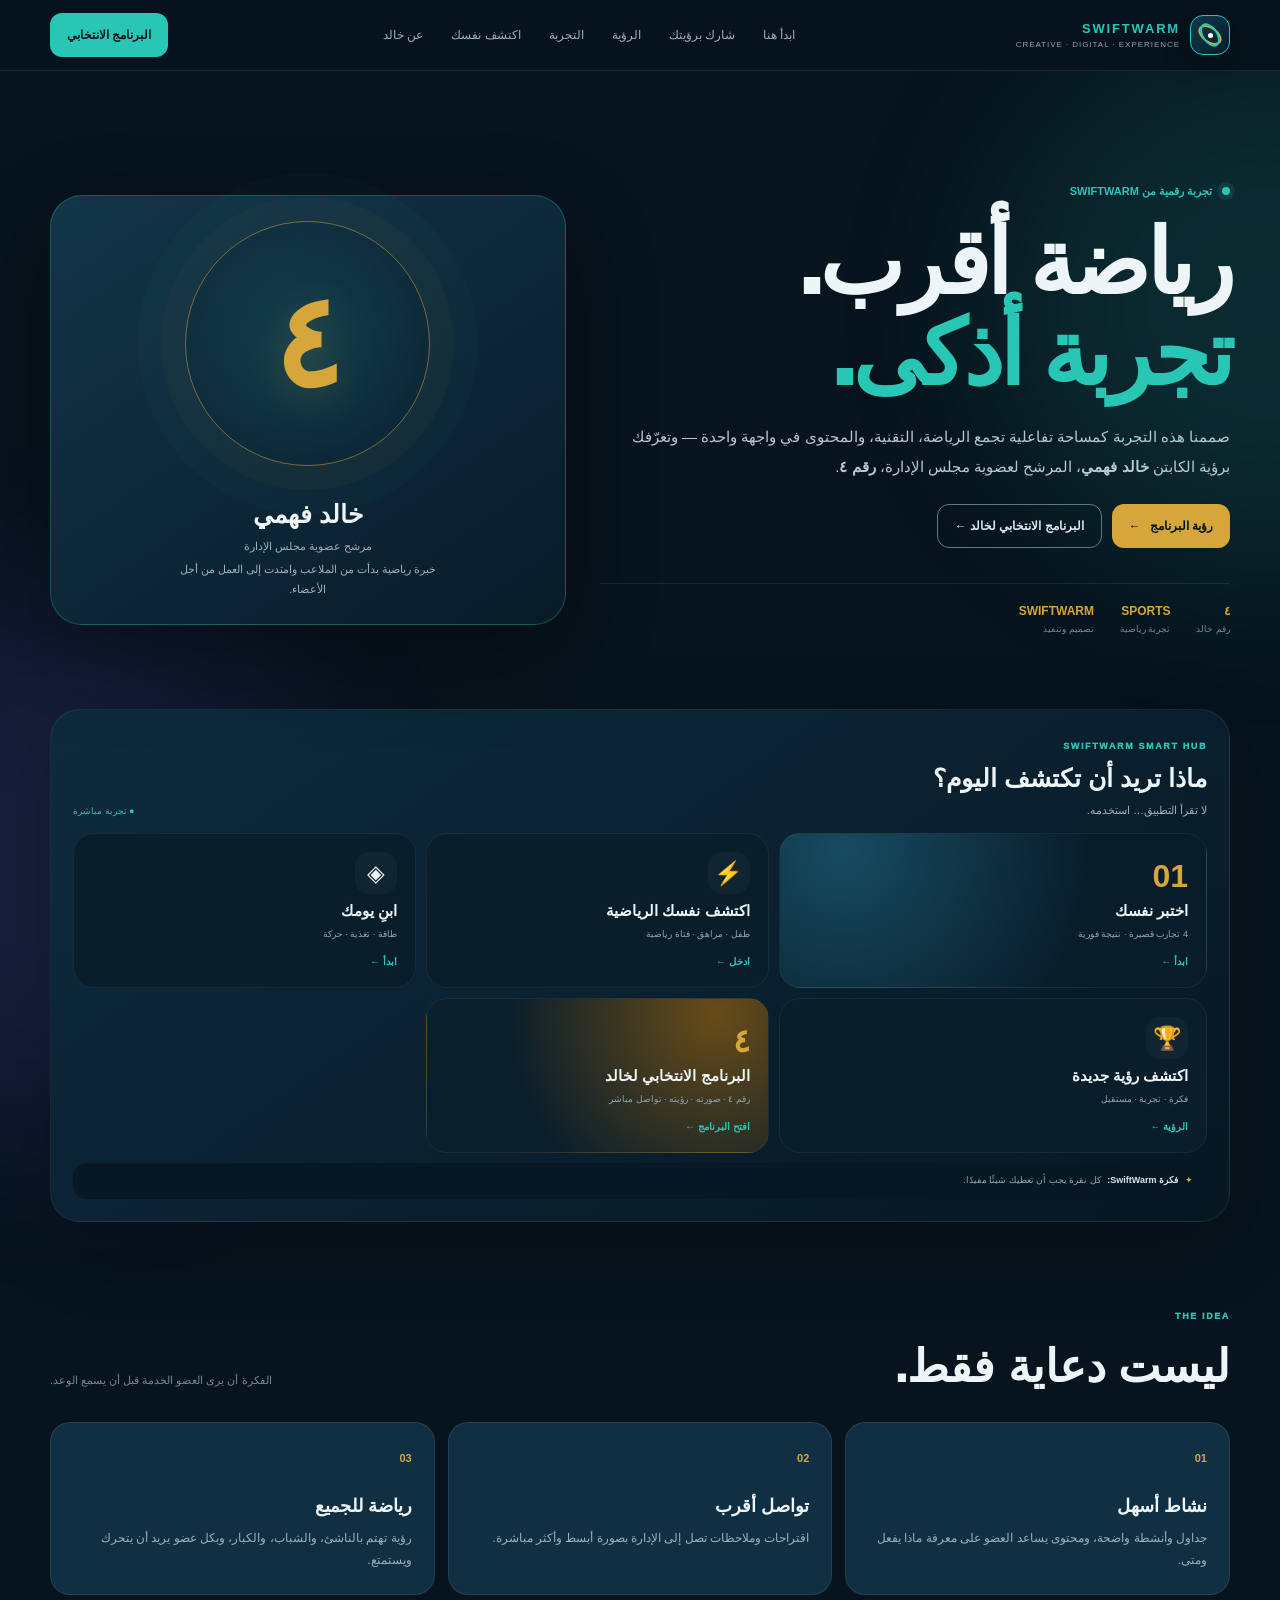
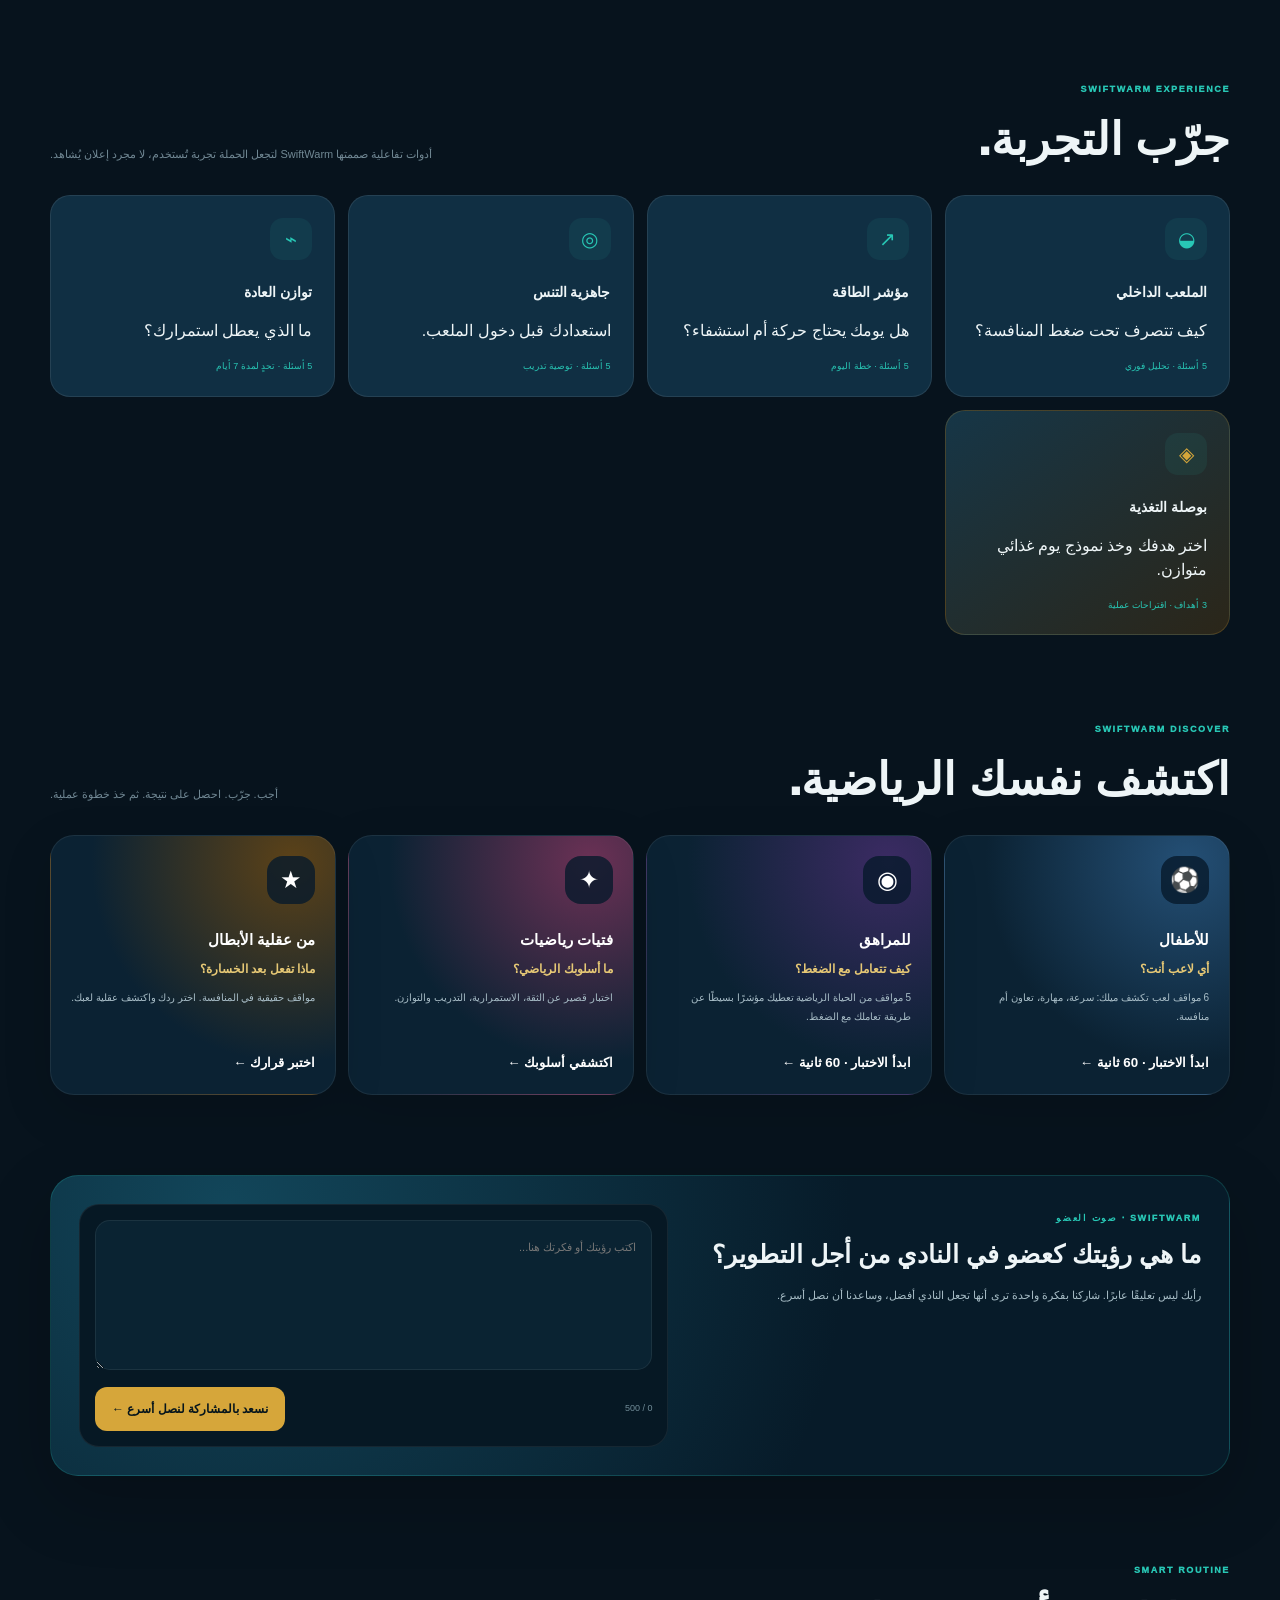
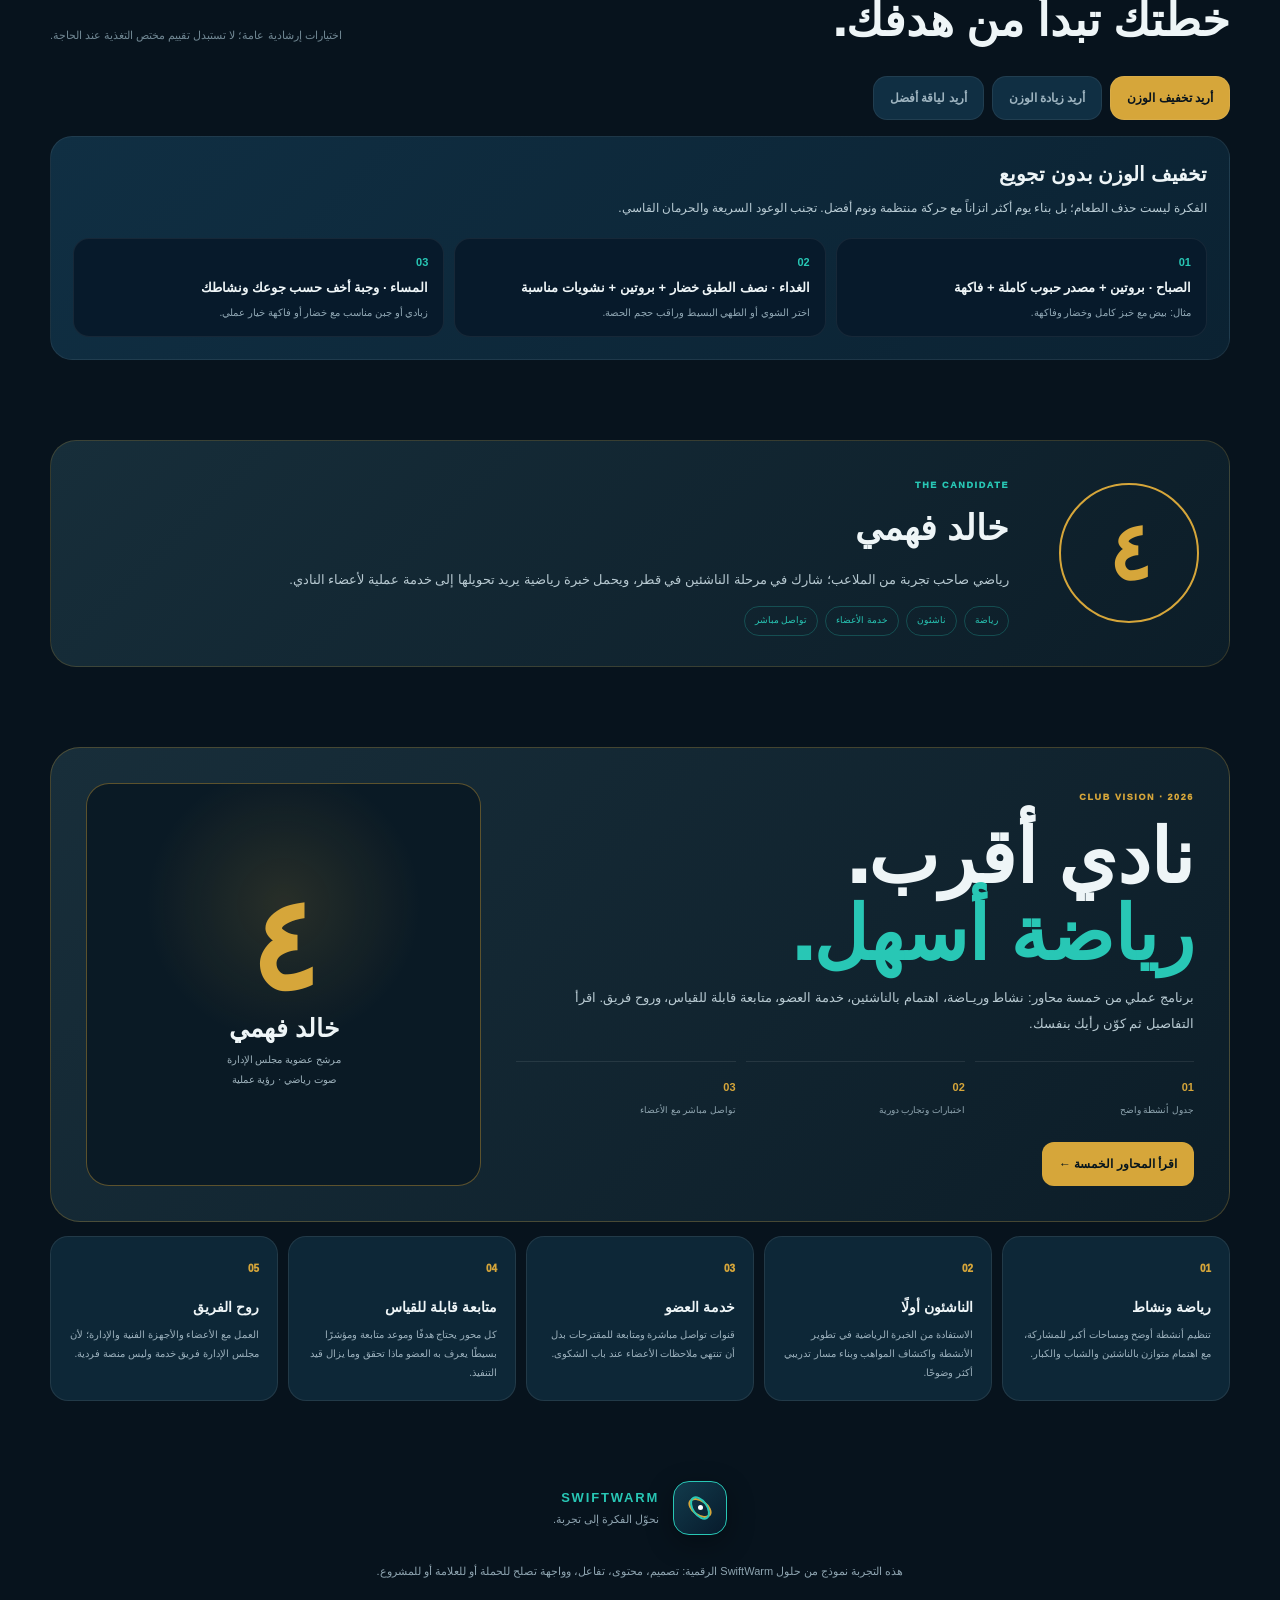
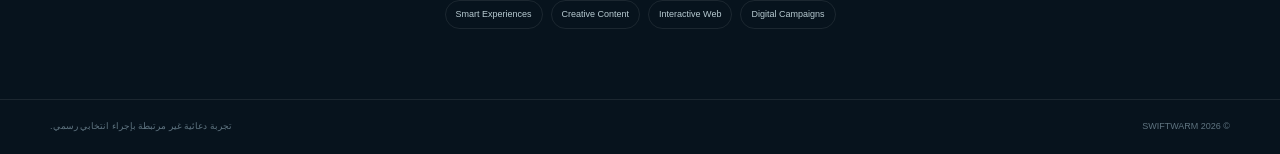
==== commit d937fb34: "Link election program icon and campaign image" ====
--- a/index.html
+++ b/index.html
@@ -22,7 +22,7 @@
       <a href="#tools">التجربة</a><a href="#discover">اكتشف نفسك</a>
       <a href="#about">عن خالد</a>
     </nav>
-    <button class="btn btn-mint header-cta" data-scroll="#election">البرنامج الانتخابي</button>
+    <a class="btn btn-mint header-cta" href="./election.html">البرنامج الانتخابي</a>
   </header>
 
   <main id="home">
@@ -32,8 +32,8 @@
         <h1>رياضة أقرب.<br><em>تجربة أذكى.</em></h1>
         <p class="lead">صممنا هذه التجربة كمساحة تفاعلية تجمع الرياضة، التقنية، والمحتوى في واجهة واحدة — وتعرّفك برؤية الكابتن <strong>خالد فهمي</strong>، المرشح لعضوية مجلس الإدارة، <strong>رقم ٤</strong>.</p>
         <div class="actions">
-          <button class="btn btn-gold" data-scroll="#election">رؤية البرنامج <span>←</span></button>
-          <button class="btn btn-ghost" data-scroll="#election">البرنامج الانتخابي لخالد ←</button>
+          <a class="btn btn-gold" href="./election.html">رؤية البرنامج <span>←</span></a>
+          <a class="btn btn-ghost" href="./election.html">البرنامج الانتخابي لخالد ←</a>
         </div>
         <div class="proof-row">
           <div><b>٤</b><span>رقم خالد</span></div>
@@ -55,7 +55,7 @@
         <button class="hub-card" data-hub="#discover"><span class="hub-icon">⚡</span><b>اكتشف نفسك الرياضية</b><small>طفل · مراهق · فتاة رياضية</small><i>ادخل ←</i></button>
         <button class="hub-card" data-hub="#plans"><span class="hub-icon">◈</span><b>ابنِ يومك</b><small>طاقة · تغذية · حركة</small><i>ابدأ ←</i></button>
         <button class="hub-card" data-hub="#vision"><span class="hub-icon">🏆</span><b>اكتشف رؤية جديدة</b><small>فكرة · تجربة · مستقبل</small><i>الرؤية ←</i></button>
-        <button class="hub-card hub-vision" data-hub="#election"><span class="hub-num">٤</span><b>شاهد رؤية خالد</b><small>خمسة محاور قابلة للمتابعة</small><i>الرؤية ←</i></button>
+        <a class="hub-card hub-vision" href="./election.html"><span class="hub-num">٤</span><b>البرنامج الانتخابي لخالد</b><small>رقم ٤ · صورته · رؤيته · تواصل مباشر</small><i>افتح البرنامج ←</i></a>
       </div>
       <div class="hub-strip"><span>✦</span><b>فكرة SwiftWarm:</b> كل نقرة يجب أن تعطيك شيئًا مفيدًا.</div>
     </section>
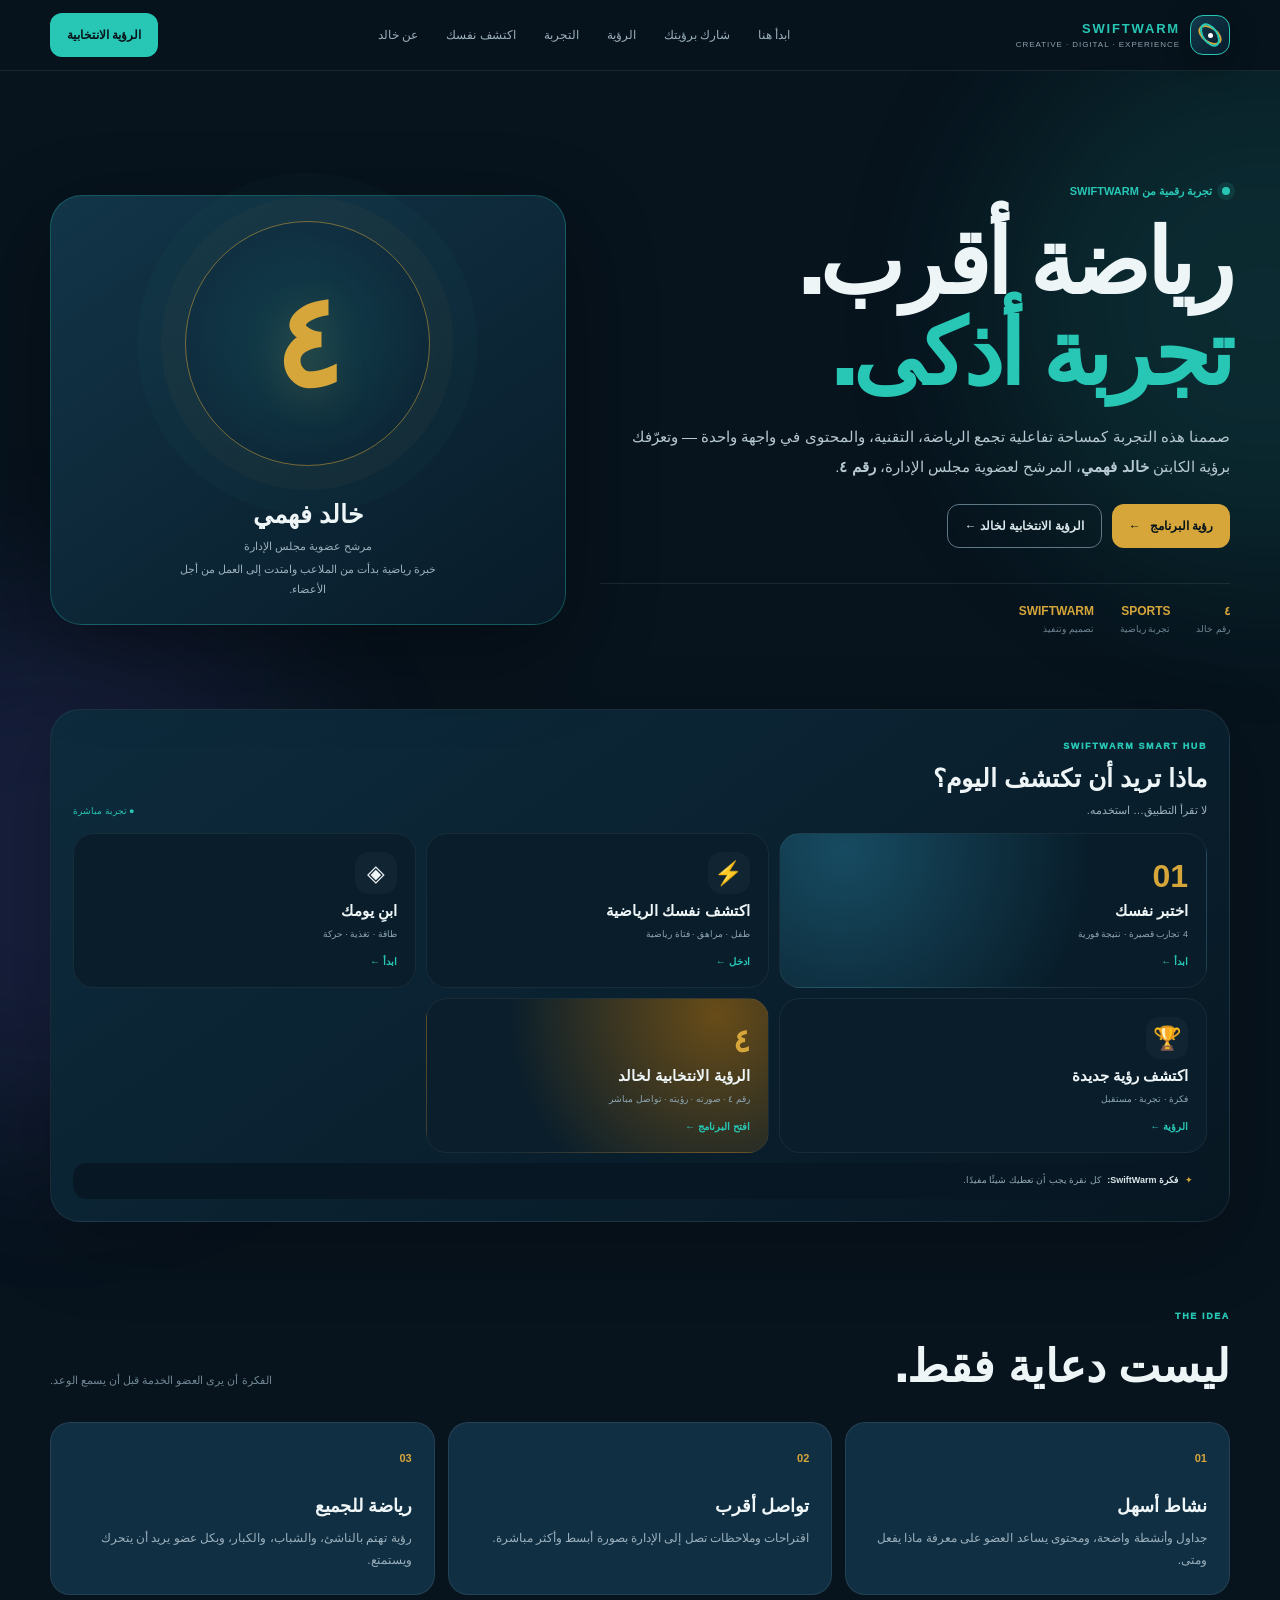
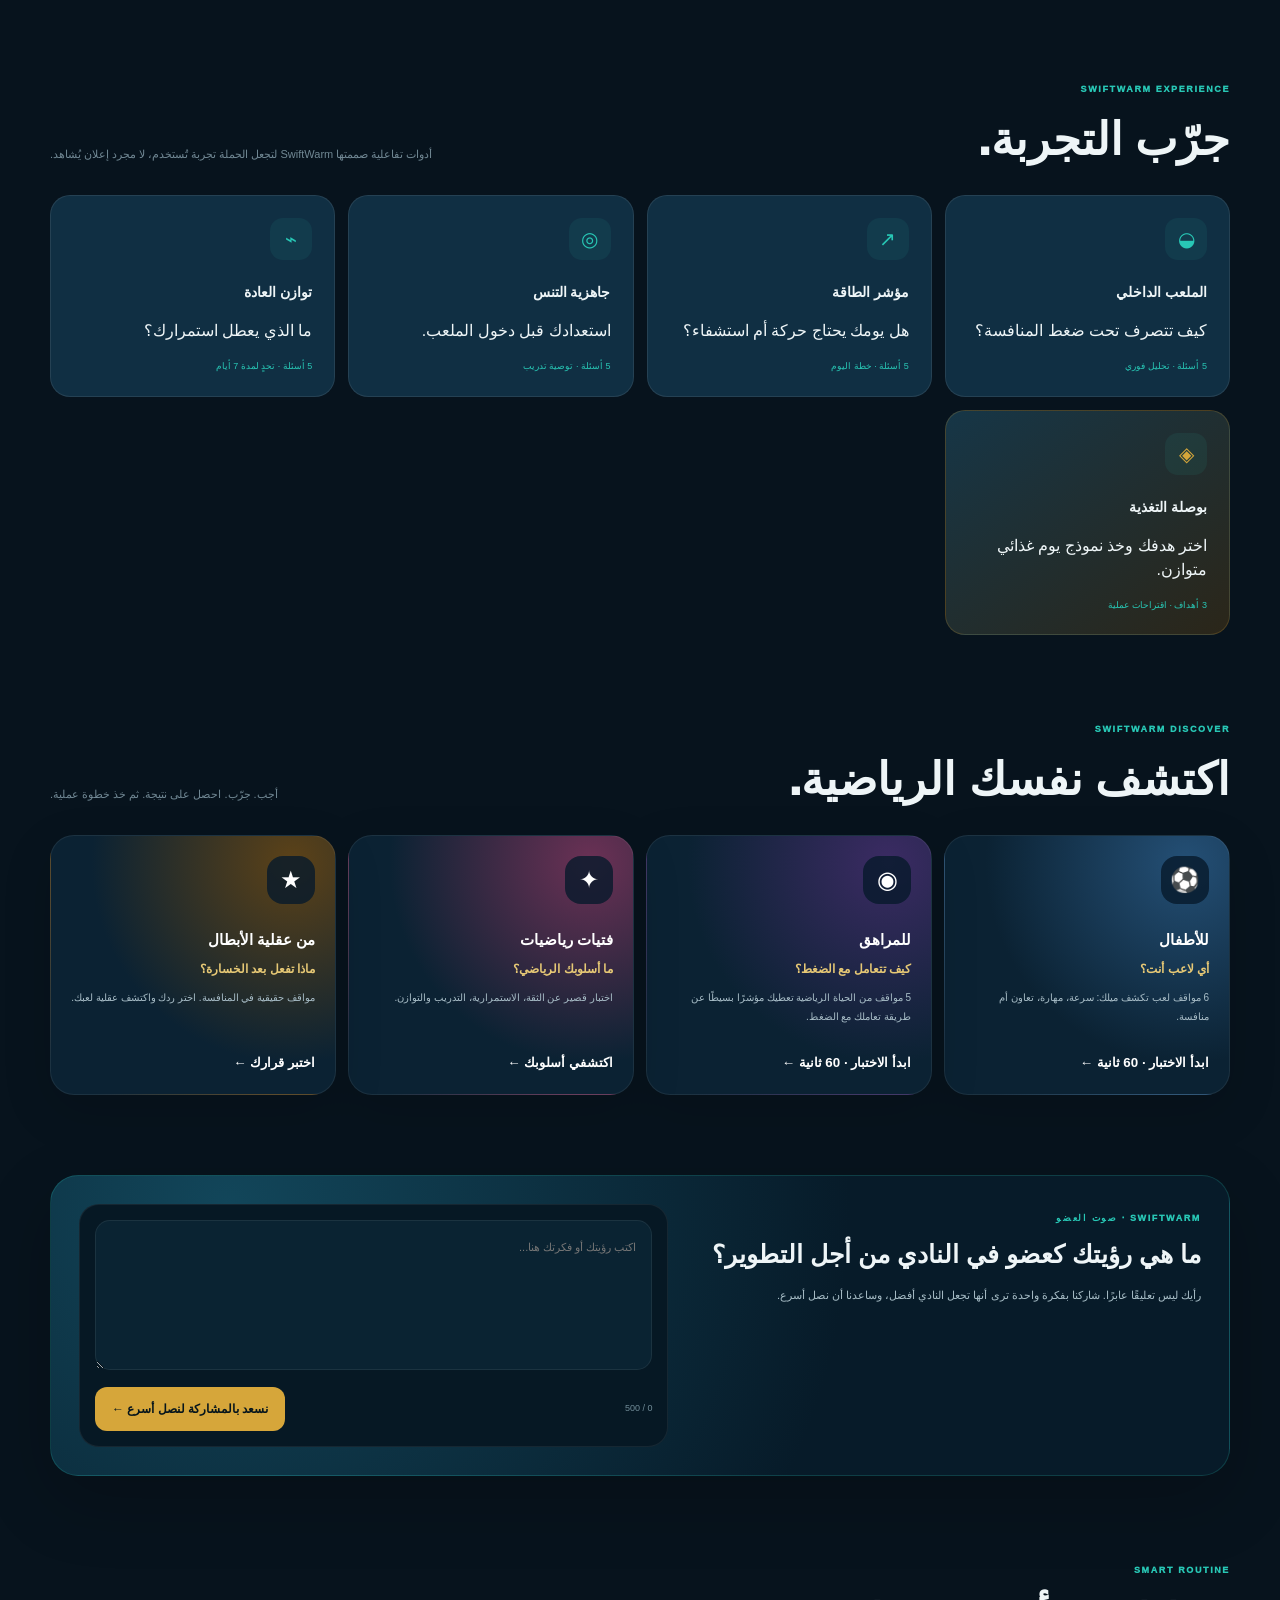
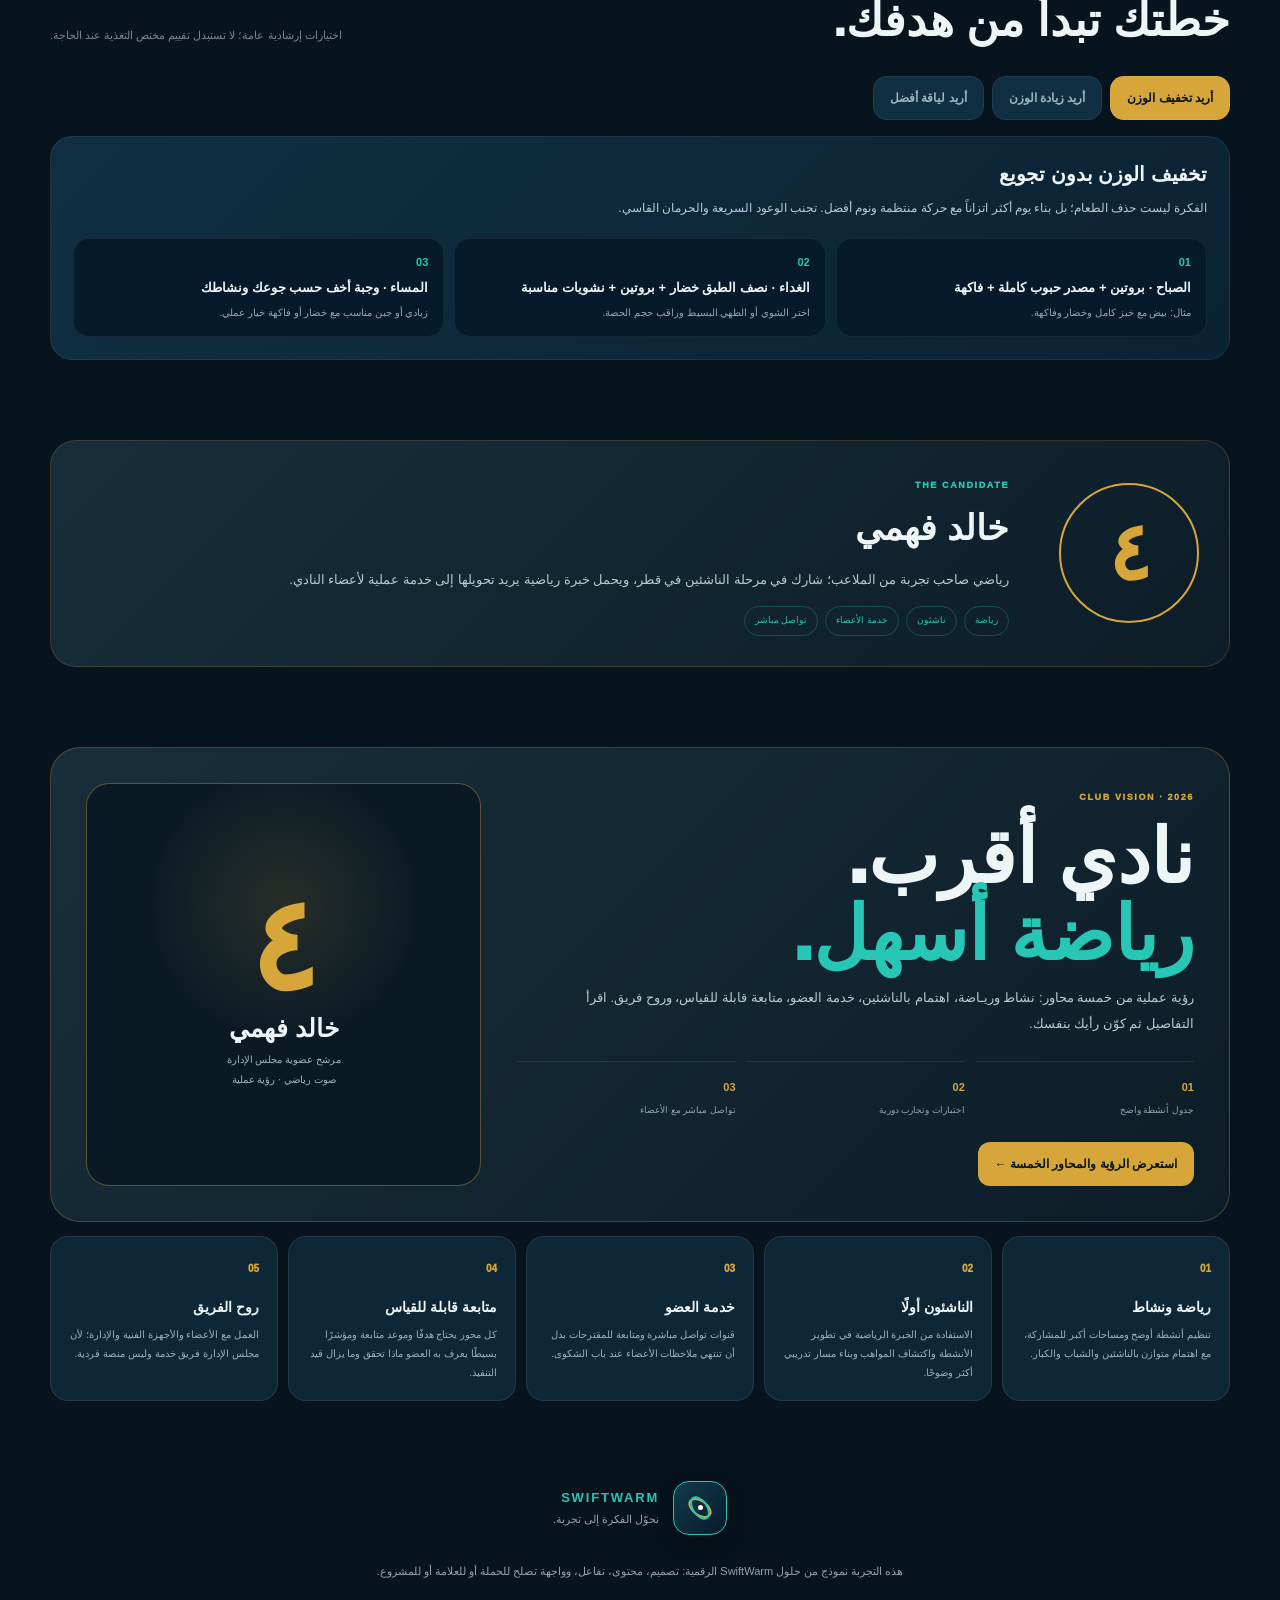
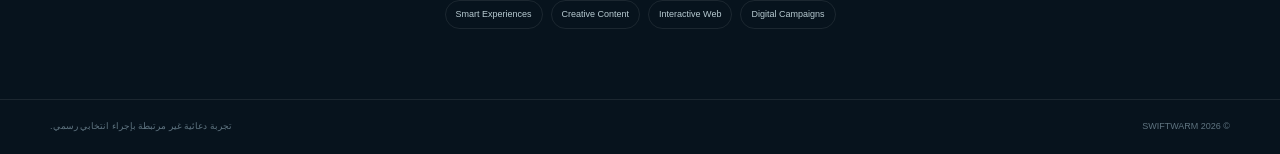
==== commit 265b6487: "Clarify campaign content as Khaled's vision" ====
--- a/index.html
+++ b/index.html
@@ -22,7 +22,7 @@
       <a href="#tools">التجربة</a><a href="#discover">اكتشف نفسك</a>
       <a href="#about">عن خالد</a>
     </nav>
-    <a class="btn btn-mint header-cta" href="./election.html">البرنامج الانتخابي</a>
+    <a class="btn btn-mint header-cta" href="./election.html">الرؤية الانتخابية</a>
   </header>
 
   <main id="home">
@@ -33,7 +33,7 @@
         <p class="lead">صممنا هذه التجربة كمساحة تفاعلية تجمع الرياضة، التقنية، والمحتوى في واجهة واحدة — وتعرّفك برؤية الكابتن <strong>خالد فهمي</strong>، المرشح لعضوية مجلس الإدارة، <strong>رقم ٤</strong>.</p>
         <div class="actions">
           <a class="btn btn-gold" href="./election.html">رؤية البرنامج <span>←</span></a>
-          <a class="btn btn-ghost" href="./election.html">البرنامج الانتخابي لخالد ←</a>
+          <a class="btn btn-ghost" href="./election.html">الرؤية الانتخابية لخالد ←</a>
         </div>
         <div class="proof-row">
           <div><b>٤</b><span>رقم خالد</span></div>
@@ -55,7 +55,7 @@
         <button class="hub-card" data-hub="#discover"><span class="hub-icon">⚡</span><b>اكتشف نفسك الرياضية</b><small>طفل · مراهق · فتاة رياضية</small><i>ادخل ←</i></button>
         <button class="hub-card" data-hub="#plans"><span class="hub-icon">◈</span><b>ابنِ يومك</b><small>طاقة · تغذية · حركة</small><i>ابدأ ←</i></button>
         <button class="hub-card" data-hub="#vision"><span class="hub-icon">🏆</span><b>اكتشف رؤية جديدة</b><small>فكرة · تجربة · مستقبل</small><i>الرؤية ←</i></button>
-        <a class="hub-card hub-vision" href="./election.html"><span class="hub-num">٤</span><b>البرنامج الانتخابي لخالد</b><small>رقم ٤ · صورته · رؤيته · تواصل مباشر</small><i>افتح البرنامج ←</i></a>
+        <a class="hub-card hub-vision" href="./election.html"><span class="hub-num">٤</span><b>الرؤية الانتخابية لخالد</b><small>رقم ٤ · صورته · رؤيته · تواصل مباشر</small><i>افتح البرنامج ←</i></a>
       </div>
       <div class="hub-strip"><span>✦</span><b>فكرة SwiftWarm:</b> كل نقرة يجب أن تعطيك شيئًا مفيدًا.</div>
     </section>
@@ -131,9 +131,9 @@
         <div>
           <small class="eyebrow gold">CLUB VISION · 2026</small>
           <h2>نادي أقرب.<br><em>رياضة أسهل.</em></h2>
-          <p>برنامج عملي من خمسة محاور: نشاط وريـاضة، اهتمام بالناشئين، خدمة العضو، متابعة قابلة للقياس، وروح فريق. اقرأ التفاصيل ثم كوّن رأيك بنفسك.</p>
+          <p>رؤية عملية من خمسة محاور: نشاط وريـاضة، اهتمام بالناشئين، خدمة العضو، متابعة قابلة للقياس، وروح فريق. اقرأ التفاصيل ثم كوّن رأيك بنفسك.</p>
           <div class="campaign-points"><div><b>01</b><span>جدول أنشطة واضح</span></div><div><b>02</b><span>اختبارات وتجارب دورية</span></div><div><b>03</b><span>تواصل مباشر مع الأعضاء</span></div></div>
-          <div class="program-actions"><button id="supportProgram" class="btn btn-gold">اقرأ المحاور الخمسة ←</button><span id="supportMessage" class="support-msg"></span></div>
+          <div class="program-actions"><button id="supportProgram" class="btn btn-gold">استعرض الرؤية والمحاور الخمسة ←</button><span id="supportMessage" class="support-msg"></span></div>
         </div>
         <div class="candidate-poster">
           <div class="poster-number">٤</div>
@@ -142,7 +142,7 @@
           <small>صوت رياضي · رؤية عملية</small>
         </div>
       </div>
-      <div id="programDetails" class="program-details" aria-label="تفاصيل البرنامج الانتخابي">
+      <div id="programDetails" class="program-details" aria-label="تفاصيل الرؤية الانتخابية">
         <div class="program-card"><span>01</span><h3>رياضة ونشاط</h3><p>تنظيم أنشطة أوضح ومساحات أكبر للمشاركة، مع اهتمام متوازن بالناشئين والشباب والكبار.</p></div>
         <div class="program-card"><span>02</span><h3>الناشئون أولًا</h3><p>الاستفادة من الخبرة الرياضية في تطوير الأنشطة واكتشاف المواهب وبناء مسار تدريبي أكثر وضوحًا.</p></div>
         <div class="program-card"><span>03</span><h3>خدمة العضو</h3><p>قنوات تواصل مباشرة ومتابعة للمقترحات بدل أن تنتهي ملاحظات الأعضاء عند باب الشكوى.</p></div>
